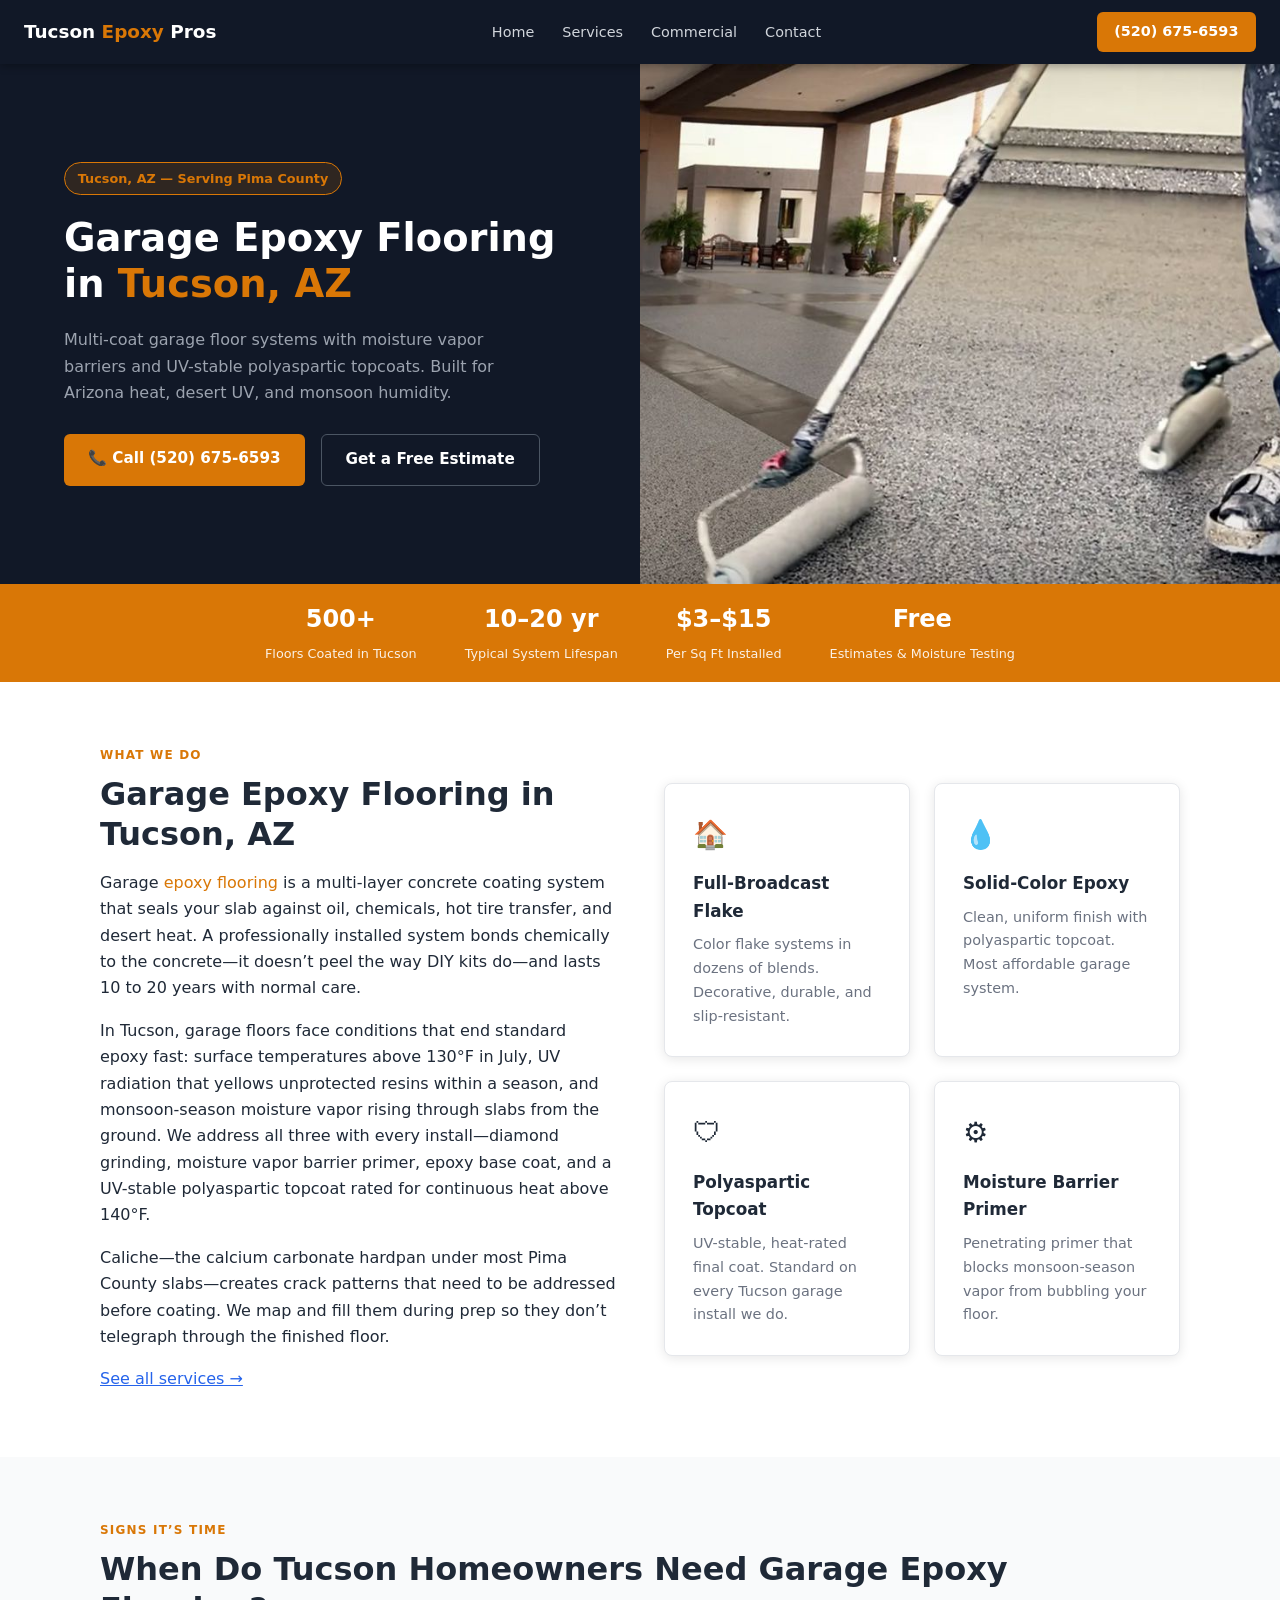
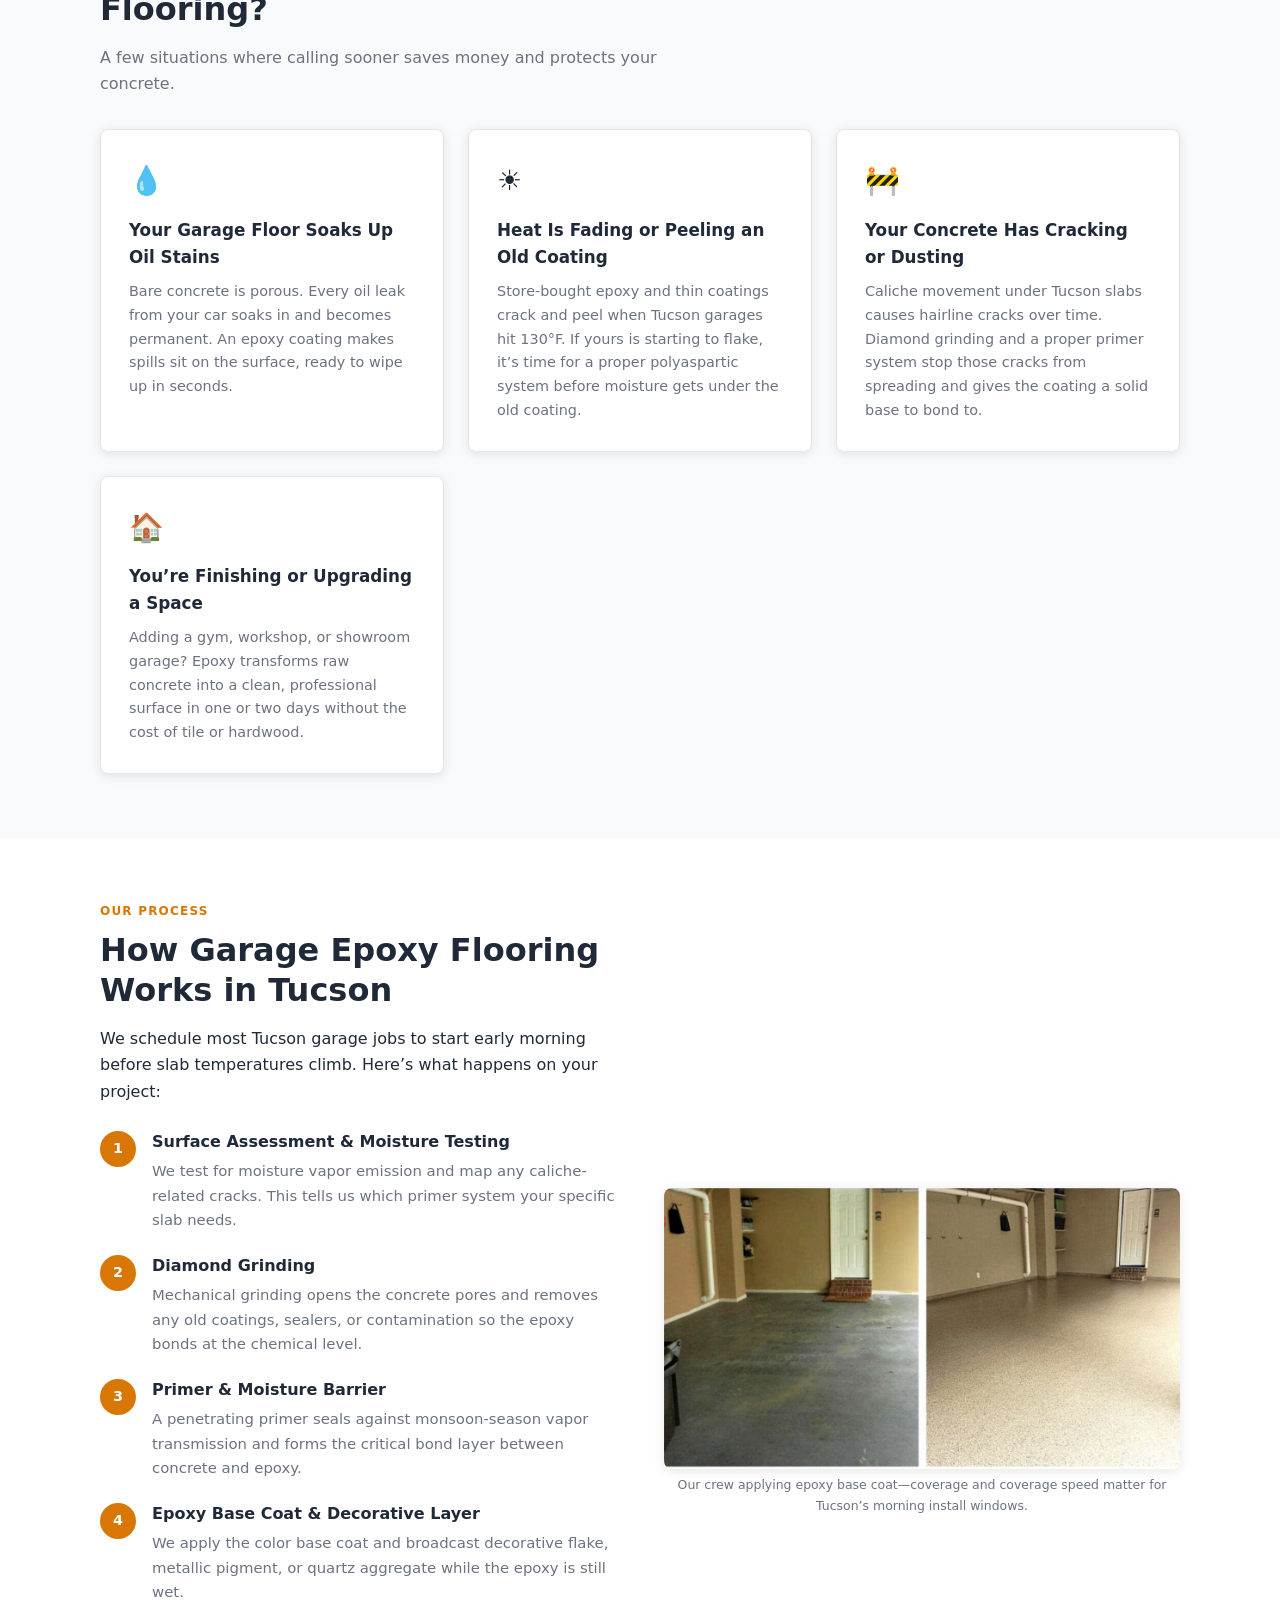
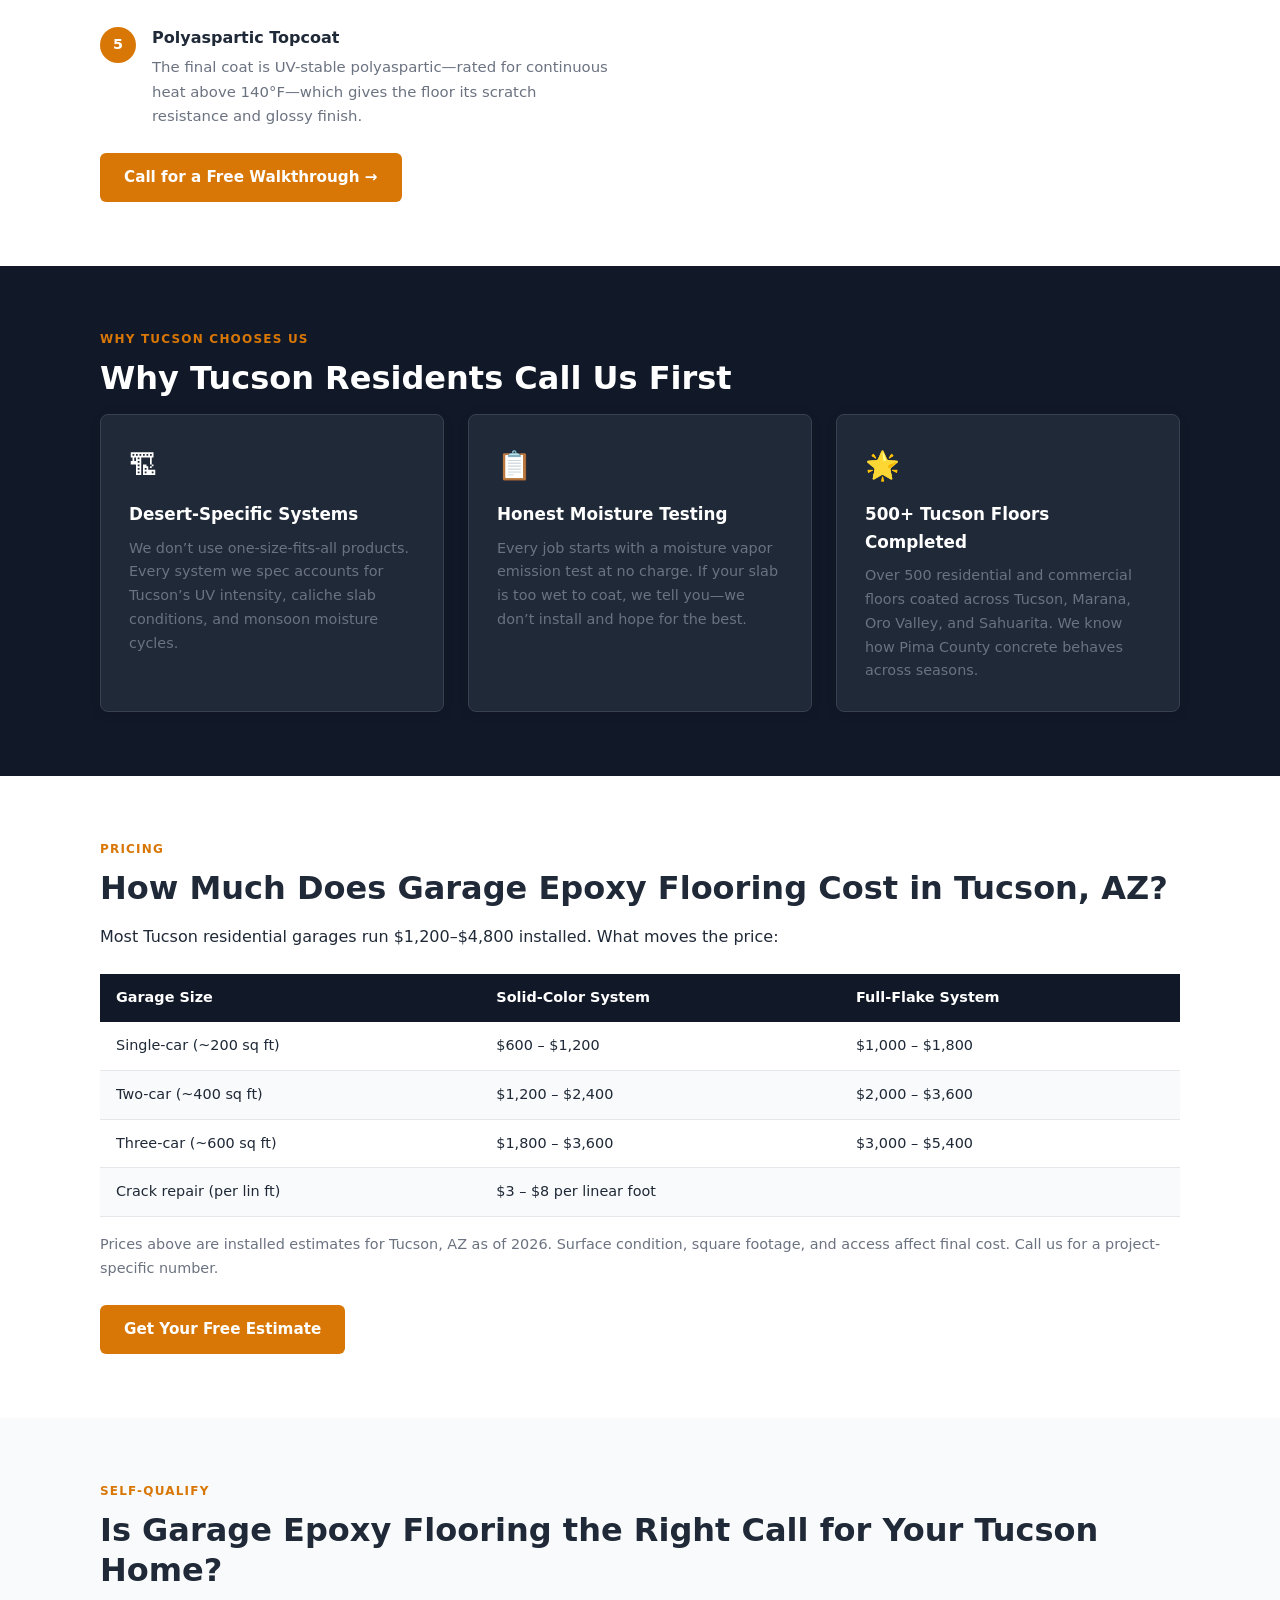
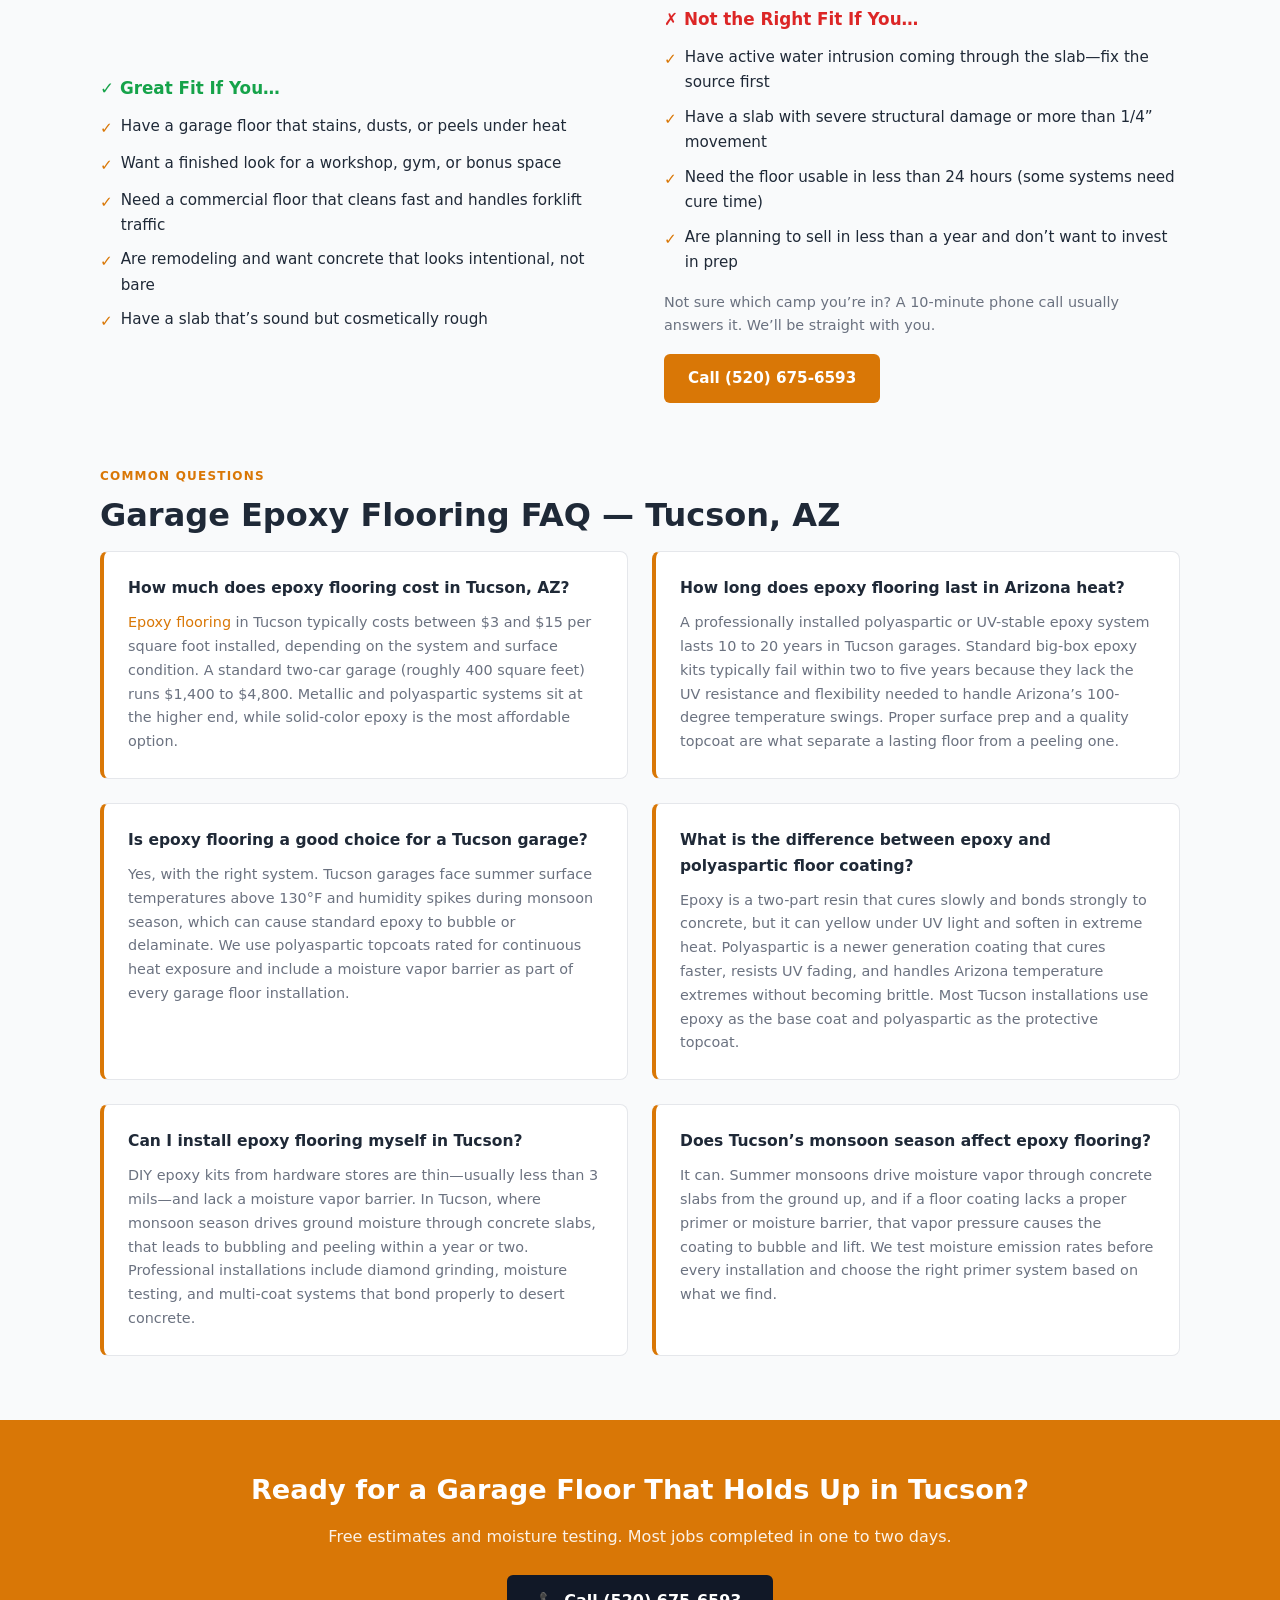
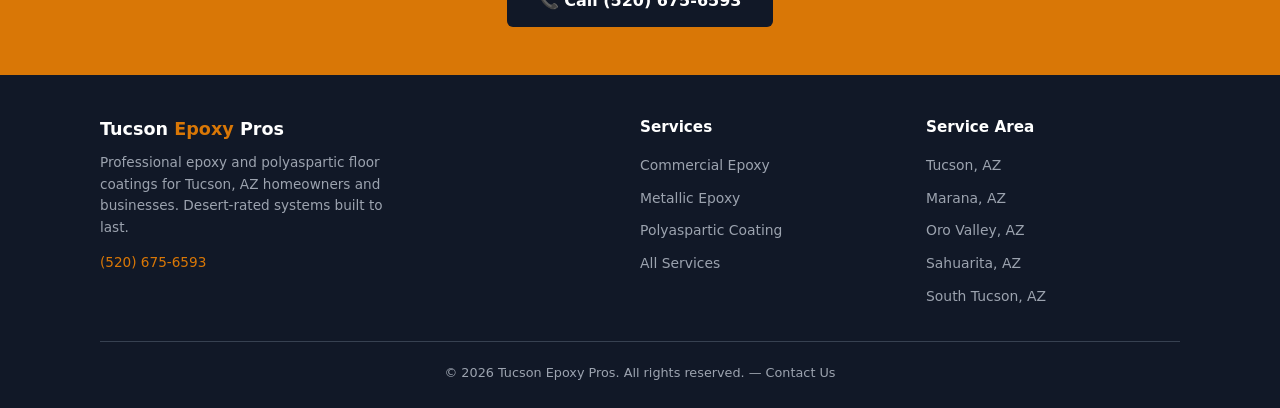
==== index.html @ 0441d9b9 "Link "epoxy flooring" in intro paragraph to madisonepoxyfloors.com" ====
<!DOCTYPE html>
<html lang="en">
<head>
  <meta charset="UTF-8">
  <meta name="viewport" content="width=device-width, initial-scale=1.0">
  <title>Garage Epoxy Flooring Tucson AZ | Tucson Epoxy Pros</title>
  <meta name="description" content="Garage epoxy flooring in Tucson, AZ. Multi-coat systems with polyaspartic topcoats built for Arizona heat &amp; monsoon humidity. Free estimates — (520) 675-6593.">
  <link rel="canonical" href="https://tucsonazepoxyflooring.com/">
  <link rel="stylesheet" href="styles.css">
  <script type="application/ld+json">
  {
    "@context": "https://schema.org",
    "@type": "LocalBusiness",
    "name": "Tucson Epoxy Pros",
    "telephone": "(520) 675-6593",
    "url": "https://tucsonazepoxyflooring.com",
    "address": {
      "@type": "PostalAddress",
      "addressLocality": "Tucson",
      "addressRegion": "AZ",
      "addressCountry": "US"
    },
    "areaServed": "Tucson, AZ",
    "description": "Professional epoxy flooring and concrete coating services in Tucson, AZ",
    "openingHours": "Mo-Fr 08:00-18:00"
  }
  </script>
  <script type="application/ld+json">
  {
    "@context": "https://schema.org",
    "@type": "FAQPage",
    "mainEntity": [
      {
        "@type": "Question",
        "name": "How much does epoxy flooring cost in Tucson, AZ?",
        "acceptedAnswer": {
          "@type": "Answer",
          "text": "Epoxy flooring in Tucson typically costs between $3 and $15 per square foot installed, depending on the system and surface condition. A standard two-car garage (roughly 400 square feet) runs $1,400 to $4,800. Metallic and polyaspartic systems sit at the higher end, while solid-color epoxy is the most affordable option."
        }
      },
      {
        "@type": "Question",
        "name": "How long does epoxy flooring last in Arizona heat?",
        "acceptedAnswer": {
          "@type": "Answer",
          "text": "A professionally installed polyaspartic or UV-stable epoxy system lasts 10 to 20 years in Tucson garages. Standard big-box epoxy kits typically fail within two to five years because they lack the UV resistance and flexibility needed to handle Arizona’s 100-degree temperature swings. Proper surface prep and a quality topcoat are what separate a lasting floor from a peeling one."
        }
      },
      {
        "@type": "Question",
        "name": "Is epoxy flooring a good choice for a Tucson garage?",
        "acceptedAnswer": {
          "@type": "Answer",
          "text": "Yes, with the right system. Tucson garages face summer surface temperatures above 130°F and humidity spikes during monsoon season, which can cause standard epoxy to bubble or delaminate. We use polyaspartic topcoats rated for continuous heat exposure and include a moisture vapor barrier as part of every garage floor installation."
        }
      },
      {
        "@type": "Question",
        "name": "What is the difference between epoxy and polyaspartic floor coating?",
        "acceptedAnswer": {
          "@type": "Answer",
          "text": "Epoxy is a two-part resin that cures slowly and bonds strongly to concrete, but it can yellow under UV light and soften in extreme heat. Polyaspartic is a newer generation coating that cures faster, resists UV fading, and handles Arizona temperature extremes without becoming brittle. Most Tucson installations use epoxy as the base coat and polyaspartic as the protective topcoat."
        }
      },
      {
        "@type": "Question",
        "name": "Can I install epoxy flooring myself in Tucson?",
        "acceptedAnswer": {
          "@type": "Answer",
          "text": "DIY epoxy kits from hardware stores are thin, usually less than 3 mils, and lack a moisture vapor barrier. In Tucson, where monsoon season drives ground moisture through concrete slabs, that leads to bubbling and peeling within a year or two. Professional installations include diamond grinding, moisture testing, and multi-coat systems that bond properly to desert concrete."
        }
      },
      {
        "@type": "Question",
        "name": "Does Tucson’s monsoon season affect epoxy flooring?",
        "acceptedAnswer": {
          "@type": "Answer",
          "text": "It can. Summer monsoons drive moisture vapor through concrete slabs from the ground up, and if a floor coating lacks a proper primer or moisture barrier, that vapor pressure causes the coating to bubble and lift. We test moisture emission rates before every installation and choose the right primer system based on what we find."
        }
      }
    ]
  }
  </script>
</head>
<body>

<!-- ── Navigation ── -->
<nav class="nav">
  <a href="/" class="nav-logo">Tucson <span>Epoxy</span> Pros</a>
  <ul class="nav-links">
    <li><a href="/">Home</a></li>
    <li><a href="/services">Services</a></li>
    <li><a href="/garage-epoxy-flooring-tucson">Commercial</a></li>
    <li><a href="/contact">Contact</a></li>
  </ul>
  <a href="tel:5206756593" class="nav-cta">(520) 675-6593</a>
</nav>

<!-- ── Hero ── -->
<section class="hero">
  <div class="hero-text">
    <span class="hero-badge">Tucson, AZ — Serving Pima County</span>
    <h1>Garage Epoxy Flooring in <span>Tucson, AZ</span></h1>
    <p class="hero-sub">Multi-coat garage floor systems with moisture vapor barriers and UV-stable polyaspartic topcoats. Built for Arizona heat, desert UV, and monsoon humidity.</p>
    <div class="hero-ctas">
      <a href="tel:5206756593" class="btn-primary">📞 Call (520) 675-6593</a>
      <a href="/contact" class="btn-secondary">Get a Free Estimate</a>
    </div>
  </div>
  <div class="hero-img">
    <img src="epoxyflooring10.jpg"
         alt="garage epoxy flooring Tucson AZ" loading="eager">
  </div>
</section>

<!-- ── Stat bar ── -->
<div class="stat-bar">
  <div class="stat-bar-item"><strong>500+</strong><span>Floors Coated in Tucson</span></div>
  <div class="stat-bar-item"><strong>10–20 yr</strong><span>Typical System Lifespan</span></div>
  <div class="stat-bar-item"><strong>$3–$15</strong><span>Per Sq Ft Installed</span></div>
  <div class="stat-bar-item"><strong>Free</strong><span>Estimates &amp; Moisture Testing</span></div>
</div>

<!-- ── What is Epoxy Flooring ── -->
<section class="section section-light">
  <div class="container">
    <div class="two-col">
      <div>
        <p class="section-label">What We Do</p>
        <h2 class="section-title">Garage Epoxy Flooring in Tucson, AZ</h2>
        <p>Garage <a href="http://madisonepoxyfloors.com">epoxy flooring</a> is a multi-layer concrete coating system that seals your slab against oil, chemicals, hot tire transfer, and desert heat. A professionally installed system bonds chemically to the concrete—it doesn’t peel the way DIY kits do—and lasts 10 to 20 years with normal care.</p>
        <p style="margin-top:1rem;">In Tucson, garage floors face conditions that end standard epoxy fast: surface temperatures above 130°F in July, UV radiation that yellows unprotected resins within a season, and monsoon-season moisture vapor rising through slabs from the ground. We address all three with every install—diamond grinding, moisture vapor barrier primer, epoxy base coat, and a UV-stable polyaspartic topcoat rated for continuous heat above 140°F.</p>
        <p style="margin-top:1rem;">Caliche—the calcium carbonate hardpan under most Pima County slabs—creates crack patterns that need to be addressed before coating. We map and fill them during prep so they don’t telegraph through the finished floor.</p>
        <a href="/services" style="color: #2563eb; text-decoration: underline; display:inline-block; margin-top:1rem;">See all services →</a>
      </div>
      <div>
        <div class="card-grid" style="grid-template-columns:1fr 1fr;">
          <div class="card">
            <div class="card-icon">🏠</div>
            <h3>Full-Broadcast Flake</h3>
            <p>Color flake systems in dozens of blends. Decorative, durable, and slip-resistant.</p>
          </div>
          <div class="card">
            <div class="card-icon">💧</div>
            <h3>Solid-Color Epoxy</h3>
            <p>Clean, uniform finish with polyaspartic topcoat. Most affordable garage system.</p>
          </div>
          <div class="card">
            <div class="card-icon">🛡</div>
            <h3>Polyaspartic Topcoat</h3>
            <p>UV-stable, heat-rated final coat. Standard on every Tucson garage install we do.</p>
          </div>
          <div class="card">
            <div class="card-icon">⚙</div>
            <h3>Moisture Barrier Primer</h3>
            <p>Penetrating primer that blocks monsoon-season vapor from bubbling your floor.</p>
          </div>
        </div>
      </div>
    </div>
  </div>
</section>

<!-- ── When Do You Need It ── -->
<section class="section section-gray">
  <div class="container">
    <p class="section-label">Signs It’s Time</p>
    <h2 class="section-title">When Do Tucson Homeowners Need Garage Epoxy Flooring?</h2>
    <p class="section-subtitle">A few situations where calling sooner saves money and protects your concrete.</p>
    <div class="card-grid">
      <div class="card">
        <div class="card-icon">💧</div>
        <h3>Your Garage Floor Soaks Up Oil Stains</h3>
        <p>Bare concrete is porous. Every oil leak from your car soaks in and becomes permanent. An epoxy coating makes spills sit on the surface, ready to wipe up in seconds.</p>
      </div>
      <div class="card">
        <div class="card-icon">☀</div>
        <h3>Heat Is Fading or Peeling an Old Coating</h3>
        <p>Store-bought epoxy and thin coatings crack and peel when Tucson garages hit 130°F. If yours is starting to flake, it’s time for a proper polyaspartic system before moisture gets under the old coating.</p>
      </div>
      <div class="card">
        <div class="card-icon">🚧</div>
        <h3>Your Concrete Has Cracking or Dusting</h3>
        <p>Caliche movement under Tucson slabs causes hairline cracks over time. Diamond grinding and a proper primer system stop those cracks from spreading and gives the coating a solid base to bond to.</p>
      </div>
      <div class="card">
        <div class="card-icon">🏠</div>
        <h3>You’re Finishing or Upgrading a Space</h3>
        <p>Adding a gym, workshop, or showroom garage? Epoxy transforms raw concrete into a clean, professional surface in one or two days without the cost of tile or hardwood.</p>
      </div>
    </div>
  </div>
</section>

<!-- ── How It Works ── -->
<section class="section section-light">
  <div class="container">
    <div class="two-col reverse">
      <div>
        <div class="img-wrap">
          <img src="epoxyflooring1.jpg"
               alt="garage epoxy floor coating process Tucson AZ" loading="lazy">
        </div>
        <p class="img-caption">Our crew applying epoxy base coat—coverage and coverage speed matter for Tucson’s morning install windows.</p>
      </div>
      <div>
        <p class="section-label">Our Process</p>
        <h2 class="section-title">How Garage Epoxy Flooring Works in Tucson</h2>
        <p style="margin-bottom:1.5rem;">We schedule most Tucson garage jobs to start early morning before slab temperatures climb. Here’s what happens on your project:</p>
        <div class="steps">
          <div class="step">
            <div class="step-num">1</div>
            <div class="step-content">
              <h4>Surface Assessment &amp; Moisture Testing</h4>
              <p>We test for moisture vapor emission and map any caliche-related cracks. This tells us which primer system your specific slab needs.</p>
            </div>
          </div>
          <div class="step">
            <div class="step-num">2</div>
            <div class="step-content">
              <h4>Diamond Grinding</h4>
              <p>Mechanical grinding opens the concrete pores and removes any old coatings, sealers, or contamination so the epoxy bonds at the chemical level.</p>
            </div>
          </div>
          <div class="step">
            <div class="step-num">3</div>
            <div class="step-content">
              <h4>Primer &amp; Moisture Barrier</h4>
              <p>A penetrating primer seals against monsoon-season vapor transmission and forms the critical bond layer between concrete and epoxy.</p>
            </div>
          </div>
          <div class="step">
            <div class="step-num">4</div>
            <div class="step-content">
              <h4>Epoxy Base Coat &amp; Decorative Layer</h4>
              <p>We apply the color base coat and broadcast decorative flake, metallic pigment, or quartz aggregate while the epoxy is still wet.</p>
            </div>
          </div>
          <div class="step">
            <div class="step-num">5</div>
            <div class="step-content">
              <h4>Polyaspartic Topcoat</h4>
              <p>The final coat is UV-stable polyaspartic—rated for continuous heat above 140°F—which gives the floor its scratch resistance and glossy finish.</p>
            </div>
          </div>
        </div>
        <a href="tel:5206756593" class="btn-primary" style="margin-top:1.5rem; display:inline-block;">Call for a Free Walkthrough →</a>
      </div>
    </div>
  </div>
</section>

<!-- ── Why Choose Us ── -->
<section class="section section-dark">
  <div class="container">
    <p class="section-label" style="color:#d97706;">Why Tucson Chooses Us</p>
    <h2 class="section-title" style="color:#fff;">Why Tucson Residents Call Us First</h2>
    <div class="card-grid">
      <div class="card">
        <div class="card-icon">🏗</div>
        <h3>Desert-Specific Systems</h3>
        <p>We don’t use one-size-fits-all products. Every system we spec accounts for Tucson’s UV intensity, caliche slab conditions, and monsoon moisture cycles.</p>
      </div>
      <div class="card">
        <div class="card-icon">📋</div>
        <h3>Honest Moisture Testing</h3>
        <p>Every job starts with a moisture vapor emission test at no charge. If your slab is too wet to coat, we tell you—we don’t install and hope for the best.</p>
      </div>
      <div class="card">
        <div class="card-icon">🌟</div>
        <h3>500+ Tucson Floors Completed</h3>
        <p>Over 500 residential and commercial floors coated across Tucson, Marana, Oro Valley, and Sahuarita. We know how Pima County concrete behaves across seasons.</p>
      </div>
    </div>
  </div>
</section>

<!-- ── Cost Section ── -->
<section class="section section-light">
  <div class="container">
    <p class="section-label">Pricing</p>
    <h2 class="section-title">How Much Does Garage Epoxy Flooring Cost in Tucson, AZ?</h2>
    <p style="margin-bottom:1.5rem;">Most Tucson residential garages run $1,200–$4,800 installed. What moves the price:</p>
    <table class="cost-table">
      <thead>
        <tr><th>Garage Size</th><th>Solid-Color System</th><th>Full-Flake System</th></tr>
      </thead>
      <tbody>
        <tr><td>Single-car (~200 sq ft)</td><td>$600 – $1,200</td><td>$1,000 – $1,800</td></tr>
        <tr><td>Two-car (~400 sq ft)</td><td>$1,200 – $2,400</td><td>$2,000 – $3,600</td></tr>
        <tr><td>Three-car (~600 sq ft)</td><td>$1,800 – $3,600</td><td>$3,000 – $5,400</td></tr>
        <tr><td>Crack repair (per lin ft)</td><td colspan="2">$3 – $8 per linear foot</td></tr>
      </tbody>
    </table>
    <p style="margin-top:1rem; color:#6b7280; font-size:0.9rem;">Prices above are installed estimates for Tucson, AZ as of 2026. Surface condition, square footage, and access affect final cost. Call us for a project-specific number.</p>
    <a href="tel:5206756593" class="btn-primary" style="display:inline-block; margin-top:1.5rem;">Get Your Free Estimate</a>
  </div>
</section>

<!-- ── Is It Right For You ── -->
<section class="section section-gray">
  <div class="container">
    <p class="section-label">Self-Qualify</p>
    <h2 class="section-title">Is Garage Epoxy Flooring the Right Call for Your Tucson Home?</h2>
    <div class="two-col">
      <div>
        <h3 style="font-size:1.05rem; margin-bottom:0.75rem; color:#16a34a;">✓ Great Fit If You…</h3>
        <ul class="services-list">
          <li>Have a garage floor that stains, dusts, or peels under heat</li>
          <li>Want a finished look for a workshop, gym, or bonus space</li>
          <li>Need a commercial floor that cleans fast and handles forklift traffic</li>
          <li>Are remodeling and want concrete that looks intentional, not bare</li>
          <li>Have a slab that’s sound but cosmetically rough</li>
        </ul>
      </div>
      <div>
        <h3 style="font-size:1.05rem; margin-bottom:0.75rem; color:#dc2626;">✗ Not the Right Fit If You…</h3>
        <ul class="services-list">
          <li>Have active water intrusion coming through the slab—fix the source first</li>
          <li>Have a slab with severe structural damage or more than 1/4” movement</li>
          <li>Need the floor usable in less than 24 hours (some systems need cure time)</li>
          <li>Are planning to sell in less than a year and don’t want to invest in prep</li>
        </ul>
        <p style="margin-top:1rem; font-size:0.9rem; color:#6b7280;">Not sure which camp you’re in? A 10-minute phone call usually answers it. We’ll be straight with you.</p>
        <a href="tel:5206756593" class="btn-primary" style="display:inline-block; margin-top:1rem;">Call (520) 675-6593</a>
      </div>
    </div>
  </div>
</section>

<!-- ── FAQ ── -->
<section class="section section-gray" style="padding-top:0;">
  <div class="container">
    <p class="section-label">Common Questions</p>
    <h2 class="section-title">Garage Epoxy Flooring FAQ — Tucson, AZ</h2>
    <div class="faq-grid">
      <div class="faq-item">
        <h3>How much does epoxy flooring cost in Tucson, AZ?</h3>
        <p><a href="https://www.carmelepoxyflooring.com/">Epoxy flooring</a> in Tucson typically costs between $3 and $15 per square foot installed, depending on the system and surface condition. A standard two-car garage (roughly 400 square feet) runs $1,400 to $4,800. Metallic and polyaspartic systems sit at the higher end, while solid-color epoxy is the most affordable option.</p>
      </div>
      <div class="faq-item">
        <h3>How long does epoxy flooring last in Arizona heat?</h3>
        <p>A professionally installed polyaspartic or UV-stable epoxy system lasts 10 to 20 years in Tucson garages. Standard big-box epoxy kits typically fail within two to five years because they lack the UV resistance and flexibility needed to handle Arizona’s 100-degree temperature swings. Proper surface prep and a quality topcoat are what separate a lasting floor from a peeling one.</p>
      </div>
      <div class="faq-item">
        <h3>Is epoxy flooring a good choice for a Tucson garage?</h3>
        <p>Yes, with the right system. Tucson garages face summer surface temperatures above 130°F and humidity spikes during monsoon season, which can cause standard epoxy to bubble or delaminate. We use polyaspartic topcoats rated for continuous heat exposure and include a moisture vapor barrier as part of every garage floor installation.</p>
      </div>
      <div class="faq-item">
        <h3>What is the difference between epoxy and polyaspartic floor coating?</h3>
        <p>Epoxy is a two-part resin that cures slowly and bonds strongly to concrete, but it can yellow under UV light and soften in extreme heat. Polyaspartic is a newer generation coating that cures faster, resists UV fading, and handles Arizona temperature extremes without becoming brittle. Most Tucson installations use epoxy as the base coat and polyaspartic as the protective topcoat.</p>
      </div>
      <div class="faq-item">
        <h3>Can I install epoxy flooring myself in Tucson?</h3>
        <p>DIY epoxy kits from hardware stores are thin—usually less than 3 mils—and lack a moisture vapor barrier. In Tucson, where monsoon season drives ground moisture through concrete slabs, that leads to bubbling and peeling within a year or two. Professional installations include diamond grinding, moisture testing, and multi-coat systems that bond properly to desert concrete.</p>
      </div>
      <div class="faq-item">
        <h3>Does Tucson’s monsoon season affect epoxy flooring?</h3>
        <p>It can. Summer monsoons drive moisture vapor through concrete slabs from the ground up, and if a floor coating lacks a proper primer or moisture barrier, that vapor pressure causes the coating to bubble and lift. We test moisture emission rates before every installation and choose the right primer system based on what we find.</p>
      </div>
    </div>
  </div>
</section>

<!-- ── CTA Banner ── -->
<div class="cta-banner">
  <h2>Ready for a Garage Floor That Holds Up in Tucson?</h2>
  <p>Free estimates and moisture testing. Most jobs completed in one to two days.</p>
  <a href="tel:5206756593" class="btn-dark">📞 Call (520) 675-6593</a>
</div>

<!-- ── Footer ── -->
<footer class="footer">
  <div class="footer-inner">
    <div>
      <div class="footer-logo">Tucson <span>Epoxy</span> Pros</div>
      <p class="footer-desc">Professional epoxy and polyaspartic floor coatings for Tucson, AZ homeowners and businesses. Desert-rated systems built to last.</p>
      <p style="margin-top:0.75rem; font-size:0.85rem;"><a href="tel:5206756593" style="color:#d97706;">(520) 675-6593</a></p>
    </div>
    <div>
      <h4>Services</h4>
      <ul>
        <li><a href="/garage-epoxy-flooring-tucson">Commercial Epoxy</a></li>
        <li><a href="/metallic-epoxy-flooring-tucson">Metallic Epoxy</a></li>
        <li><a href="/polyaspartic-concrete-coating-tucson">Polyaspartic Coating</a></li>
        <li><a href="/services">All Services</a></li>
      </ul>
    </div>
    <div>
      <h4>Service Area</h4>
      <ul>
        <li><a href="/">Tucson, AZ</a></li>
        <li><a href="/">Marana, AZ</a></li>
        <li><a href="/">Oro Valley, AZ</a></li>
        <li><a href="/">Sahuarita, AZ</a></li>
        <li><a href="/">South Tucson, AZ</a></li>
      </ul>
    </div>
  </div>
  <div class="footer-bottom">
    <p>© 2026 Tucson Epoxy Pros. All rights reserved. — <a href="/contact" style="color:#9ca3af;">Contact Us</a></p>
  </div>
</footer>

</body>
</html>
---- styles.css ----
/* =============================================
   Tucson Epoxy Pros — styles.css
   ============================================= */

*, *::before, *::after { box-sizing: border-box; margin: 0; padding: 0; }

:root {
  --dark:    #111827;
  --amber:   #d97706;
  --amber-h: #b45309;
  --text:    #1f2937;
  --muted:   #6b7280;
  --light:   #f9fafb;
  --border:  #e5e7eb;
  --white:   #ffffff;
  --radius:  6px;
  --shadow:  0 2px 12px rgba(0,0,0,0.10);
}

html { scroll-behavior: smooth; }
body { font-family: 'Segoe UI', system-ui, -apple-system, sans-serif; color: var(--text); line-height: 1.65; font-size: 16px; }
img  { max-width: 100%; height: auto; display: block; }
a    { color: var(--amber); text-decoration: none; }
a:hover { text-decoration: underline; }

/* ── Nav ── */
.nav {
  position: sticky; top: 0; z-index: 100;
  background: var(--dark); padding: 0 1.5rem;
  display: flex; align-items: center; justify-content: space-between;
  height: 64px; box-shadow: 0 2px 8px rgba(0,0,0,0.3);
}
.nav-logo { color: var(--white); font-size: 1.15rem; font-weight: 700; white-space: nowrap; }
.nav-logo span { color: var(--amber); }
.nav-links { display: flex; gap: 1.75rem; list-style: none; }
.nav-links a { color: #d1d5db; font-size: 0.9rem; font-weight: 500; transition: color 0.2s; }
.nav-links a:hover { color: var(--white); text-decoration: none; }
.nav-cta {
  background: var(--amber); color: var(--white) !important;
  padding: 0.5rem 1.1rem; border-radius: var(--radius);
  font-weight: 600; font-size: 0.9rem; white-space: nowrap;
  transition: background 0.2s;
}
.nav-cta:hover { background: var(--amber-h) !important; text-decoration: none !important; }

/* ── Hero ── */
.hero {
  background: var(--dark);
  display: grid; grid-template-columns: 1fr 1fr;
  min-height: 520px;
}
.hero-text {
  padding: 4rem 3rem 4rem 4rem;
  display: flex; flex-direction: column; justify-content: center; gap: 1.25rem;
}
.hero-badge {
  display: inline-block; background: rgba(217,119,6,0.15);
  color: var(--amber); border: 1px solid var(--amber);
  padding: 0.3rem 0.8rem; border-radius: 50px; font-size: 0.8rem; font-weight: 600;
  width: fit-content;
}
.hero h1 { color: var(--white); font-size: clamp(1.7rem, 3vw, 2.4rem); line-height: 1.2; font-weight: 800; }
.hero h1 span { color: var(--amber); }
.hero-sub { color: #9ca3af; font-size: 1rem; max-width: 460px; }
.hero-ctas { display: flex; gap: 1rem; flex-wrap: wrap; margin-top: 0.5rem; }
.btn-primary {
  background: var(--amber); color: var(--white);
  padding: 0.75rem 1.5rem; border-radius: var(--radius);
  font-weight: 700; font-size: 0.95rem; display: inline-block;
  transition: background 0.2s;
}
.btn-primary:hover { background: var(--amber-h); text-decoration: none; }
.btn-secondary {
  background: transparent; color: var(--white);
  padding: 0.75rem 1.5rem; border-radius: var(--radius);
  font-weight: 600; font-size: 0.95rem; display: inline-block;
  border: 1.5px solid #4b5563; transition: border-color 0.2s;
}
.btn-secondary:hover { border-color: var(--white); text-decoration: none; }
.hero-img { overflow: hidden; }
.hero-img img { width: 100%; height: 100%; object-fit: cover; }

/* ── Stat bar ── */
.stat-bar {
  background: var(--amber); padding: 1rem 2rem;
  display: flex; justify-content: center; gap: 3rem; flex-wrap: wrap;
}
.stat-bar-item { text-align: center; color: var(--white); }
.stat-bar-item strong { display: block; font-size: 1.5rem; font-weight: 800; }
.stat-bar-item span { font-size: 0.8rem; opacity: 0.9; }

/* ── Section shells ── */
.section { padding: 4rem 2rem; }
.section-light { background: var(--white); }
.section-gray  { background: var(--light); }
.section-dark  { background: var(--dark); color: var(--white); }
.container { max-width: 1080px; margin: 0 auto; }
.section-label { font-size: 0.75rem; font-weight: 700; letter-spacing: 0.1em; color: var(--amber); text-transform: uppercase; margin-bottom: 0.5rem; }
.section-title { font-size: clamp(1.4rem, 2.5vw, 2rem); font-weight: 800; line-height: 1.25; margin-bottom: 1rem; }
.section-subtitle { color: var(--muted); max-width: 600px; margin-bottom: 2rem; }
.section-dark .section-subtitle { color: #9ca3af; }

/* ── Two-col ── */
.two-col { display: grid; grid-template-columns: 1fr 1fr; gap: 3rem; align-items: center; }
.two-col.reverse { direction: rtl; }
.two-col.reverse > * { direction: ltr; }

/* ── Cards ── */
.card-grid { display: grid; grid-template-columns: repeat(auto-fit, minmax(280px, 1fr)); gap: 1.5rem; }
.card {
  background: var(--white); border: 1px solid var(--border);
  border-radius: 8px; padding: 1.75rem; box-shadow: var(--shadow);
}
.card-icon { font-size: 1.75rem; margin-bottom: 0.75rem; }
.card h3 { font-size: 1.05rem; font-weight: 700; margin-bottom: 0.5rem; }
.card p  { color: var(--muted); font-size: 0.9rem; }
.section-dark .card { background: #1f2937; border-color: #374151; }
.section-dark .card h3 { color: var(--white); }

/* ── Process steps ── */
.steps { display: flex; flex-direction: column; gap: 1.25rem; }
.step { display: flex; gap: 1rem; align-items: flex-start; }
.step-num {
  background: var(--amber); color: var(--white);
  width: 36px; height: 36px; border-radius: 50%;
  display: flex; align-items: center; justify-content: center;
  font-weight: 800; font-size: 0.9rem; flex-shrink: 0; margin-top: 2px;
}
.step-content h4 { font-weight: 700; margin-bottom: 0.25rem; }
.step-content p  { color: var(--muted); font-size: 0.93rem; }

/* ── FAQ ── */
.faq-grid { display: grid; grid-template-columns: repeat(auto-fit, minmax(440px, 1fr)); gap: 1.5rem; }
.faq-item {
  background: var(--white); border: 1px solid var(--border);
  border-radius: 8px; padding: 1.5rem; border-left: 4px solid var(--amber);
}
.faq-item h3 { font-size: 0.97rem; font-weight: 700; margin-bottom: 0.6rem; color: var(--text); }
.faq-item p  { font-size: 0.9rem; color: var(--muted); }
.section-gray .faq-item { background: var(--white); }

/* ── Cost table ── */
.cost-table { width: 100%; border-collapse: collapse; margin-top: 1rem; }
.cost-table th { background: var(--dark); color: var(--white); padding: 0.75rem 1rem; text-align: left; font-size: 0.9rem; }
.cost-table td { padding: 0.75rem 1rem; border-bottom: 1px solid var(--border); font-size: 0.9rem; }
.cost-table tr:nth-child(even) td { background: var(--light); }

/* ── Contact form ── */
.form-grid { display: grid; grid-template-columns: 1fr 1fr; gap: 1rem; }
.form-group { display: flex; flex-direction: column; gap: 0.35rem; }
.form-group.full { grid-column: 1 / -1; }
.form-group label { font-size: 0.85rem; font-weight: 600; color: var(--text); }
.form-group input,
.form-group select,
.form-group textarea {
  padding: 0.65rem 0.9rem; border: 1.5px solid var(--border);
  border-radius: var(--radius); font-size: 0.95rem; color: var(--text);
  transition: border-color 0.2s; background: var(--white); width: 100%;
}
.form-group input:focus,
.form-group textarea:focus,
.form-group select:focus { border-color: var(--amber); outline: none; }
.form-group textarea { resize: vertical; min-height: 110px; }
.btn-submit {
  background: var(--amber); color: var(--white);
  padding: 0.85rem 2rem; border: none; border-radius: var(--radius);
  font-size: 1rem; font-weight: 700; cursor: pointer; transition: background 0.2s;
}
.btn-submit:hover { background: var(--amber-h); }

/* ── Services list ── */
.services-list { list-style: none; display: flex; flex-direction: column; gap: 0.6rem; }
.services-list li { display: flex; gap: 0.5rem; align-items: flex-start; font-size: 0.95rem; }
.services-list li::before { content: "✓"; color: var(--amber); font-weight: 700; flex-shrink: 0; margin-top: 2px; }

/* ── CTA banner ── */
.cta-banner {
  background: var(--amber); padding: 3rem 2rem;
  text-align: center;
}
.cta-banner h2 { color: var(--white); font-size: 1.7rem; margin-bottom: 0.75rem; }
.cta-banner p  { color: rgba(255,255,255,0.9); margin-bottom: 1.5rem; }
.btn-dark { background: var(--dark); color: var(--white); padding: 0.8rem 2rem; border-radius: var(--radius); font-weight: 700; display: inline-block; }
.btn-dark:hover { background: #1f2937; text-decoration: none; }

/* ── Image with caption ── */
.img-wrap { border-radius: 8px; overflow: hidden; box-shadow: var(--shadow); }
.img-caption { font-size: 0.78rem; color: var(--muted); margin-top: 0.4rem; text-align: center; }

/* ── Footer ── */
.footer {
  background: var(--dark); color: #9ca3af;
  padding: 2.5rem 2rem 1.5rem;
}
.footer-inner { max-width: 1080px; margin: 0 auto; display: grid; grid-template-columns: 2fr 1fr 1fr; gap: 2rem; }
.footer h4 { color: var(--white); font-size: 0.95rem; font-weight: 700; margin-bottom: 0.75rem; }
.footer ul { list-style: none; display: flex; flex-direction: column; gap: 0.4rem; }
.footer ul li a { color: #9ca3af; font-size: 0.87rem; }
.footer ul li a:hover { color: var(--white); }
.footer-bottom { border-top: 1px solid #374151; margin-top: 2rem; padding-top: 1.25rem; text-align: center; font-size: 0.8rem; max-width: 1080px; margin-left: auto; margin-right: auto; }
.footer-logo { color: var(--white); font-size: 1.1rem; font-weight: 700; margin-bottom: 0.5rem; }
.footer-logo span { color: var(--amber); }
.footer-desc { font-size: 0.85rem; line-height: 1.6; max-width: 300px; }

/* ── Responsive ── */
@media (max-width: 768px) {
  .hero { grid-template-columns: 1fr; }
  .hero-img { height: 260px; }
  .hero-text { padding: 2.5rem 1.5rem; }
  .hero-text h1 { font-size: 1.6rem; }
  .two-col { grid-template-columns: 1fr; }
  .two-col.reverse { direction: ltr; }
  .faq-grid { grid-template-columns: 1fr; }
  .form-grid { grid-template-columns: 1fr; }
  .form-group.full { grid-column: auto; }
  .footer-inner { grid-template-columns: 1fr; gap: 1.5rem; }
  .stat-bar { gap: 1.5rem; }
  .nav-links { display: none; }
  .nav { padding: 0 1rem; }
}
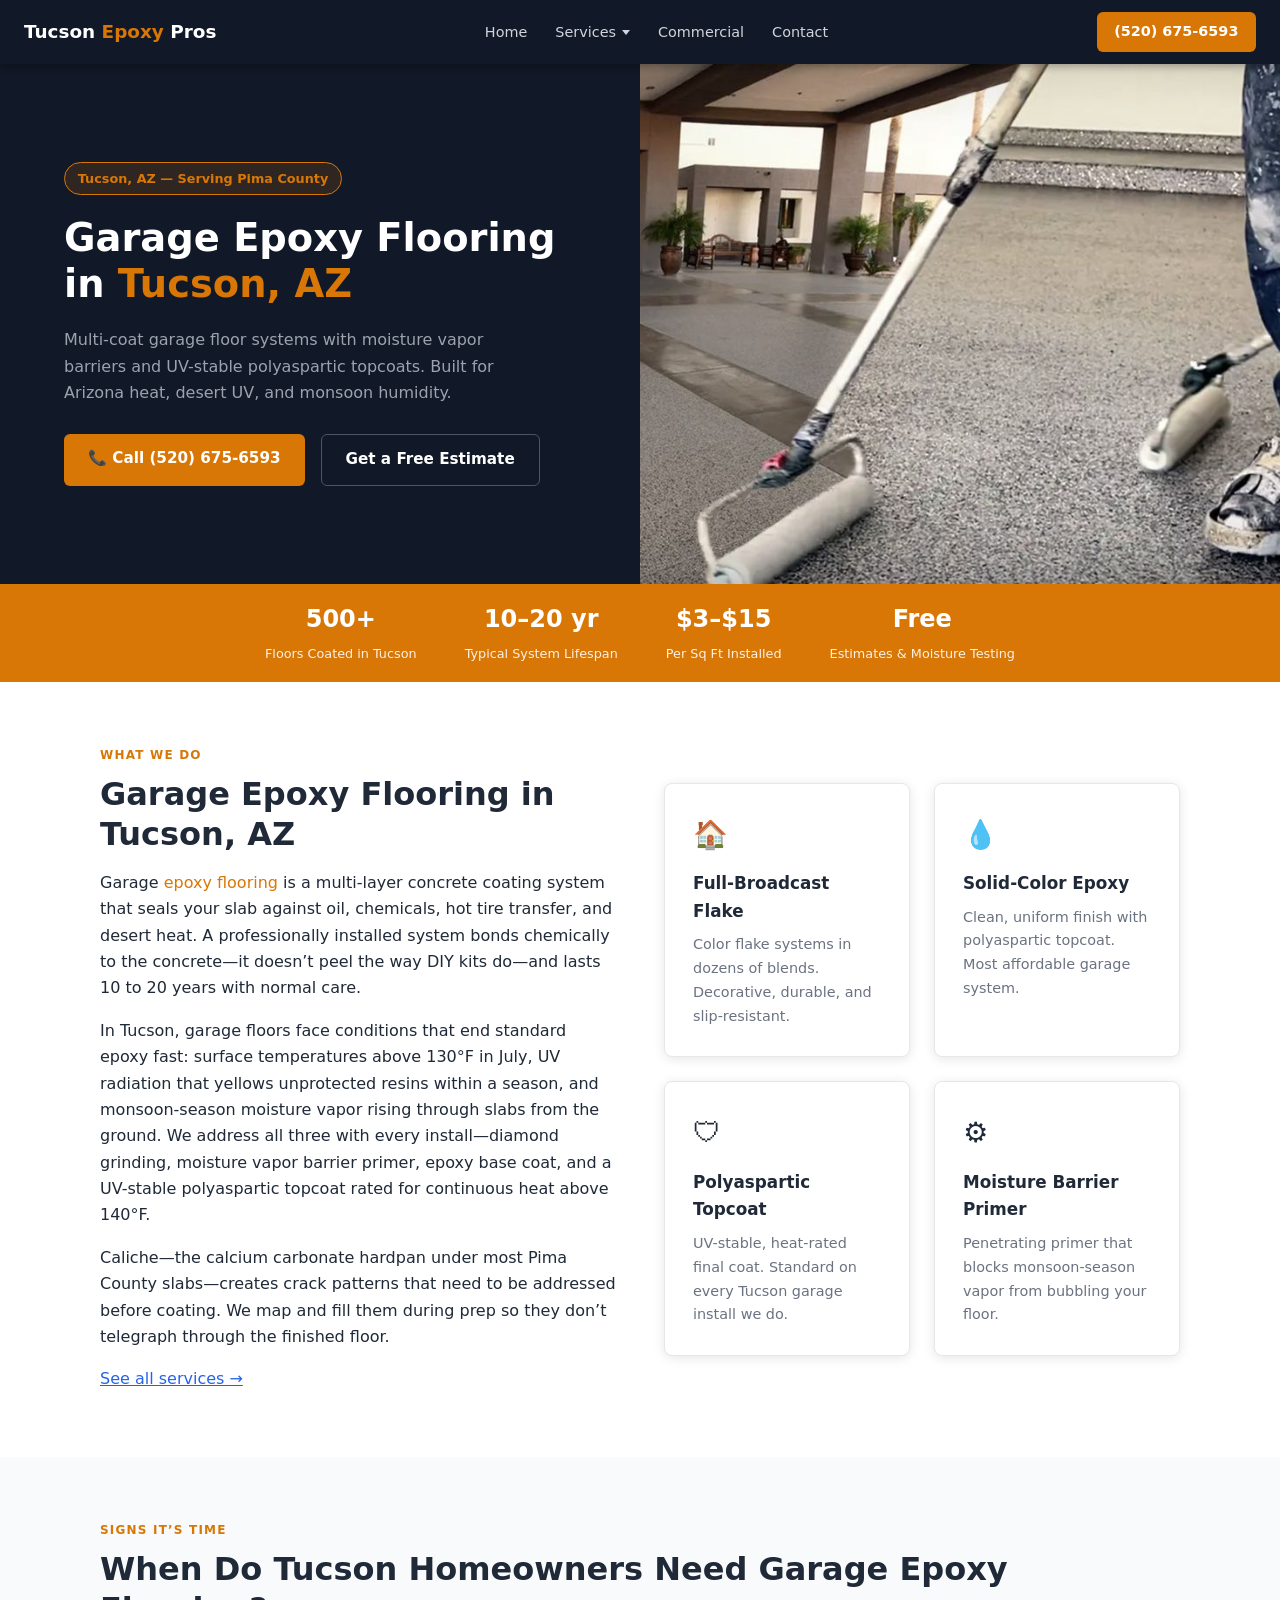
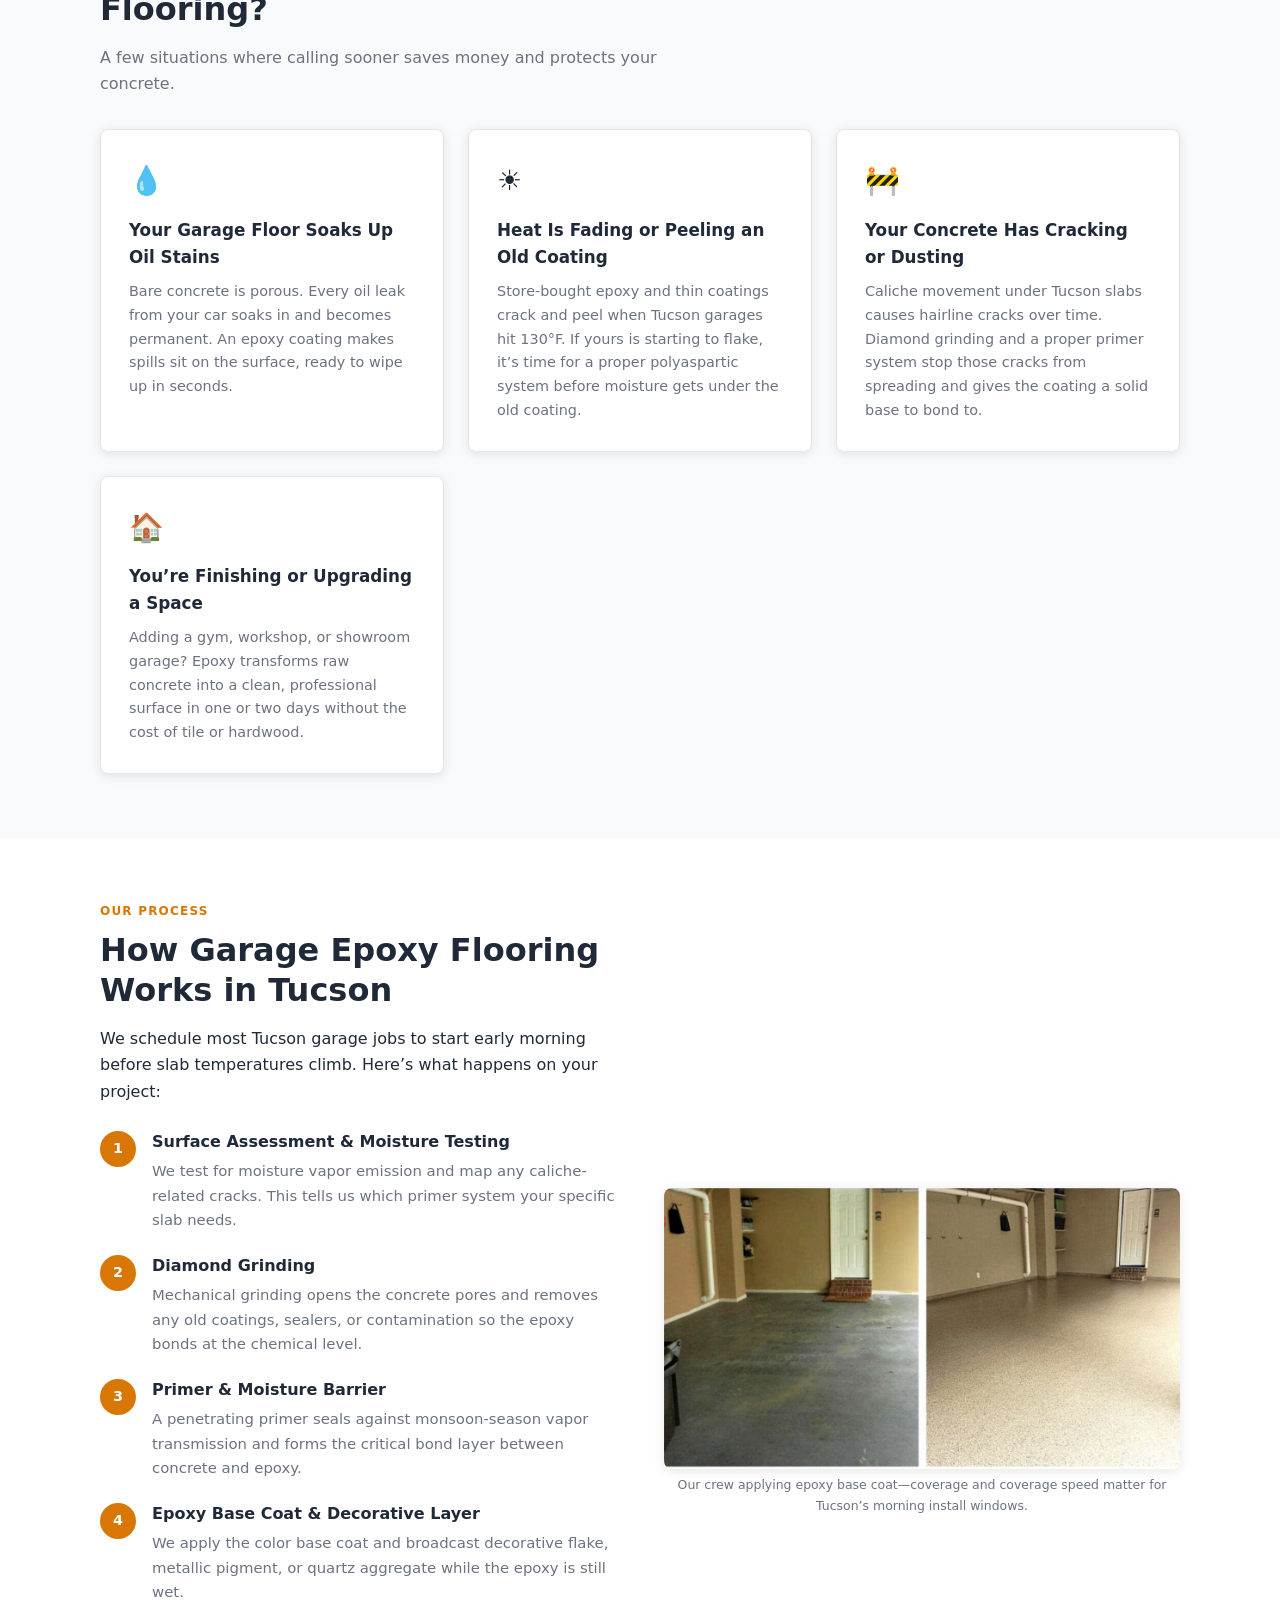
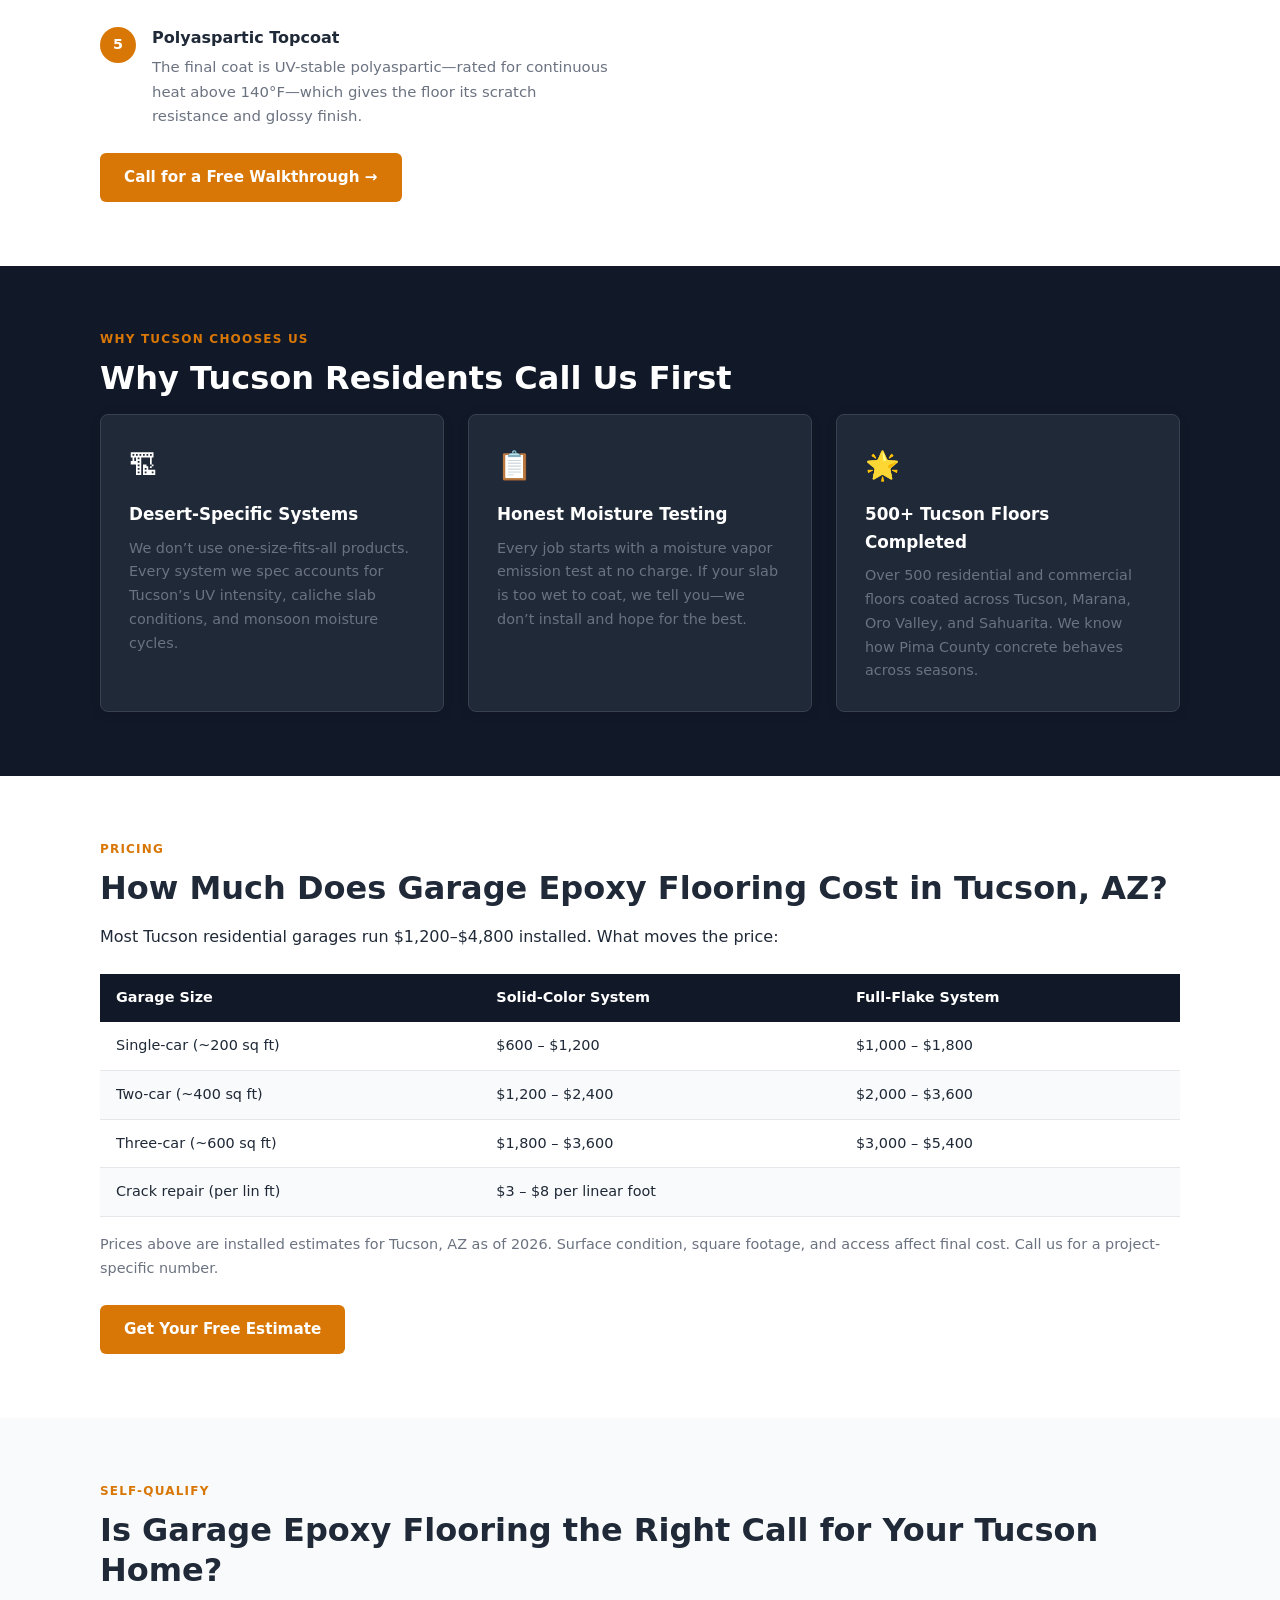
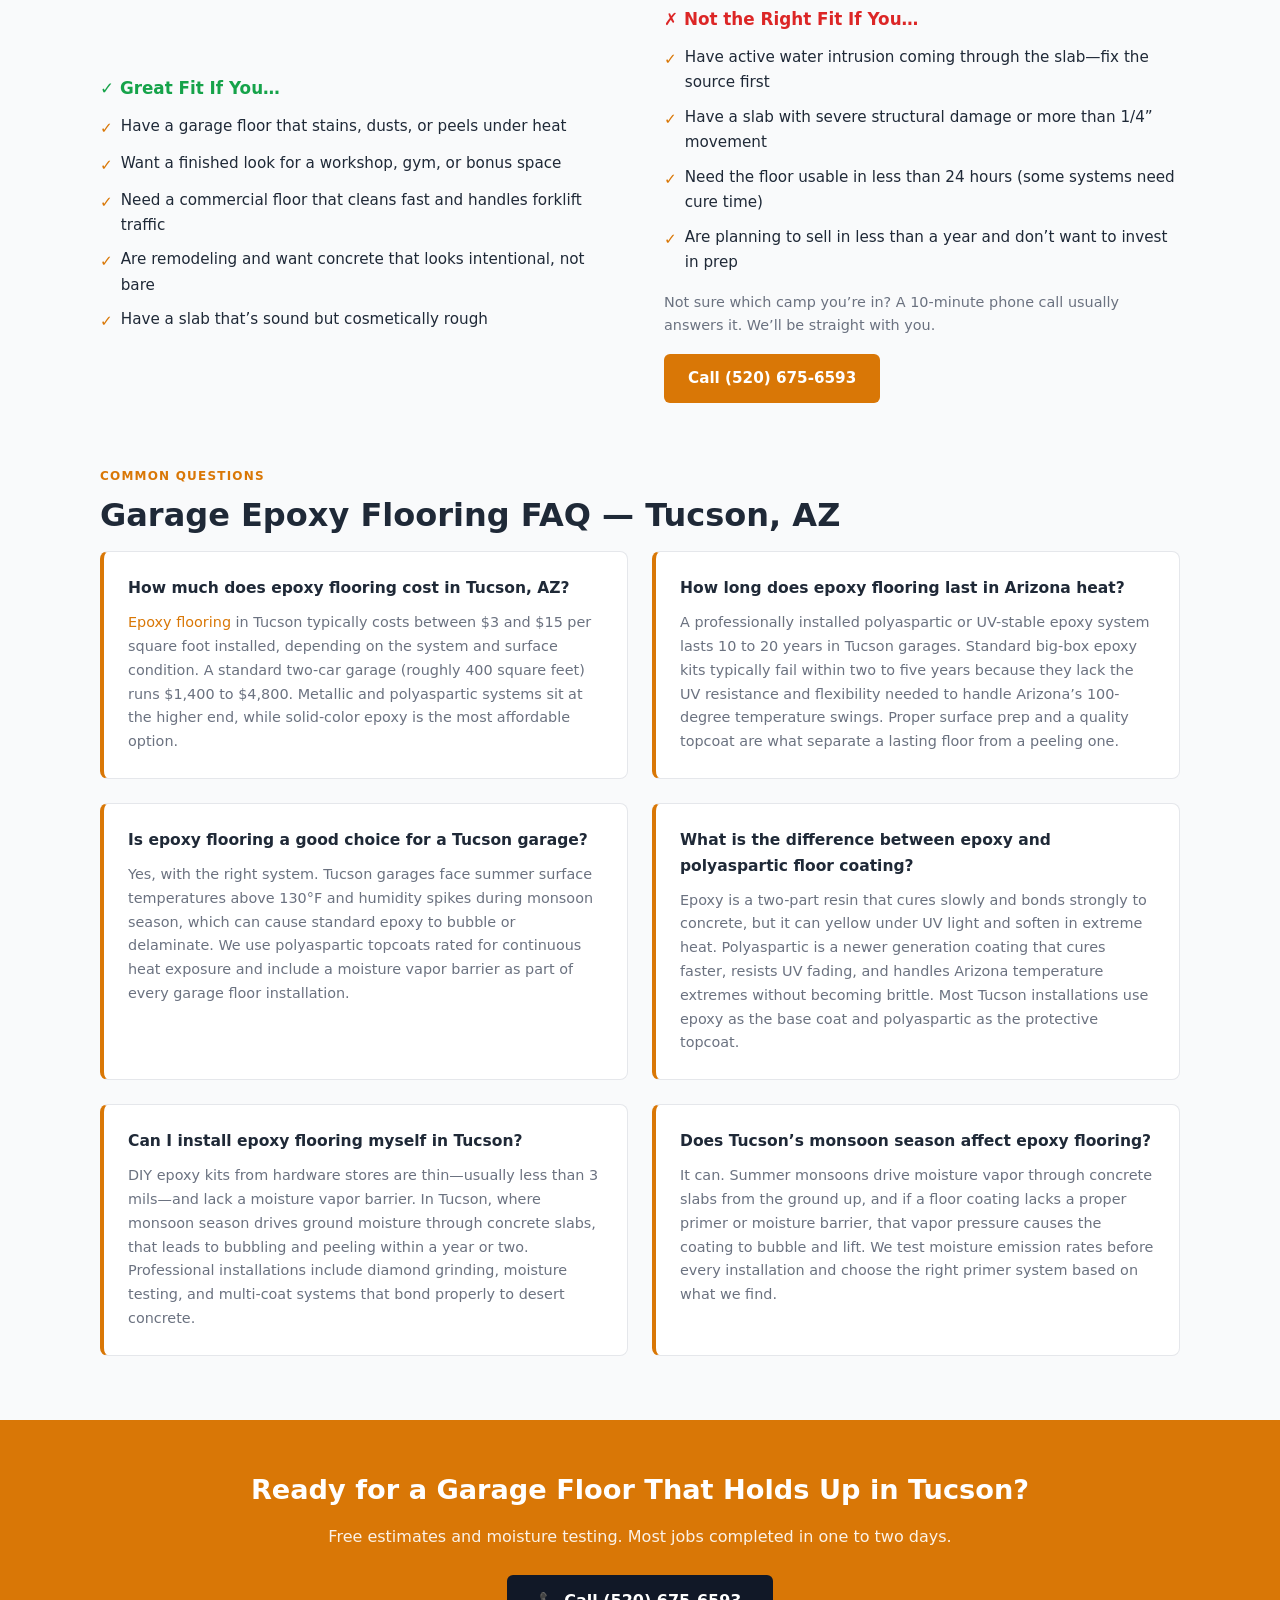
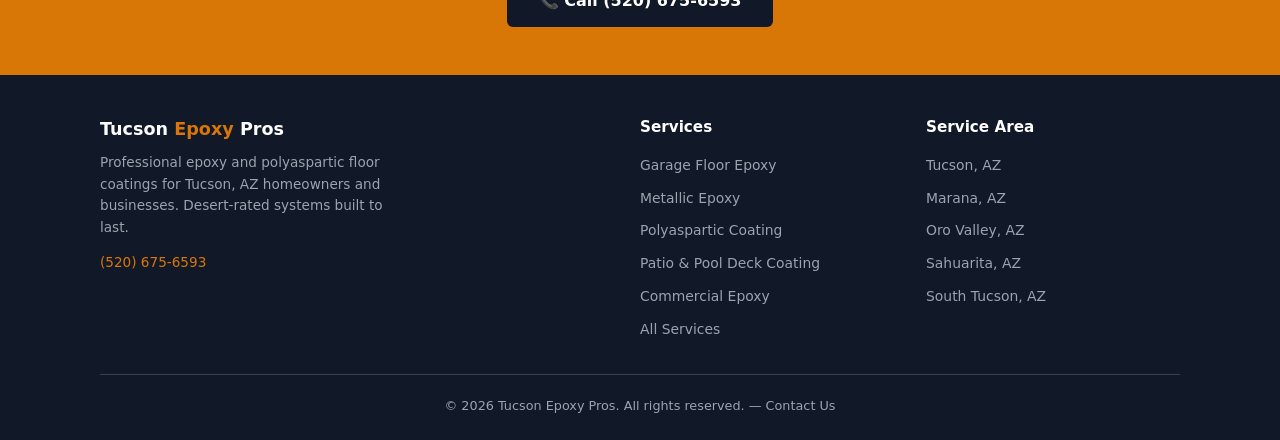
==== commit 5f4ad932: "Fix URL/content mismatch: move commercial page to its own slug, add real garage page and pool deck p" ====
--- a/index.html
+++ b/index.html
@@ -5,7 +5,7 @@
   <meta name="viewport" content="width=device-width, initial-scale=1.0">
   <title>Garage Epoxy Flooring Tucson AZ | Tucson Epoxy Pros</title>
   <meta name="description" content="Garage epoxy flooring in Tucson, AZ. Multi-coat systems with polyaspartic topcoats built for Arizona heat &amp; monsoon humidity. Free estimates — (520) 675-6593.">
-  <link rel="canonical" href="https://tucsonazepoxyflooring.com/">
+  <link rel="canonical" href="https://www.tucsonazepoxyflooring.com/">
   <link rel="stylesheet" href="styles.css">
   <script type="application/ld+json">
   {
@@ -89,8 +89,19 @@
   <a href="/" class="nav-logo">Tucson <span>Epoxy</span> Pros</a>
   <ul class="nav-links">
     <li><a href="/">Home</a></li>
-    <li><a href="/services">Services</a></li>
-    <li><a href="/garage-epoxy-flooring-tucson">Commercial</a></li>
+    <li class="has-dropdown">
+      <a href="/services">Services</a>
+      <div class="dropdown-menu">
+        <ul class="dropdown-menu-list">
+          <li><a href="/garage-epoxy-flooring-tucson">Garage Floor Epoxy</a></li>
+          <li><a href="/metallic-epoxy-flooring-tucson">Metallic Epoxy</a></li>
+          <li><a href="/polyaspartic-concrete-coating-tucson">Polyaspartic Coating</a></li>
+          <li><a href="/patio-pool-deck-coating-tucson">Patio &amp; Pool Deck Coating</a></li>
+          <li><a href="/commercial-epoxy-flooring-tucson">Commercial Epoxy</a></li>
+        </ul>
+      </div>
+    </li>
+    <li><a href="/commercial-epoxy-flooring-tucson">Commercial</a></li>
     <li><a href="/contact">Contact</a></li>
   </ul>
   <a href="tel:5206756593" class="nav-cta">(520) 675-6593</a>
@@ -380,9 +391,11 @@
     <div>
       <h4>Services</h4>
       <ul>
-        <li><a href="/garage-epoxy-flooring-tucson">Commercial Epoxy</a></li>
+        <li><a href="/garage-epoxy-flooring-tucson">Garage Floor Epoxy</a></li>
         <li><a href="/metallic-epoxy-flooring-tucson">Metallic Epoxy</a></li>
         <li><a href="/polyaspartic-concrete-coating-tucson">Polyaspartic Coating</a></li>
+        <li><a href="/patio-pool-deck-coating-tucson">Patio &amp; Pool Deck Coating</a></li>
+        <li><a href="/commercial-epoxy-flooring-tucson">Commercial Epoxy</a></li>
         <li><a href="/services">All Services</a></li>
       </ul>
     </div>
--- a/styles.css
+++ b/styles.css
@@ -218,3 +218,17 @@
   .nav-links { display: none; }
   .nav { padding: 0 1rem; }
 }
+
+
+/* ---------- SERVICES NAV DROPDOWN ---------- */
+.nav-links li.has-dropdown { position: relative; }
+.has-dropdown > a { display:inline-flex; align-items:center; gap:6px; }
+.has-dropdown > a::after { content:""; width:0; height:0; border-left:4px solid transparent; border-right:4px solid transparent; border-top:5px solid currentColor; }
+.dropdown-menu { display:none; position:absolute; top:100%; left:-18px; padding-top:16px; min-width:255px; z-index:300; }
+.has-dropdown:hover .dropdown-menu, .has-dropdown:focus-within .dropdown-menu { display:block; }
+.dropdown-menu-list { display:block; list-style:none; margin:0; padding:6px 0; background:#111827; border:1px solid rgba(255,255,255,.12); border-top:3px solid #d97706; box-shadow:0 8px 24px rgba(0,0,0,.3); }
+.dropdown-menu-list li { display:block; }
+.dropdown-menu-list li + li { border-top:1px solid rgba(255,255,255,.08); }
+.dropdown-menu-list a { display:block; padding:11px 18px; color:#e5e7eb; font-size:.9rem; font-weight:500; white-space:nowrap; text-decoration:none; }
+.dropdown-menu-list a:hover { background:#1f2937; color:#fff; }
+@media (max-width: 860px) { .dropdown-menu { display:none !important; } .has-dropdown > a::after { display:none; } }
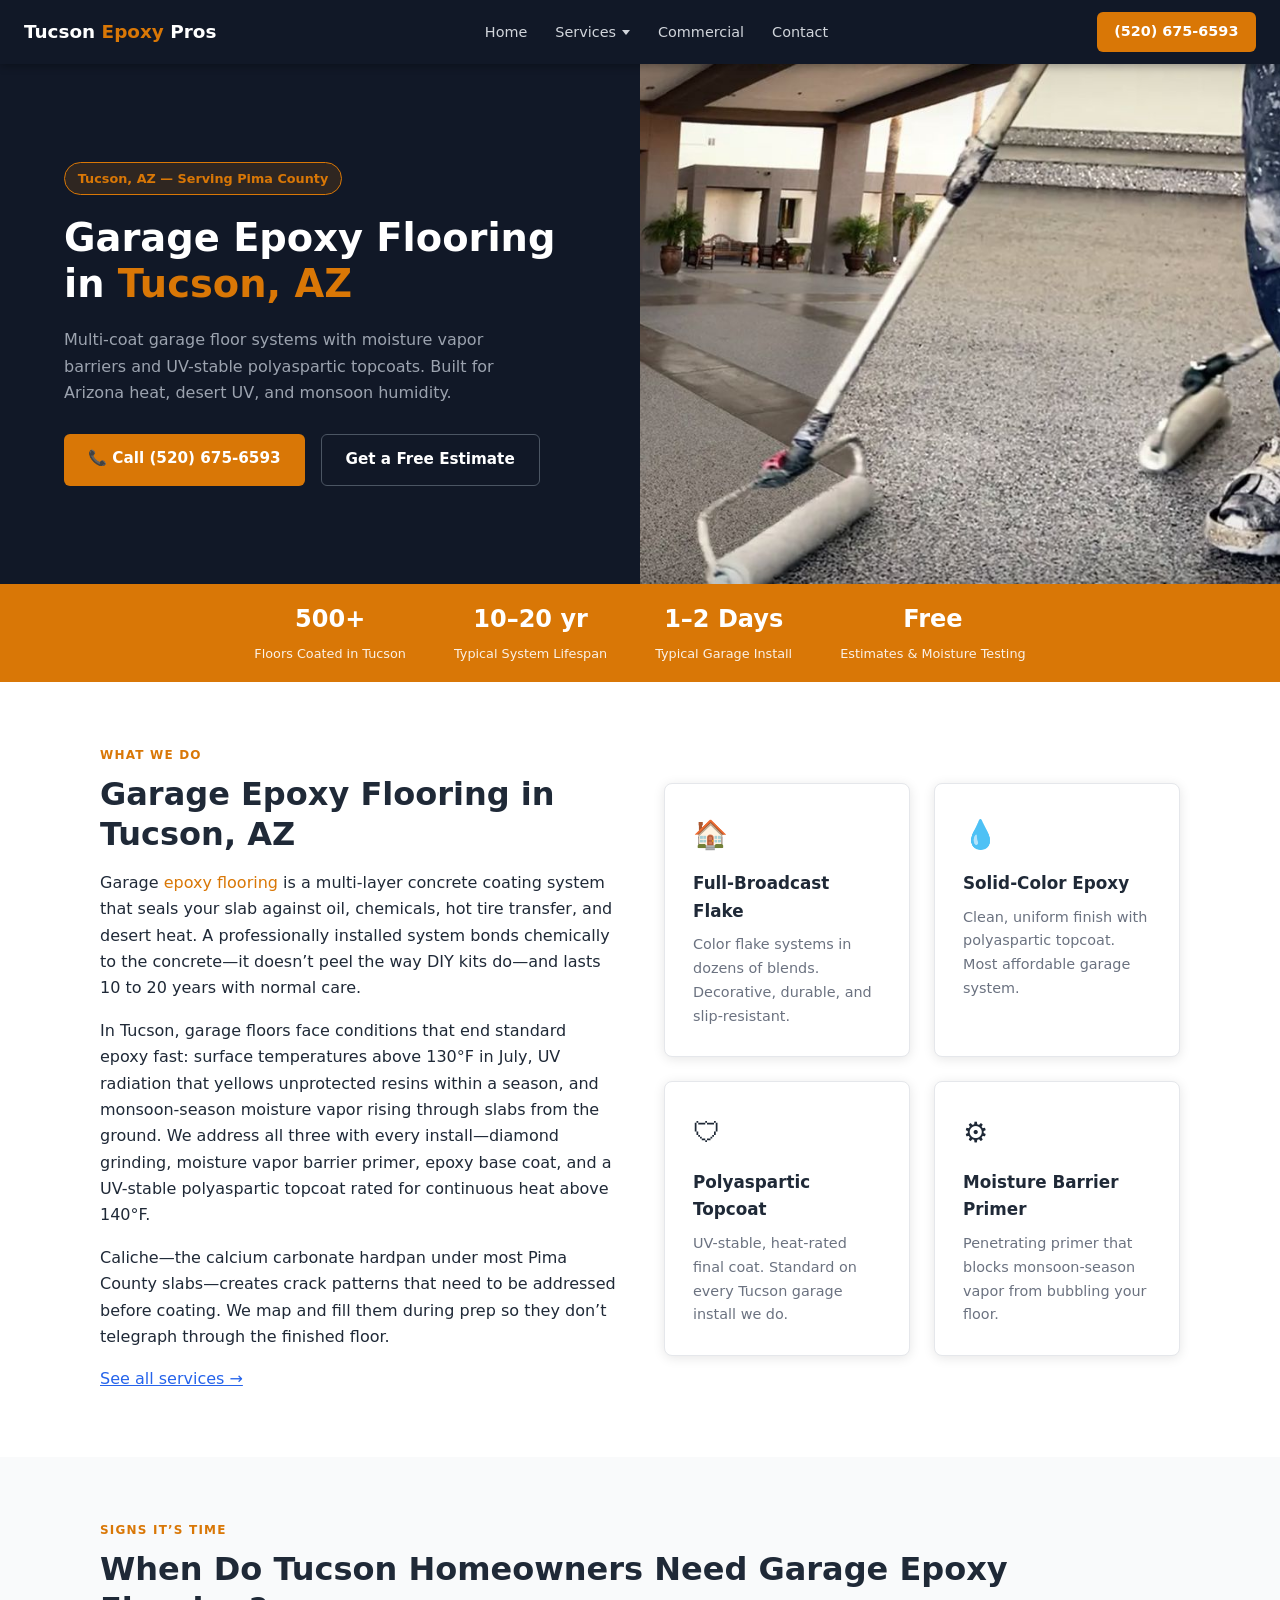
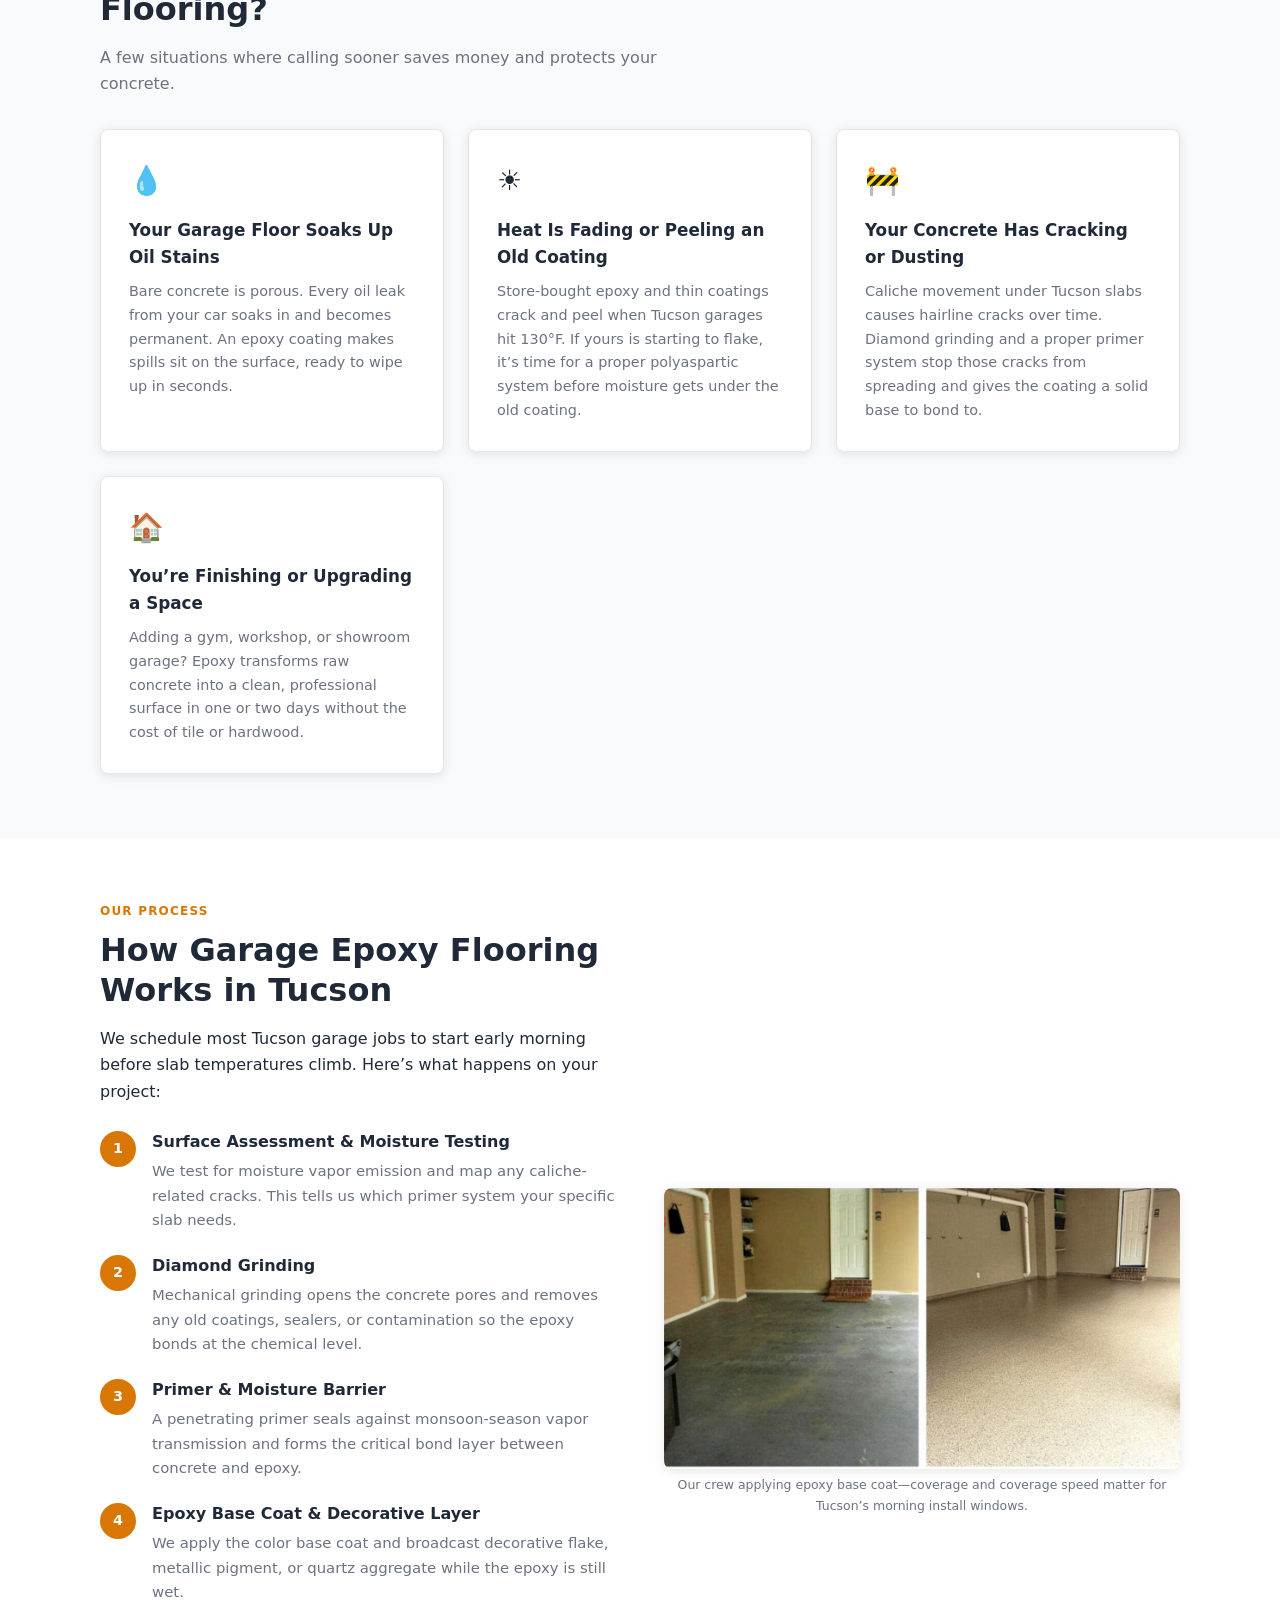
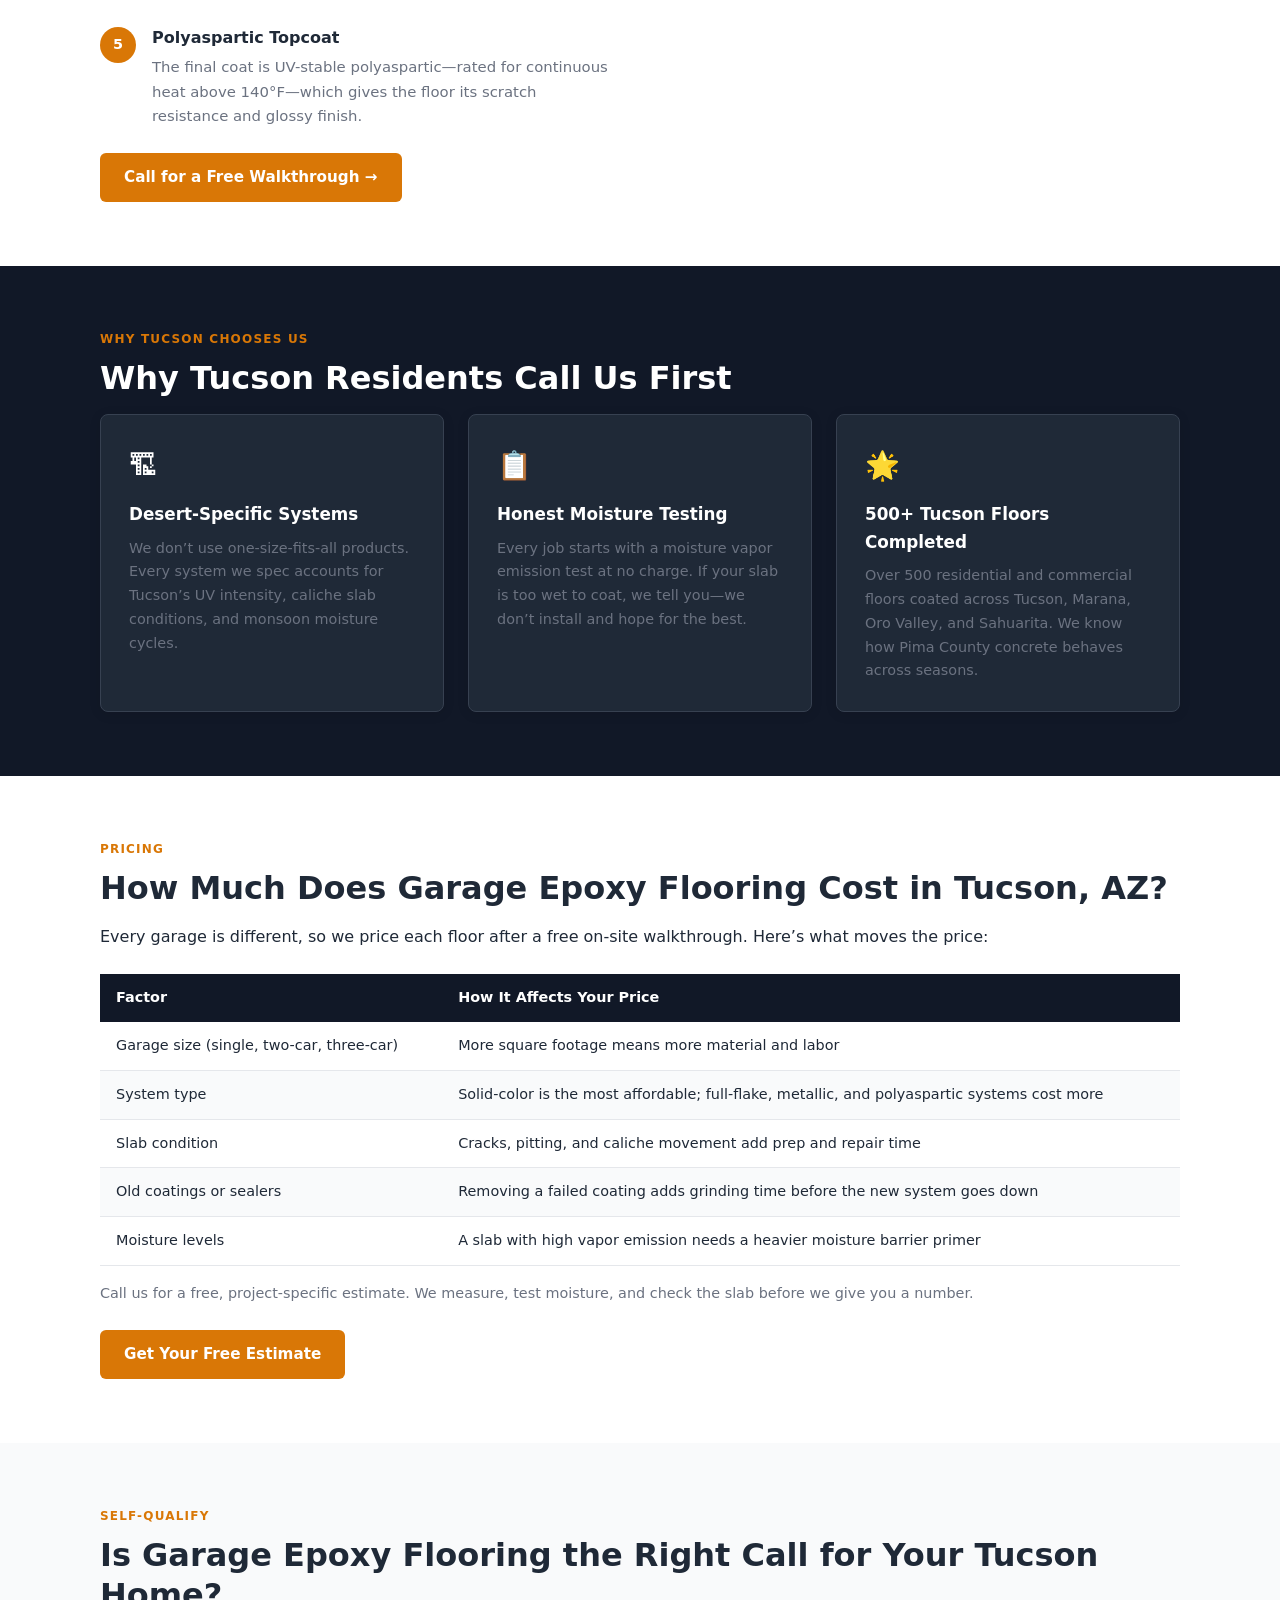
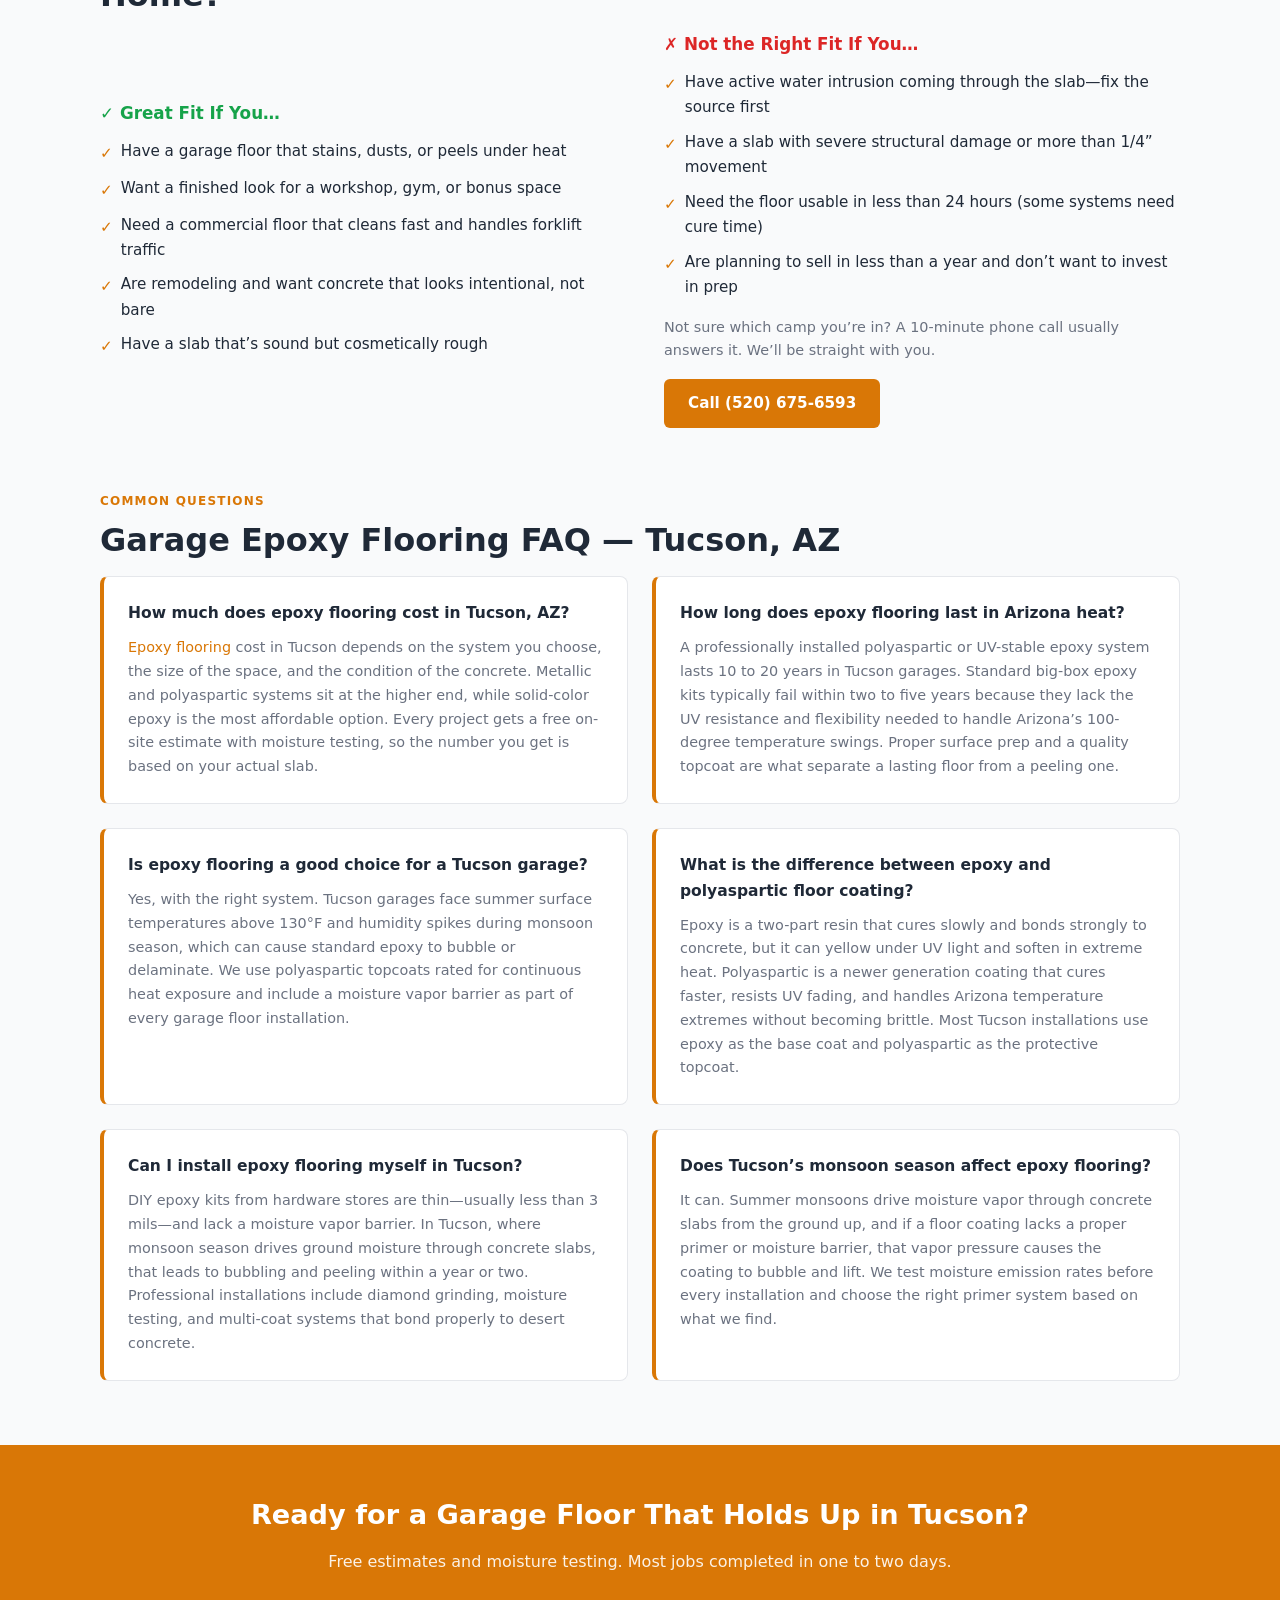
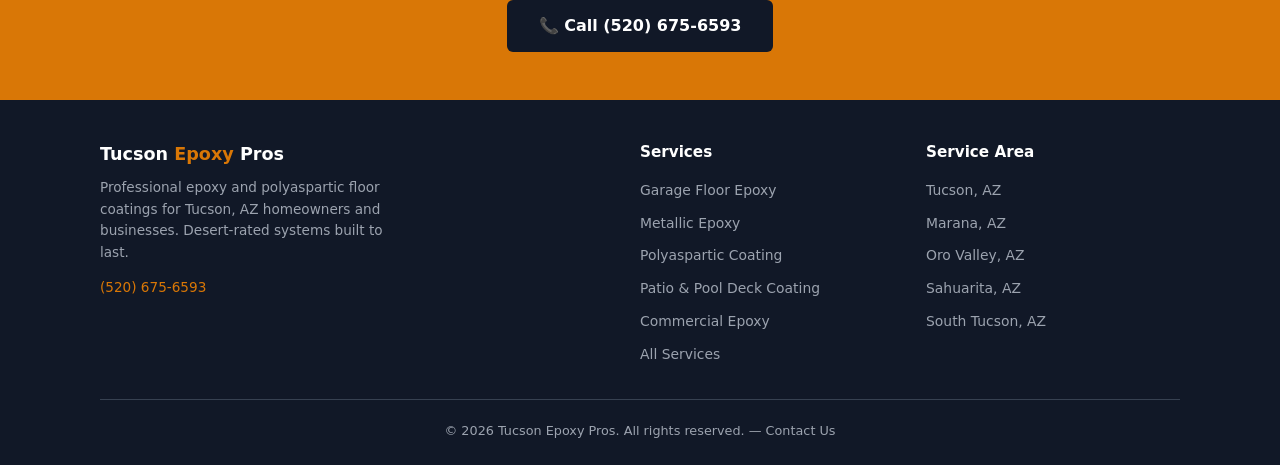
==== commit 1284217f: "Revise epoxy flooring cost details in index.html Updated epoxy flooring cost information and related" ====
--- a/index.html
+++ b/index.html
@@ -35,7 +35,7 @@
         "name": "How much does epoxy flooring cost in Tucson, AZ?",
         "acceptedAnswer": {
           "@type": "Answer",
-          "text": "Epoxy flooring in Tucson typically costs between $3 and $15 per square foot installed, depending on the system and surface condition. A standard two-car garage (roughly 400 square feet) runs $1,400 to $4,800. Metallic and polyaspartic systems sit at the higher end, while solid-color epoxy is the most affordable option."
+          "text": "Epoxy flooring cost in Tucson depends on the system you choose, the size of the space, and the condition of the concrete. Metallic and polyaspartic systems sit at the higher end, while solid-color epoxy is the most affordable option. Every project gets a free on-site estimate with moisture testing, so the number you get is based on your actual slab."
         }
       },
       {
@@ -128,7 +128,7 @@
 <div class="stat-bar">
   <div class="stat-bar-item"><strong>500+</strong><span>Floors Coated in Tucson</span></div>
   <div class="stat-bar-item"><strong>10–20 yr</strong><span>Typical System Lifespan</span></div>
-  <div class="stat-bar-item"><strong>$3–$15</strong><span>Per Sq Ft Installed</span></div>
+  <div class="stat-bar-item"><strong>1–2 Days</strong><span>Typical Garage Install</span></div>
   <div class="stat-bar-item"><strong>Free</strong><span>Estimates &amp; Moisture Testing</span></div>
 </div>
 
@@ -291,19 +291,20 @@
   <div class="container">
     <p class="section-label">Pricing</p>
     <h2 class="section-title">How Much Does Garage Epoxy Flooring Cost in Tucson, AZ?</h2>
-    <p style="margin-bottom:1.5rem;">Most Tucson residential garages run $1,200–$4,800 installed. What moves the price:</p>
+    <p style="margin-bottom:1.5rem;">Every garage is different, so we price each floor after a free on-site walkthrough. Here&rsquo;s what moves the price:</p>
     <table class="cost-table">
       <thead>
-        <tr><th>Garage Size</th><th>Solid-Color System</th><th>Full-Flake System</th></tr>
+        <tr><th>Factor</th><th>How It Affects Your Price</th></tr>
       </thead>
       <tbody>
-        <tr><td>Single-car (~200 sq ft)</td><td>$600 – $1,200</td><td>$1,000 – $1,800</td></tr>
-        <tr><td>Two-car (~400 sq ft)</td><td>$1,200 – $2,400</td><td>$2,000 – $3,600</td></tr>
-        <tr><td>Three-car (~600 sq ft)</td><td>$1,800 – $3,600</td><td>$3,000 – $5,400</td></tr>
-        <tr><td>Crack repair (per lin ft)</td><td colspan="2">$3 – $8 per linear foot</td></tr>
+        <tr><td>Garage size (single, two-car, three-car)</td><td>More square footage means more material and labor</td></tr>
+        <tr><td>System type</td><td>Solid-color is the most affordable; full-flake, metallic, and polyaspartic systems cost more</td></tr>
+        <tr><td>Slab condition</td><td>Cracks, pitting, and caliche movement add prep and repair time</td></tr>
+        <tr><td>Old coatings or sealers</td><td>Removing a failed coating adds grinding time before the new system goes down</td></tr>
+        <tr><td>Moisture levels</td><td>A slab with high vapor emission needs a heavier moisture barrier primer</td></tr>
       </tbody>
     </table>
-    <p style="margin-top:1rem; color:#6b7280; font-size:0.9rem;">Prices above are installed estimates for Tucson, AZ as of 2026. Surface condition, square footage, and access affect final cost. Call us for a project-specific number.</p>
+    <p style="margin-top:1rem; color:#6b7280; font-size:0.9rem;">Call us for a free, project-specific estimate. We measure, test moisture, and check the slab before we give you a number.</p>
     <a href="tel:5206756593" class="btn-primary" style="display:inline-block; margin-top:1.5rem;">Get Your Free Estimate</a>
   </div>
 </section>
@@ -347,7 +348,7 @@
     <div class="faq-grid">
       <div class="faq-item">
         <h3>How much does epoxy flooring cost in Tucson, AZ?</h3>
-        <p><a href="https://www.carmelepoxyflooring.com/">Epoxy flooring</a> in Tucson typically costs between $3 and $15 per square foot installed, depending on the system and surface condition. A standard two-car garage (roughly 400 square feet) runs $1,400 to $4,800. Metallic and polyaspartic systems sit at the higher end, while solid-color epoxy is the most affordable option.</p>
+        <p><a href="https://www.carmelepoxyflooring.com/">Epoxy flooring</a> cost in Tucson depends on the system you choose, the size of the space, and the condition of the concrete. Metallic and polyaspartic systems sit at the higher end, while solid-color epoxy is the most affordable option. Every project gets a free on-site estimate with moisture testing, so the number you get is based on your actual slab.</p>
       </div>
       <div class="faq-item">
         <h3>How long does epoxy flooring last in Arizona heat?</h3>
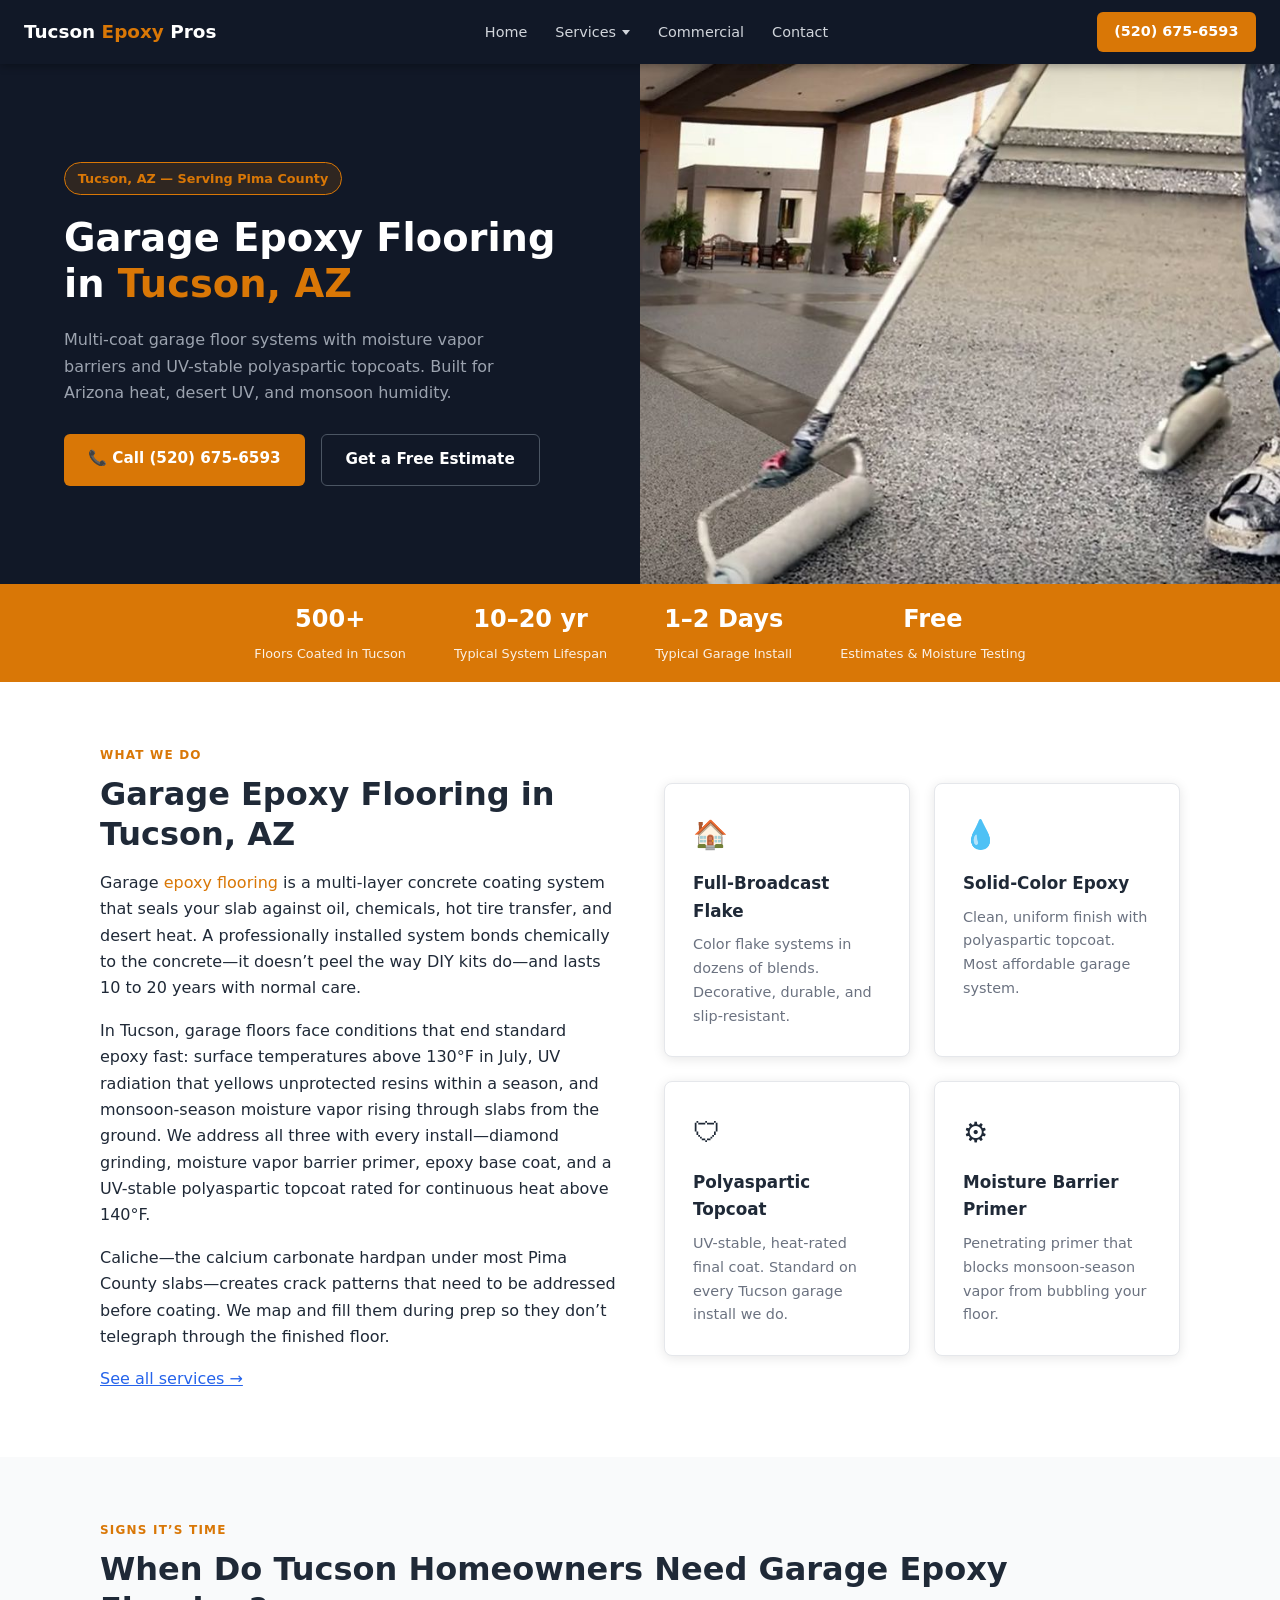
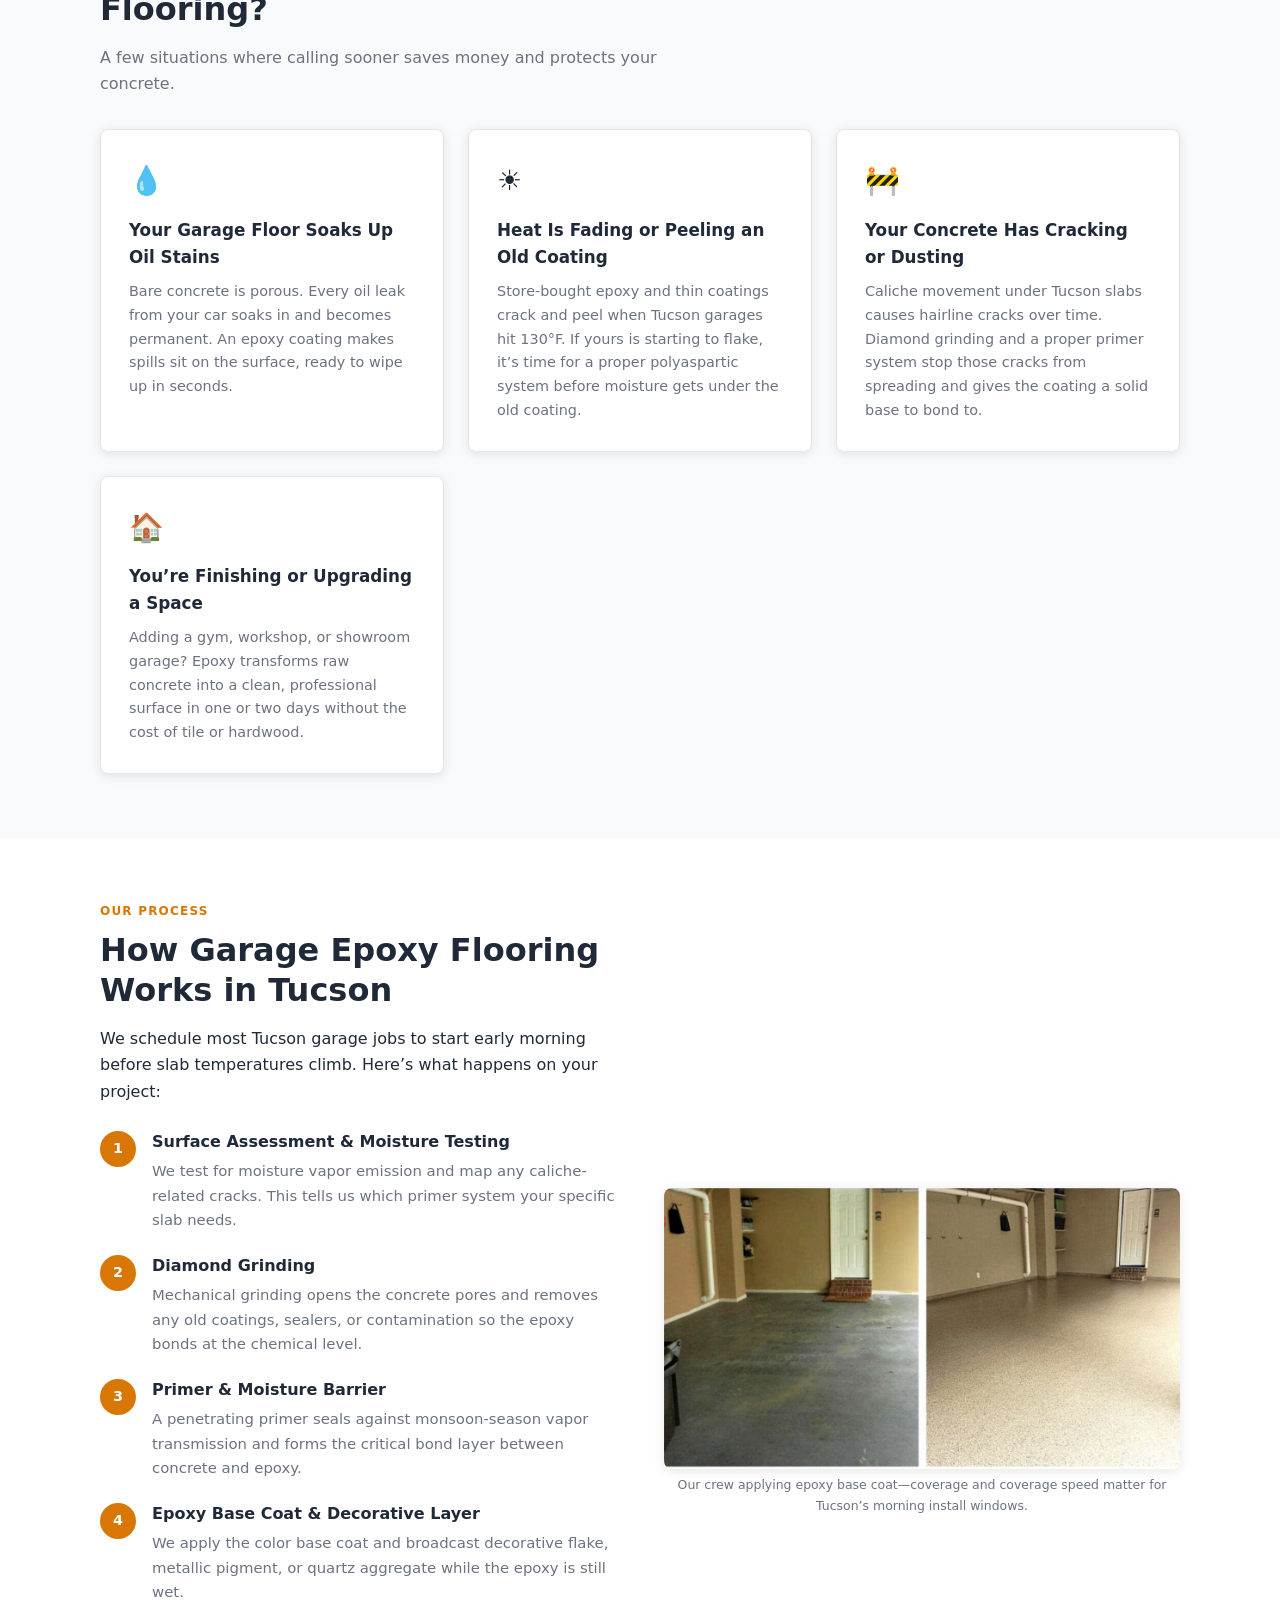
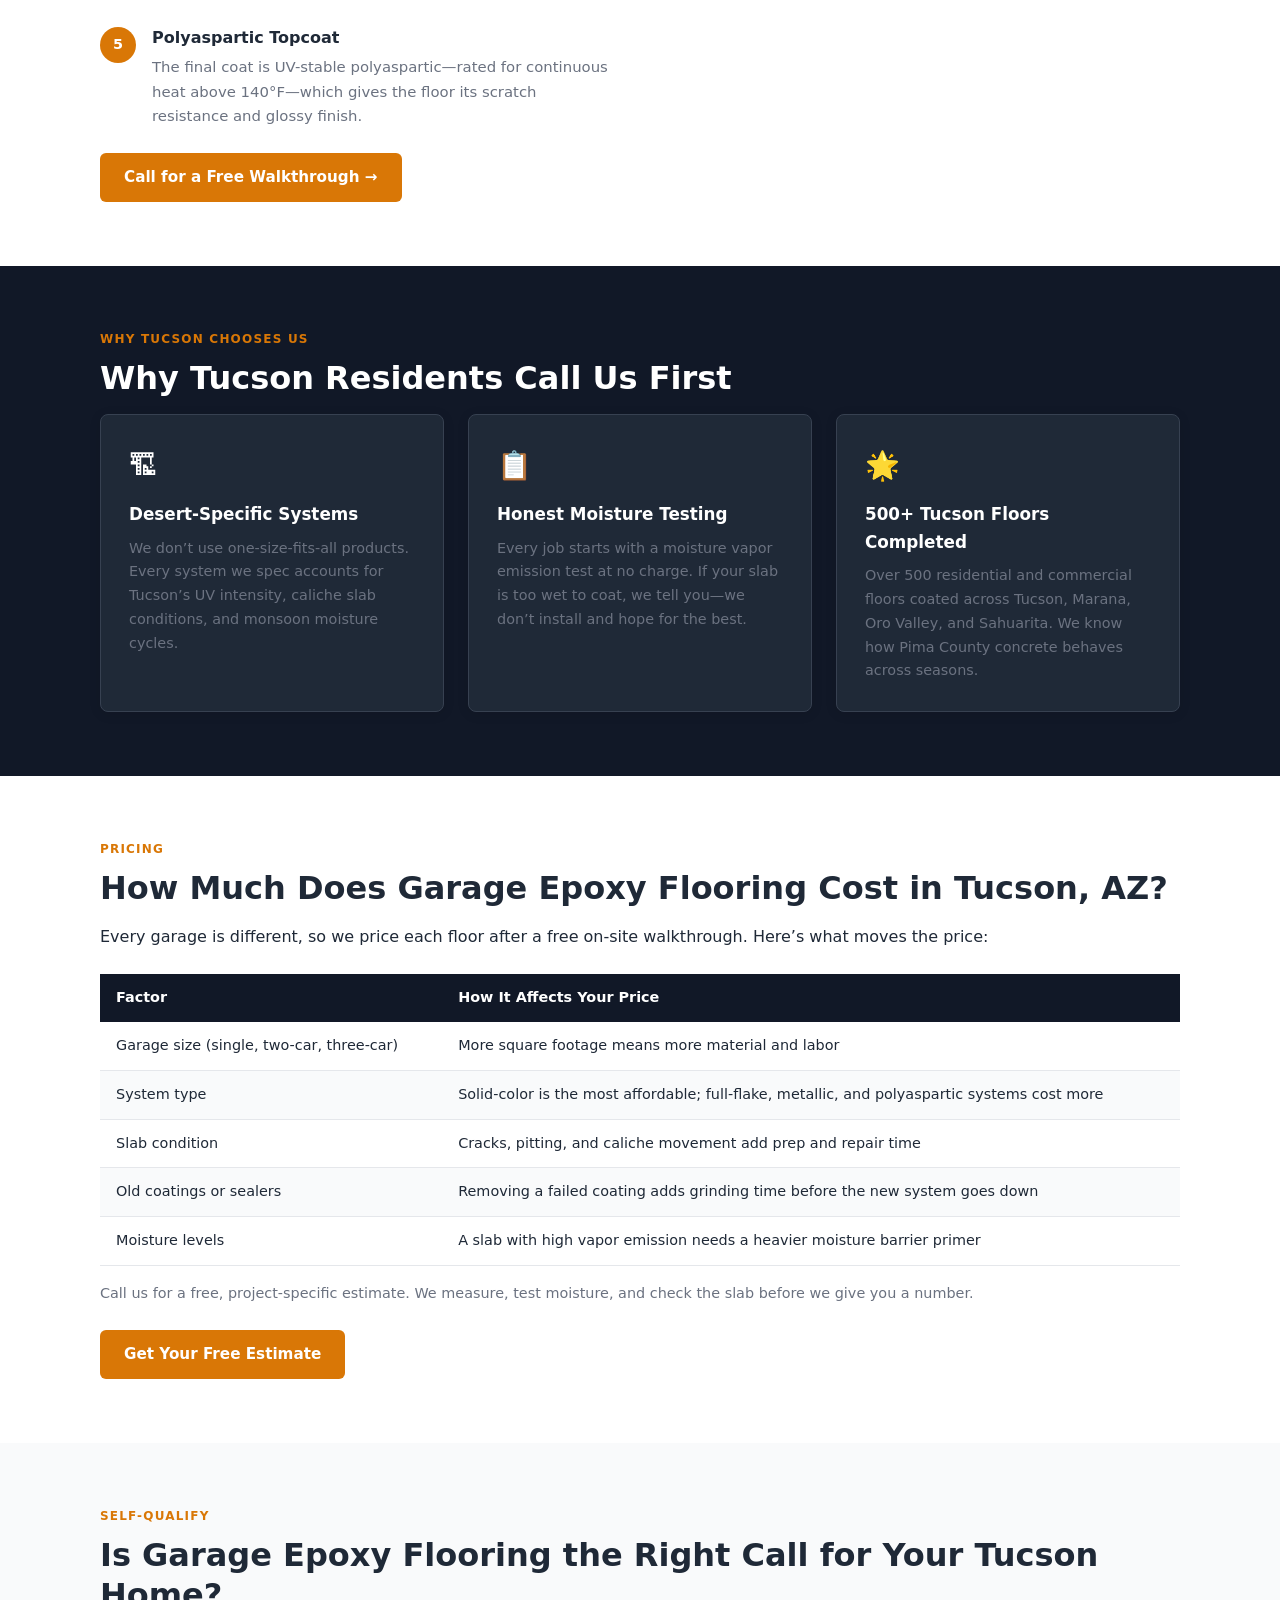
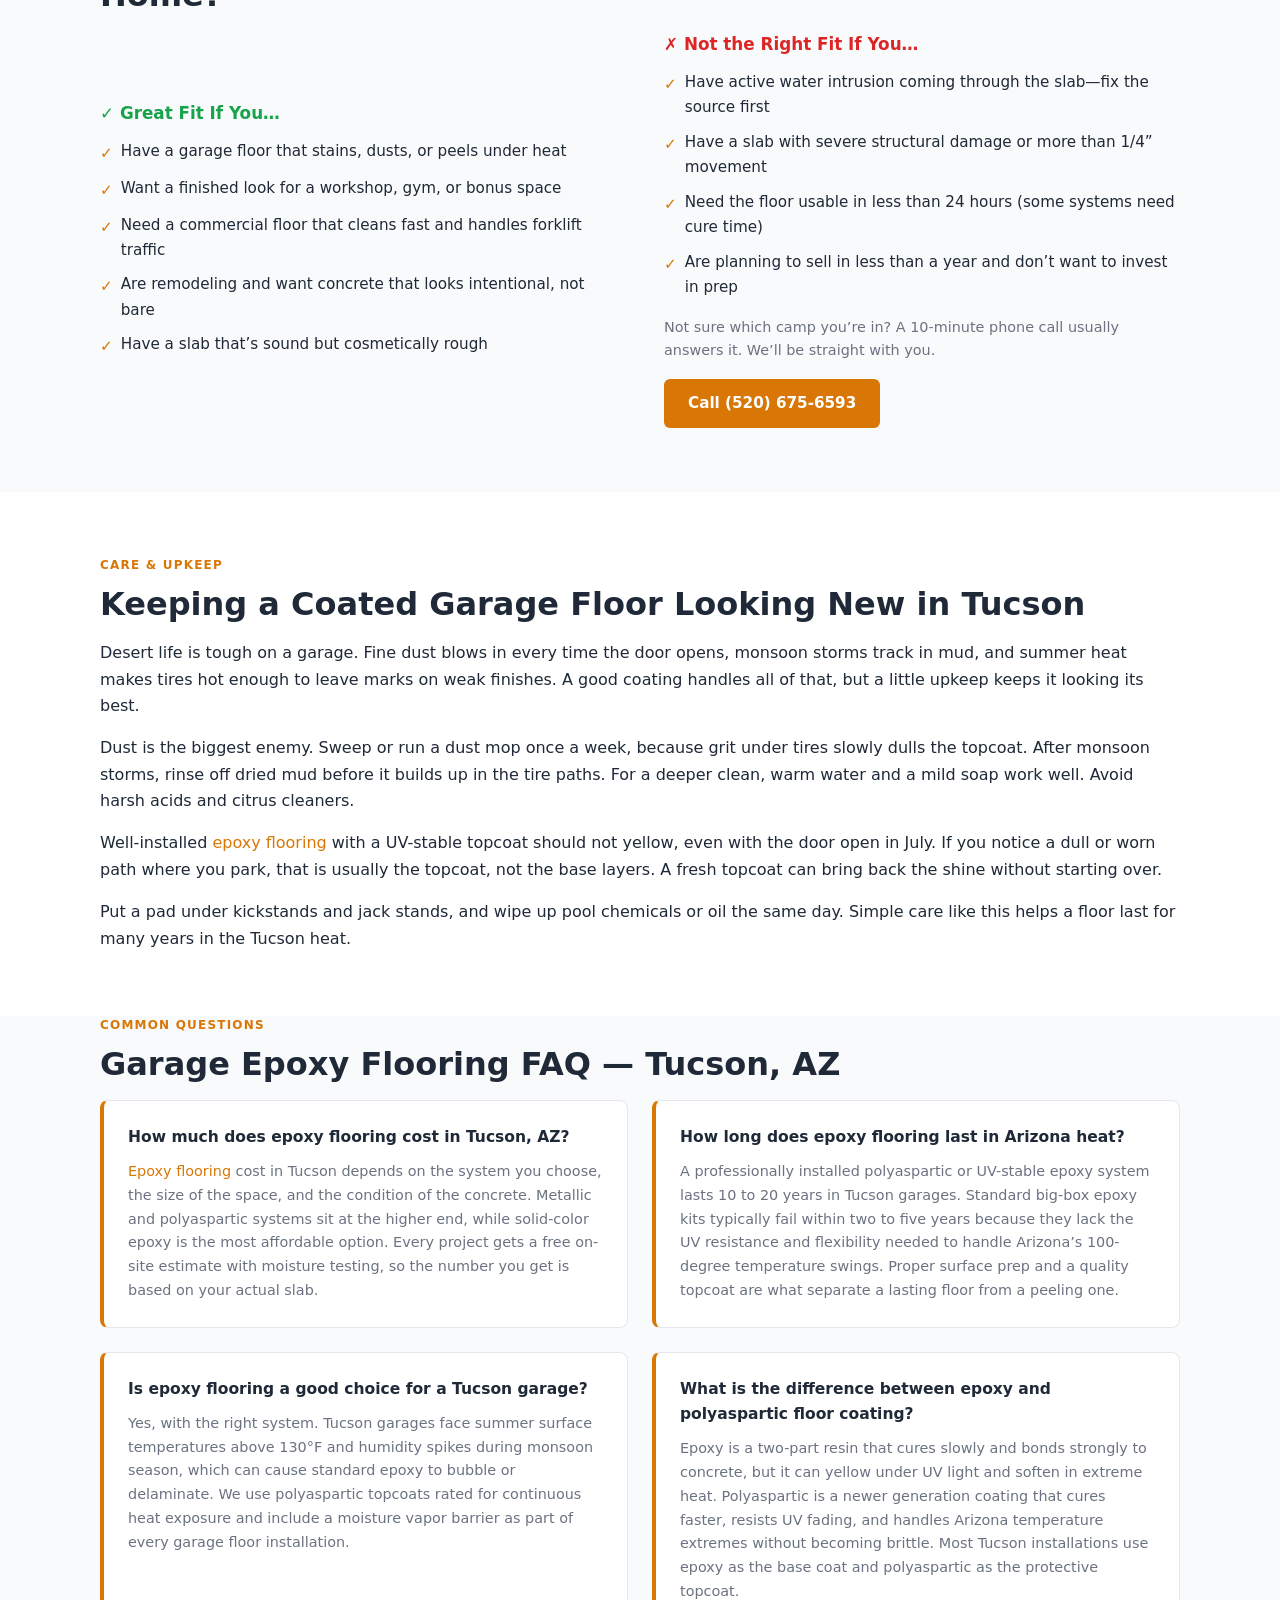
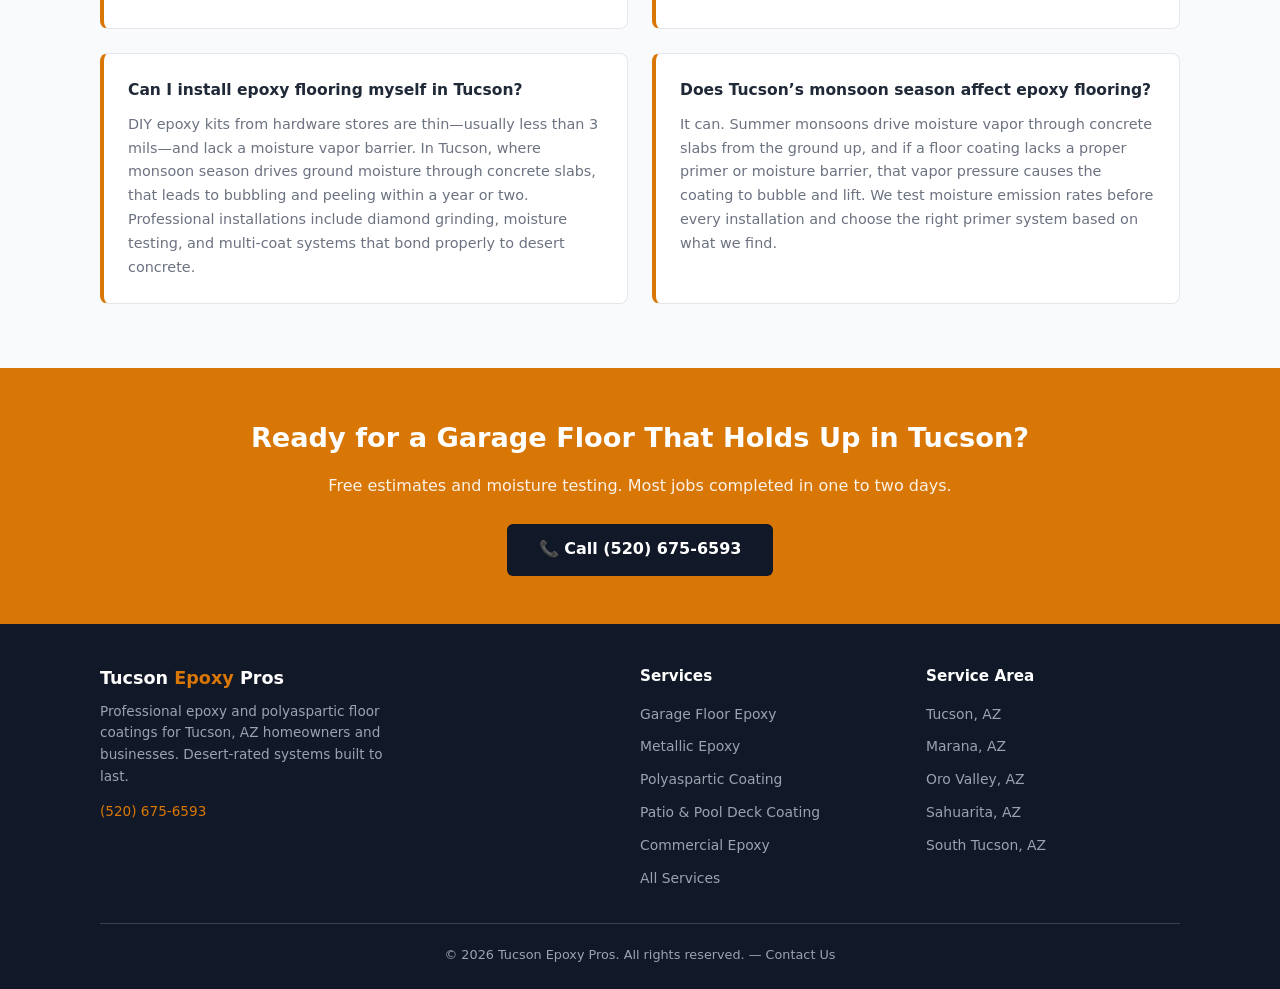
==== commit 01cf3c02: "Add backlink to elkgroveepoxyflooring.com (circle #254a)" ====
--- a/index.html
+++ b/index.html
@@ -340,6 +340,17 @@
   </div>
 </section>
 
+<section class="section section-light">
+  <div class="container">
+    <p class="section-label">Care &amp; Upkeep</p>
+    <h2 class="section-title">Keeping a Coated Garage Floor Looking New in Tucson</h2>
+    <p>Desert life is tough on a garage. Fine dust blows in every time the door opens, monsoon storms track in mud, and summer heat makes tires hot enough to leave marks on weak finishes. A good coating handles all of that, but a little upkeep keeps it looking its best.</p>
+    <p style="margin-top:1rem;">Dust is the biggest enemy. Sweep or run a dust mop once a week, because grit under tires slowly dulls the topcoat. After monsoon storms, rinse off dried mud before it builds up in the tire paths. For a deeper clean, warm water and a mild soap work well. Avoid harsh acids and citrus cleaners.</p>
+    <p style="margin-top:1rem;">Well-installed <a href="https://www.elkgroveepoxyflooring.com/">epoxy flooring</a> with a UV-stable topcoat should not yellow, even with the door open in July. If you notice a dull or worn path where you park, that is usually the topcoat, not the base layers. A fresh topcoat can bring back the shine without starting over.</p>
+    <p style="margin-top:1rem;">Put a pad under kickstands and jack stands, and wipe up pool chemicals or oil the same day. Simple care like this helps a floor last for many years in the Tucson heat.</p>
+  </div>
+</section>
+
 <!-- ── FAQ ── -->
 <section class="section section-gray" style="padding-top:0;">
   <div class="container">
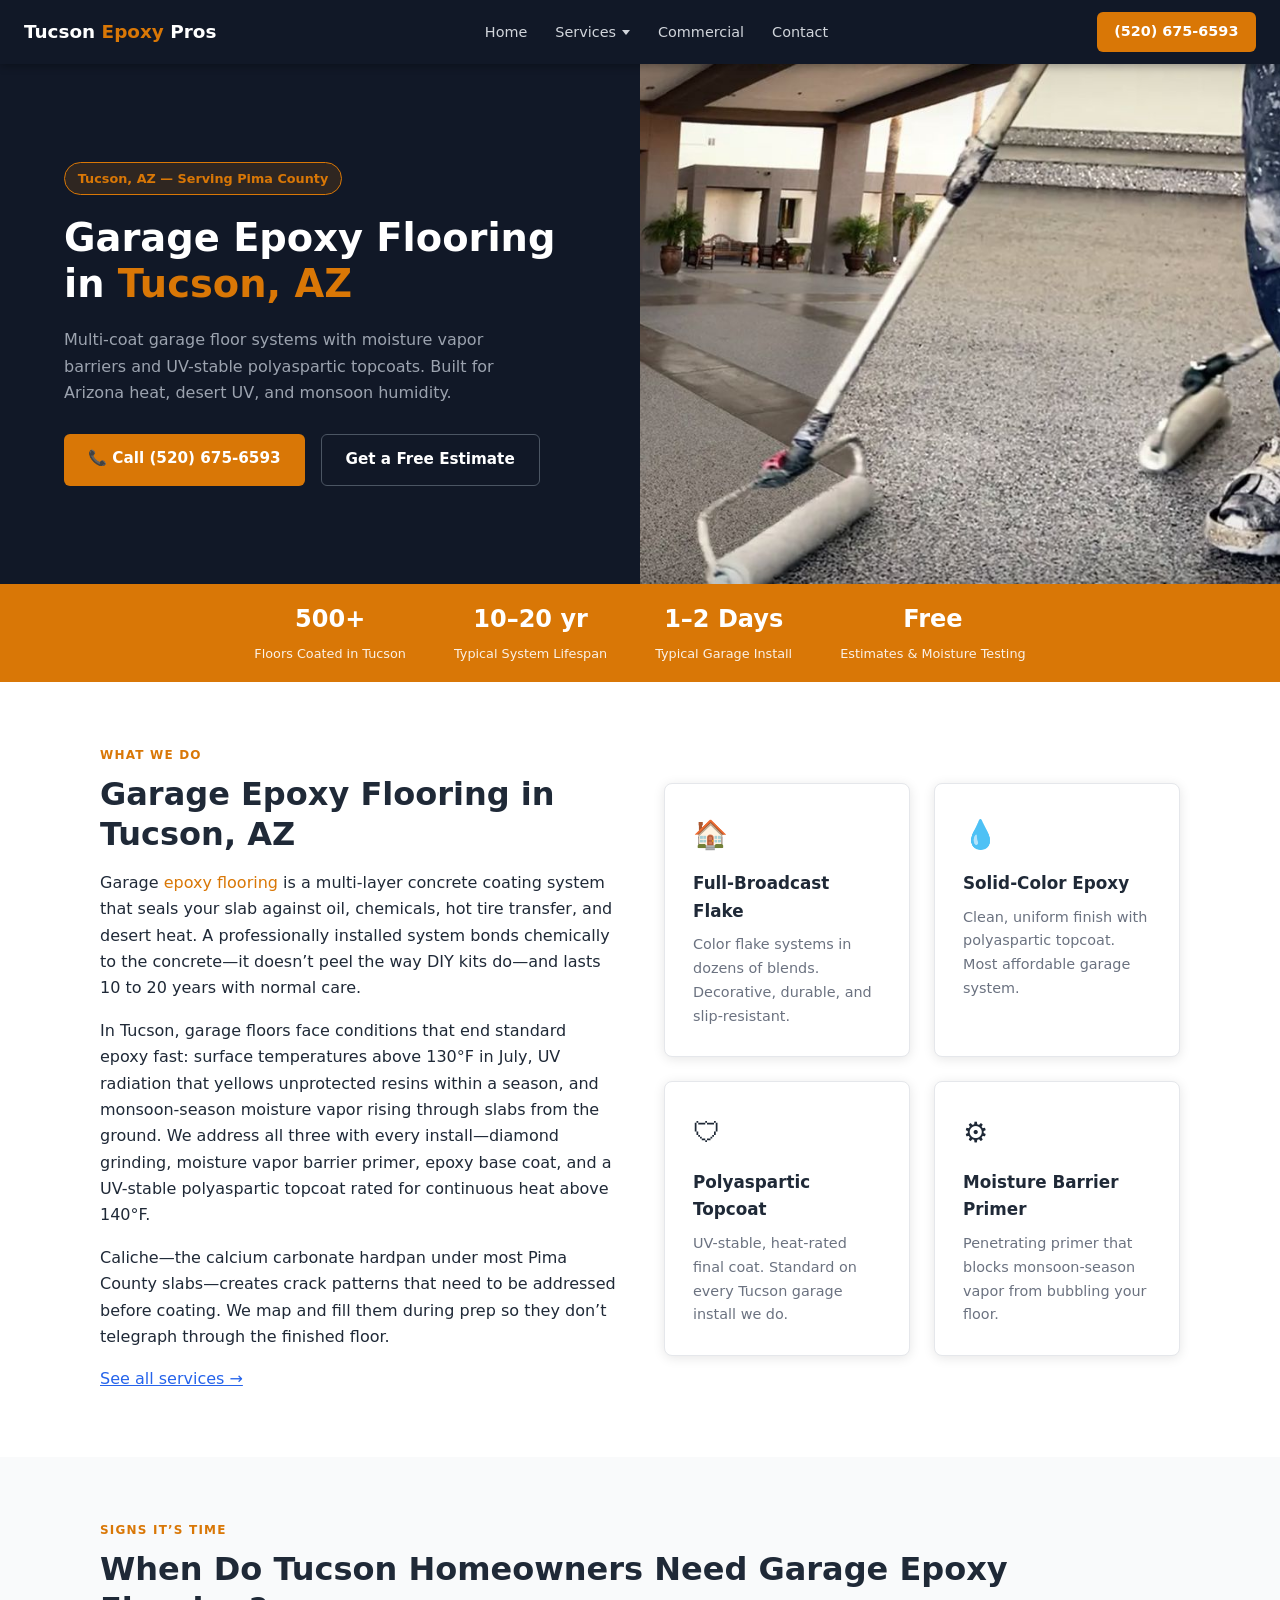
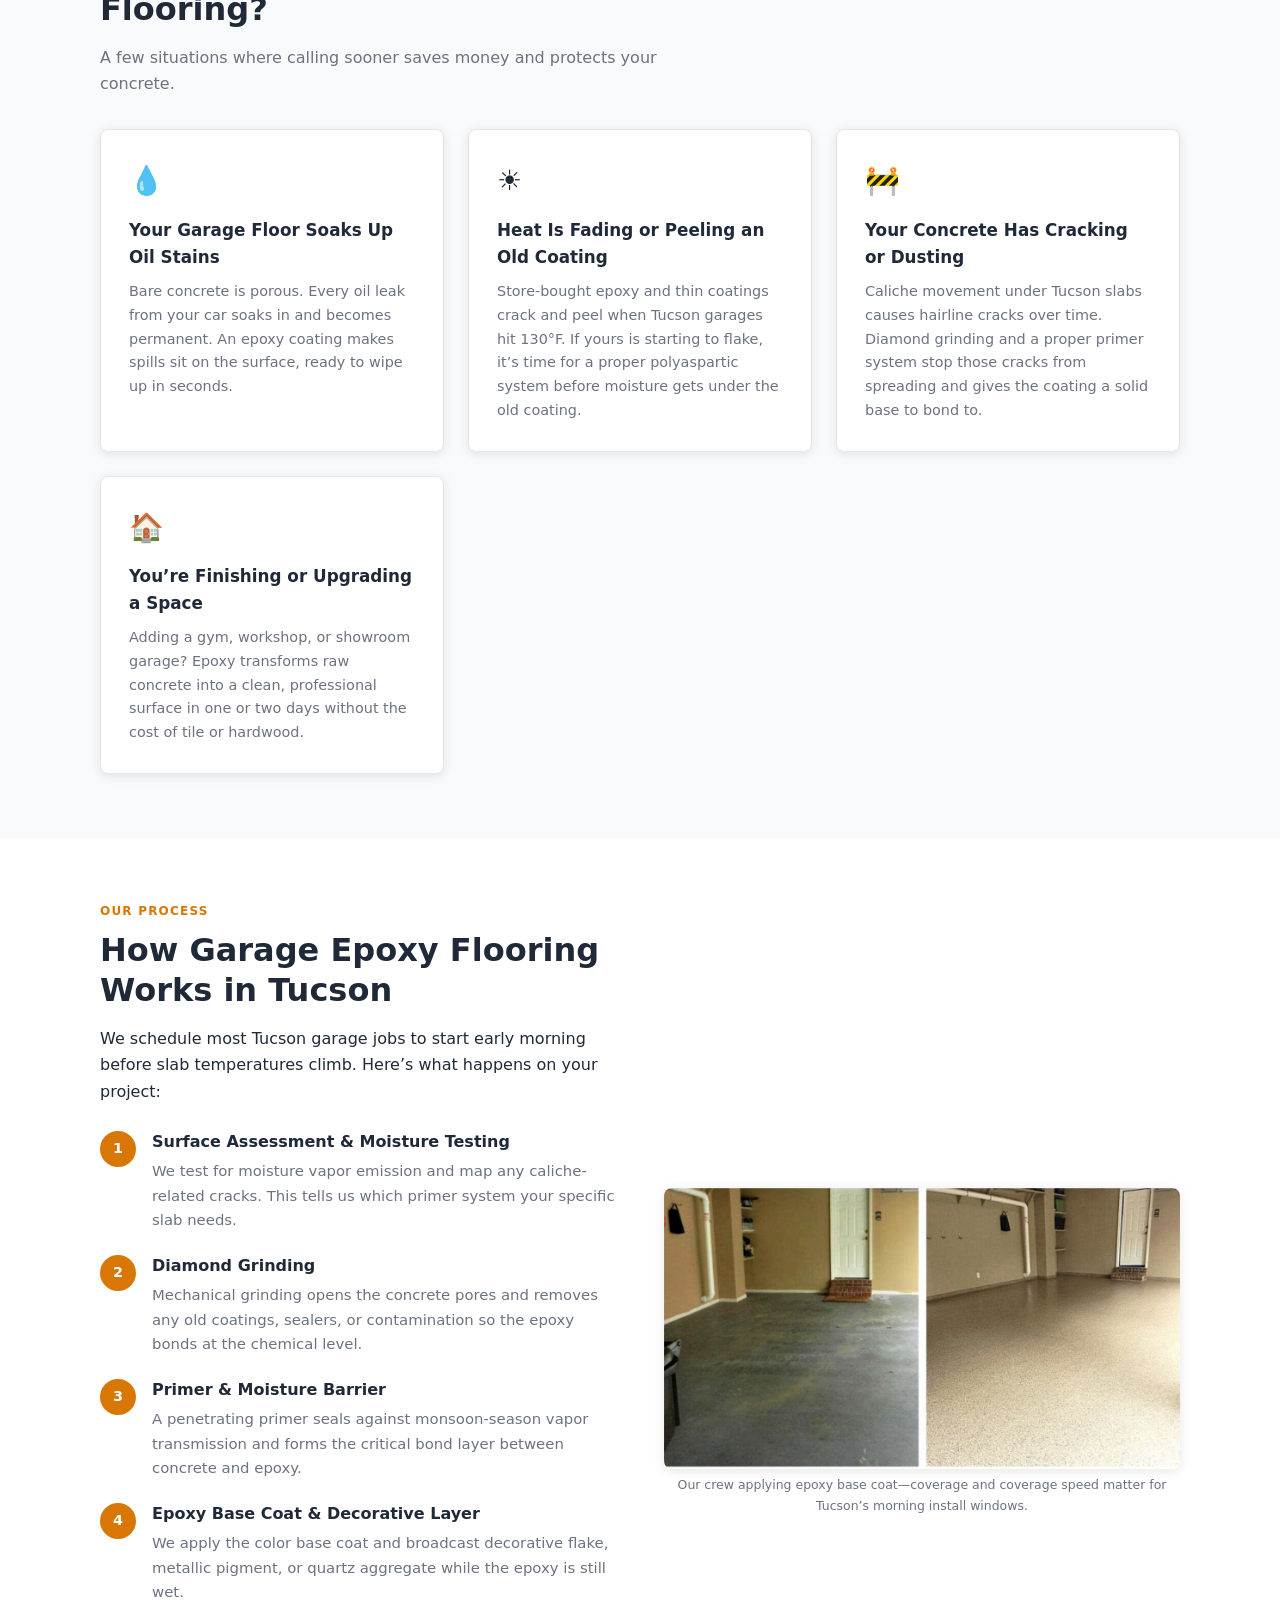
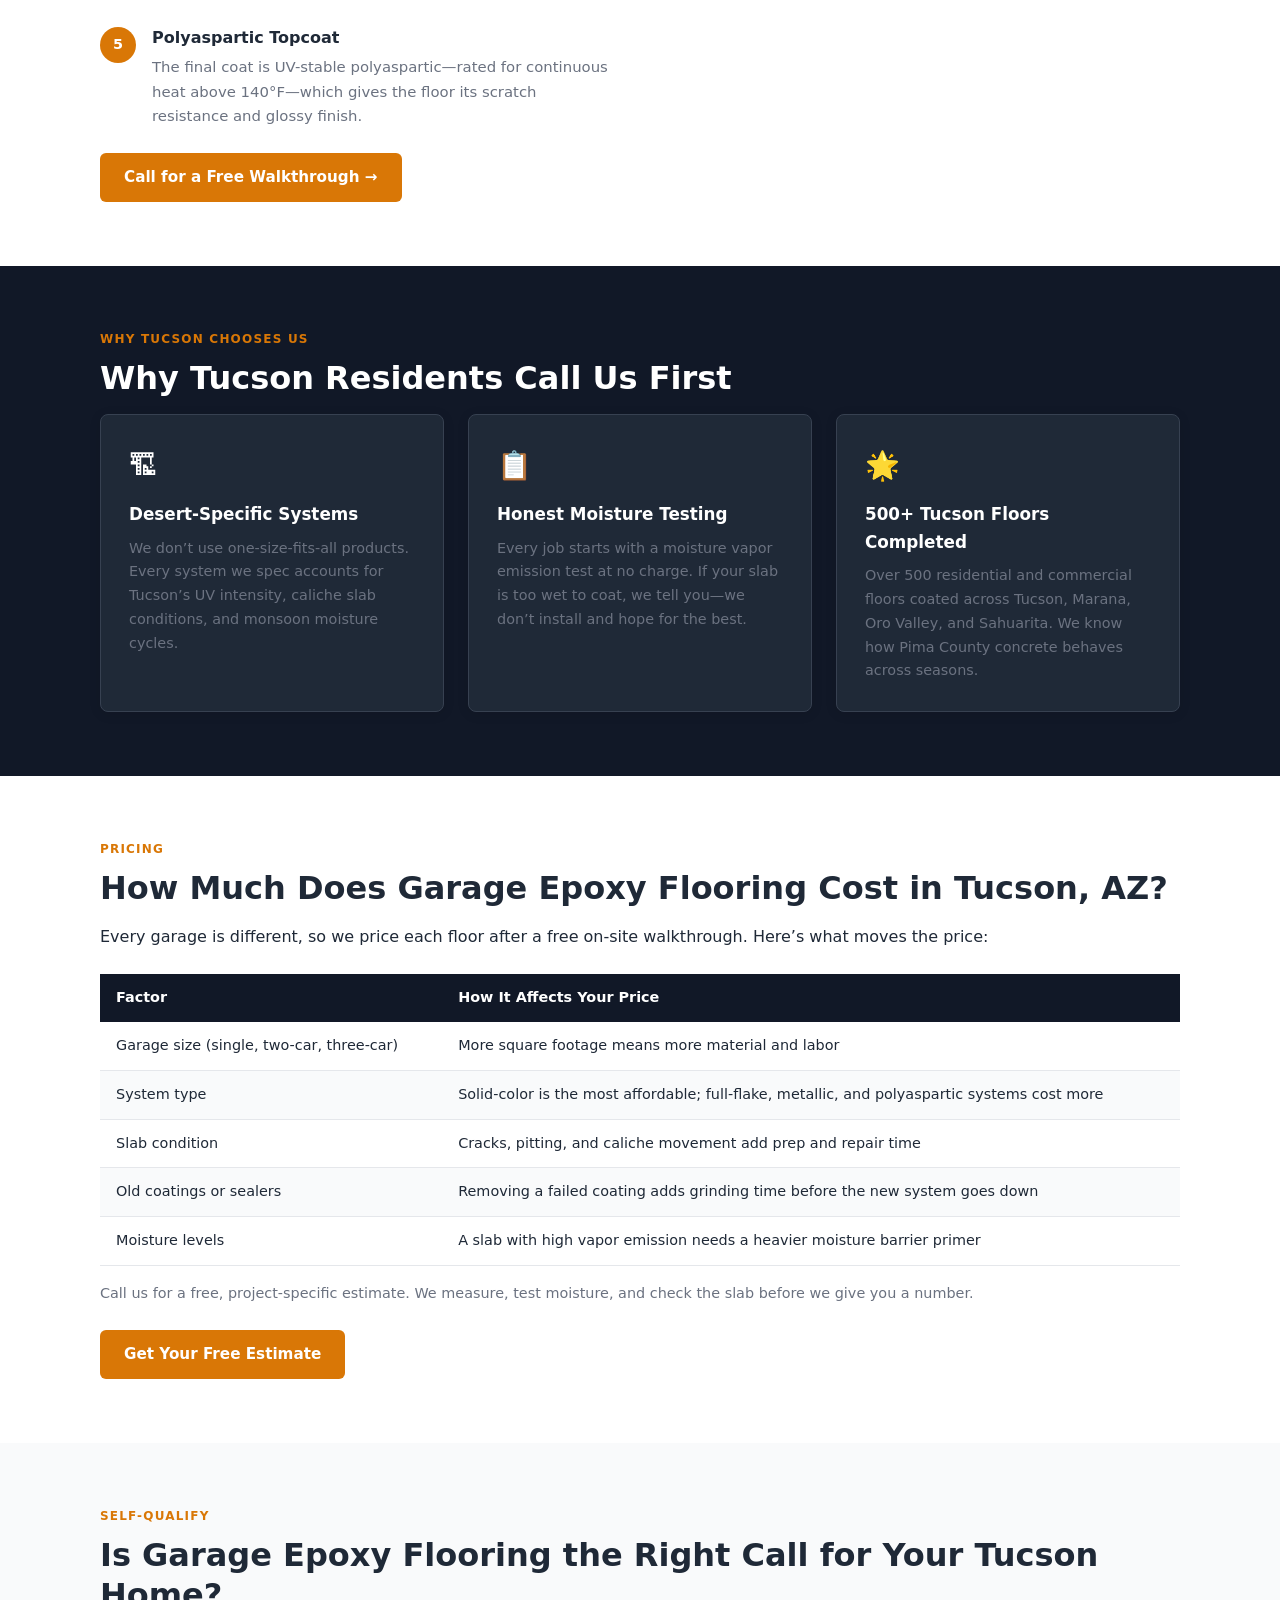
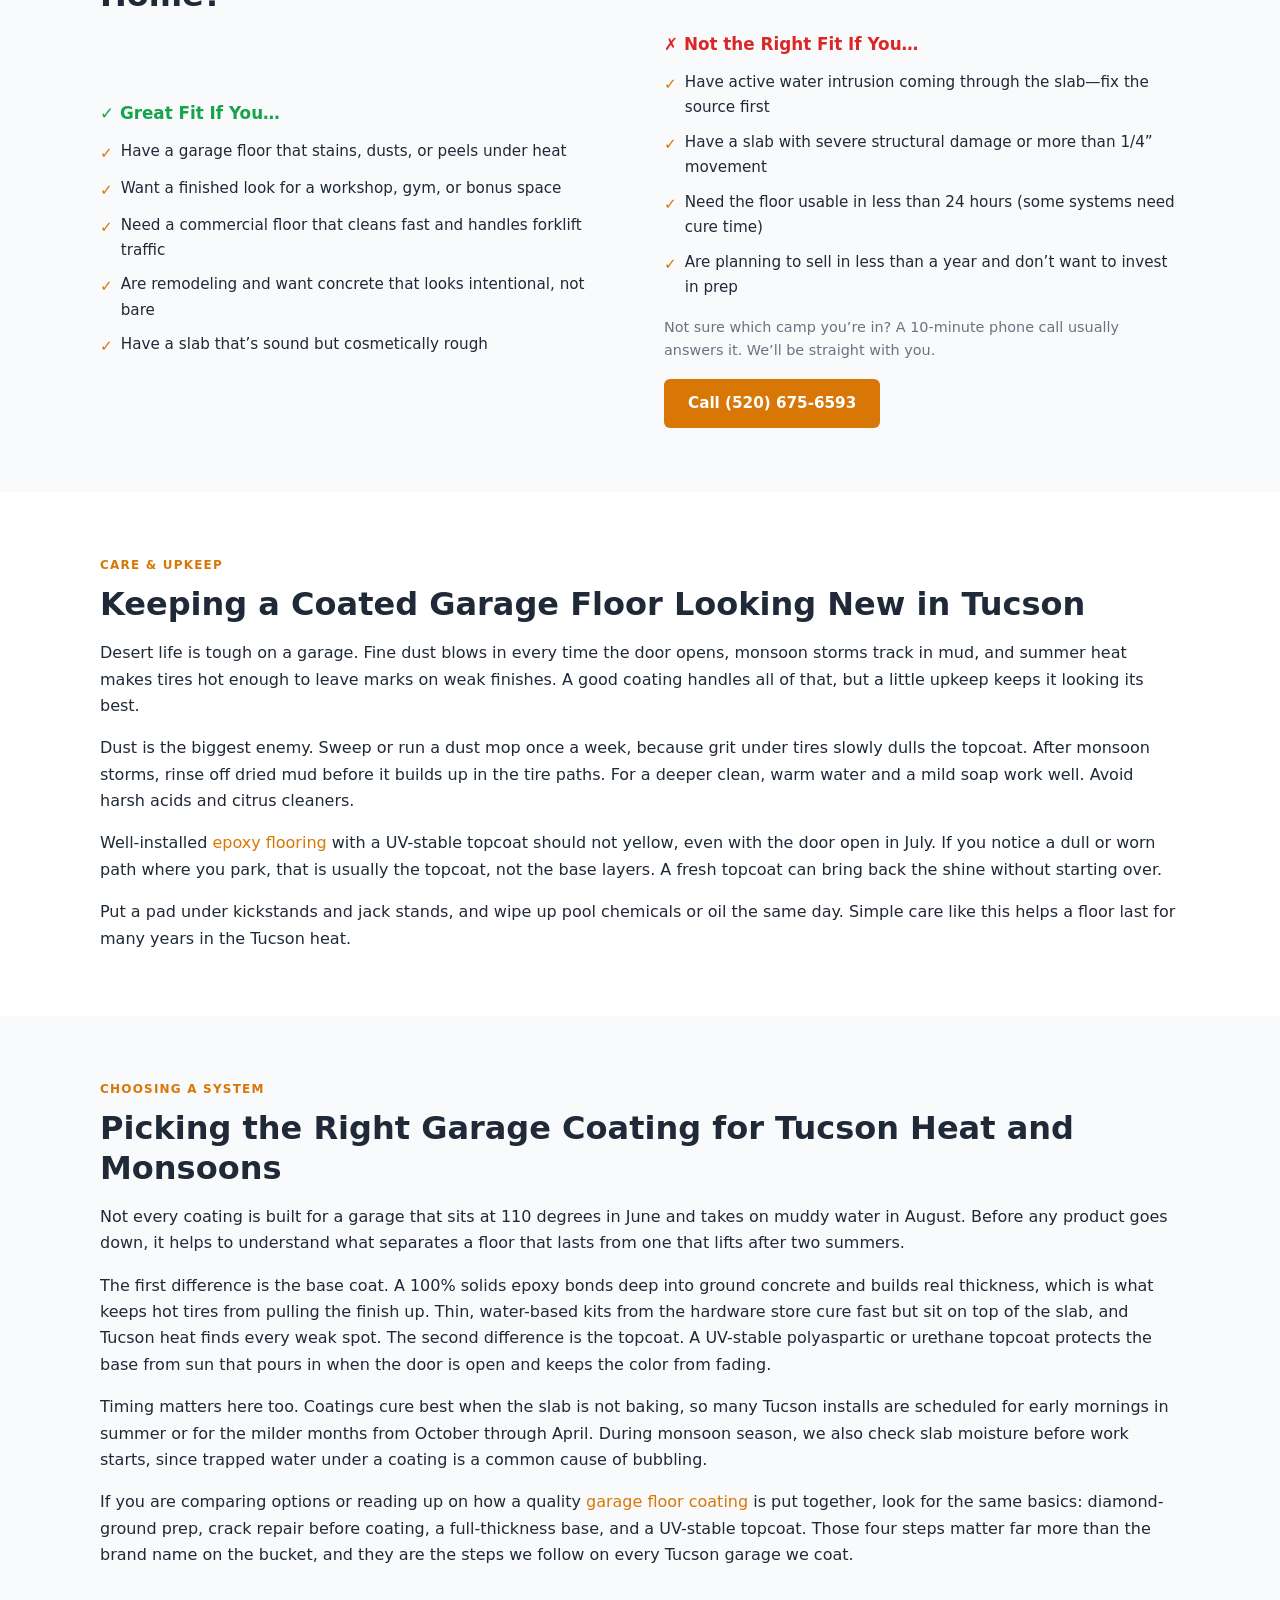
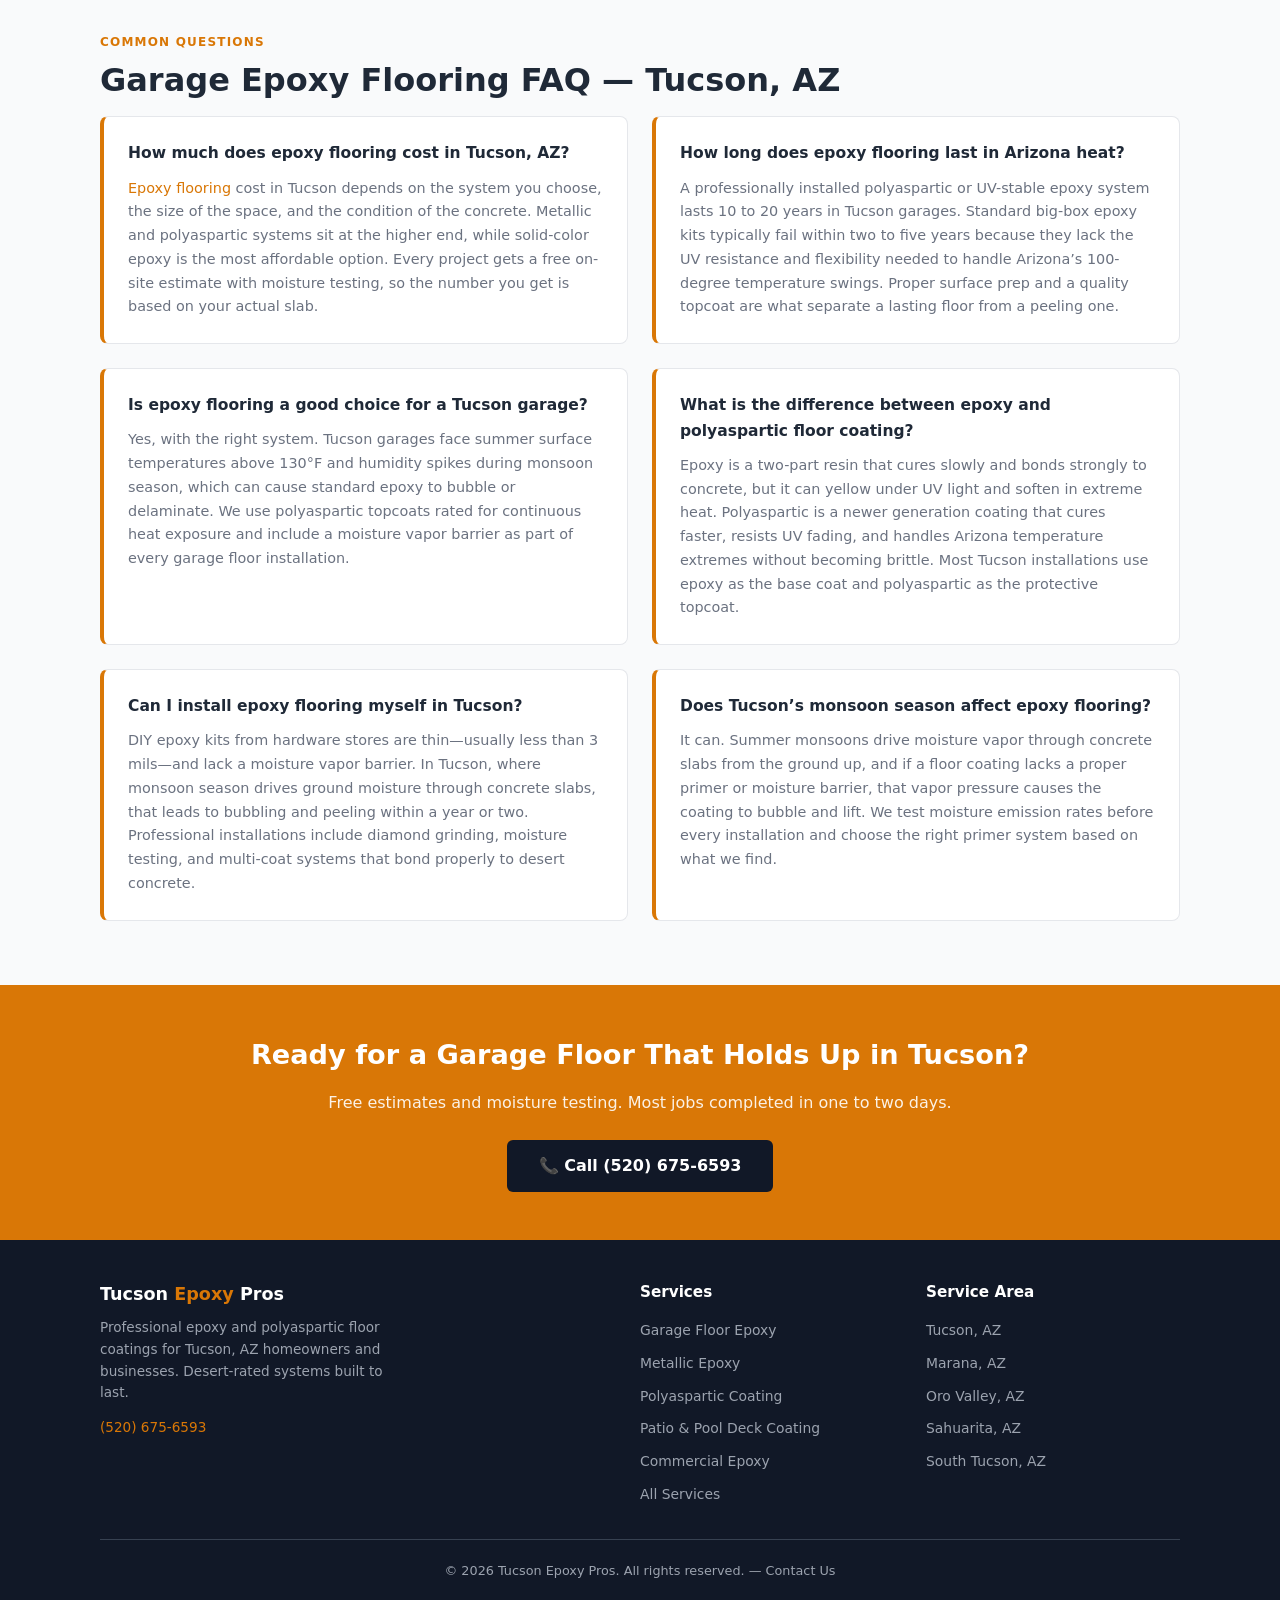
==== commit af0fbba1: "Add backlink to killeenepoxypros.com (circle #297)" ====
--- a/index.html
+++ b/index.html
@@ -351,6 +351,17 @@
   </div>
 </section>
 
+<section class="section section-gray">
+  <div class="container">
+    <p class="section-label">Choosing a System</p>
+    <h2 class="section-title">Picking the Right Garage Coating for Tucson Heat and Monsoons</h2>
+    <p>Not every coating is built for a garage that sits at 110 degrees in June and takes on muddy water in August. Before any product goes down, it helps to understand what separates a floor that lasts from one that lifts after two summers.</p>
+    <p style="margin-top:1rem;">The first difference is the base coat. A 100% solids epoxy bonds deep into ground concrete and builds real thickness, which is what keeps hot tires from pulling the finish up. Thin, water-based kits from the hardware store cure fast but sit on top of the slab, and Tucson heat finds every weak spot. The second difference is the topcoat. A UV-stable polyaspartic or urethane topcoat protects the base from sun that pours in when the door is open and keeps the color from fading.</p>
+    <p style="margin-top:1rem;">Timing matters here too. Coatings cure best when the slab is not baking, so many Tucson installs are scheduled for early mornings in summer or for the milder months from October through April. During monsoon season, we also check slab moisture before work starts, since trapped water under a coating is a common cause of bubbling.</p>
+    <p style="margin-top:1rem;">If you are comparing options or reading up on how a quality <a href="https://killeenepoxypros.com/garage-floor-coating">garage floor coating</a> is put together, look for the same basics: diamond-ground prep, crack repair before coating, a full-thickness base, and a UV-stable topcoat. Those four steps matter far more than the brand name on the bucket, and they are the steps we follow on every Tucson garage we coat.</p>
+  </div>
+</section>
+
 <!-- ── FAQ ── -->
 <section class="section section-gray" style="padding-top:0;">
   <div class="container">
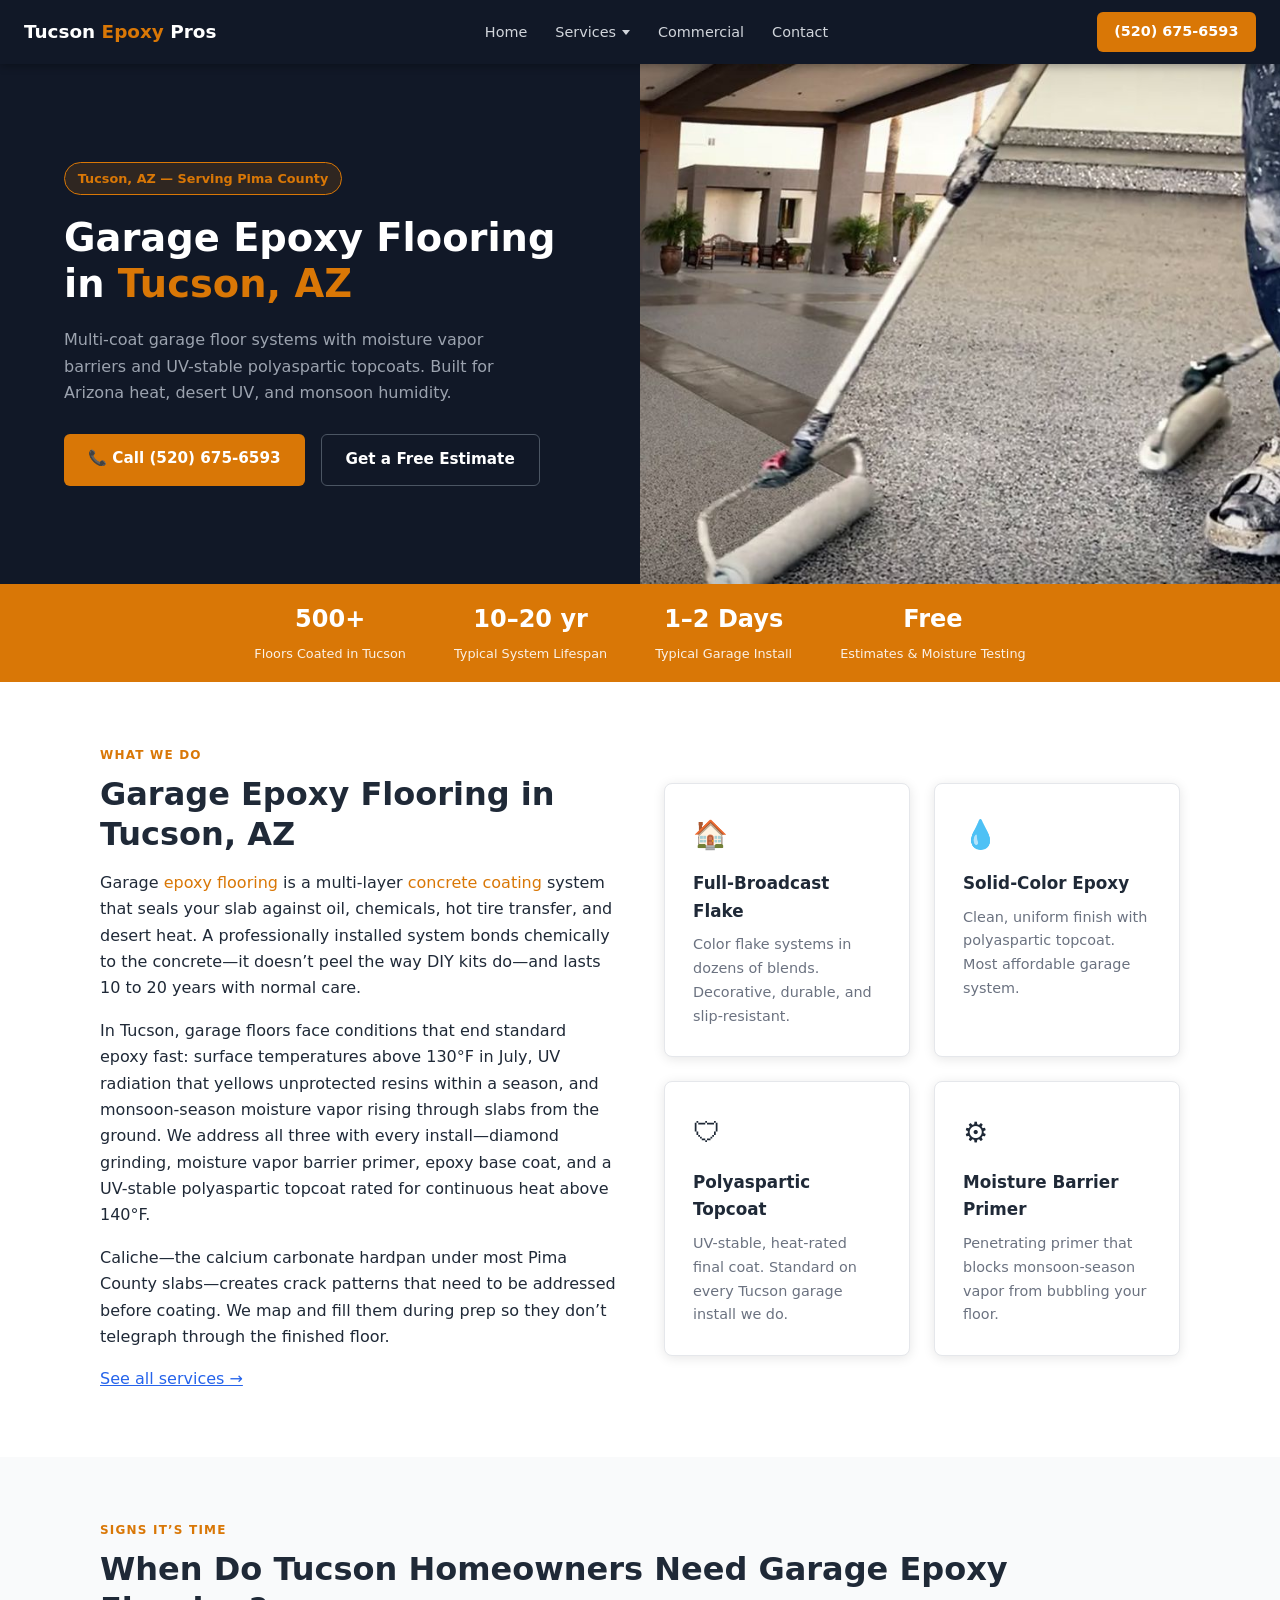
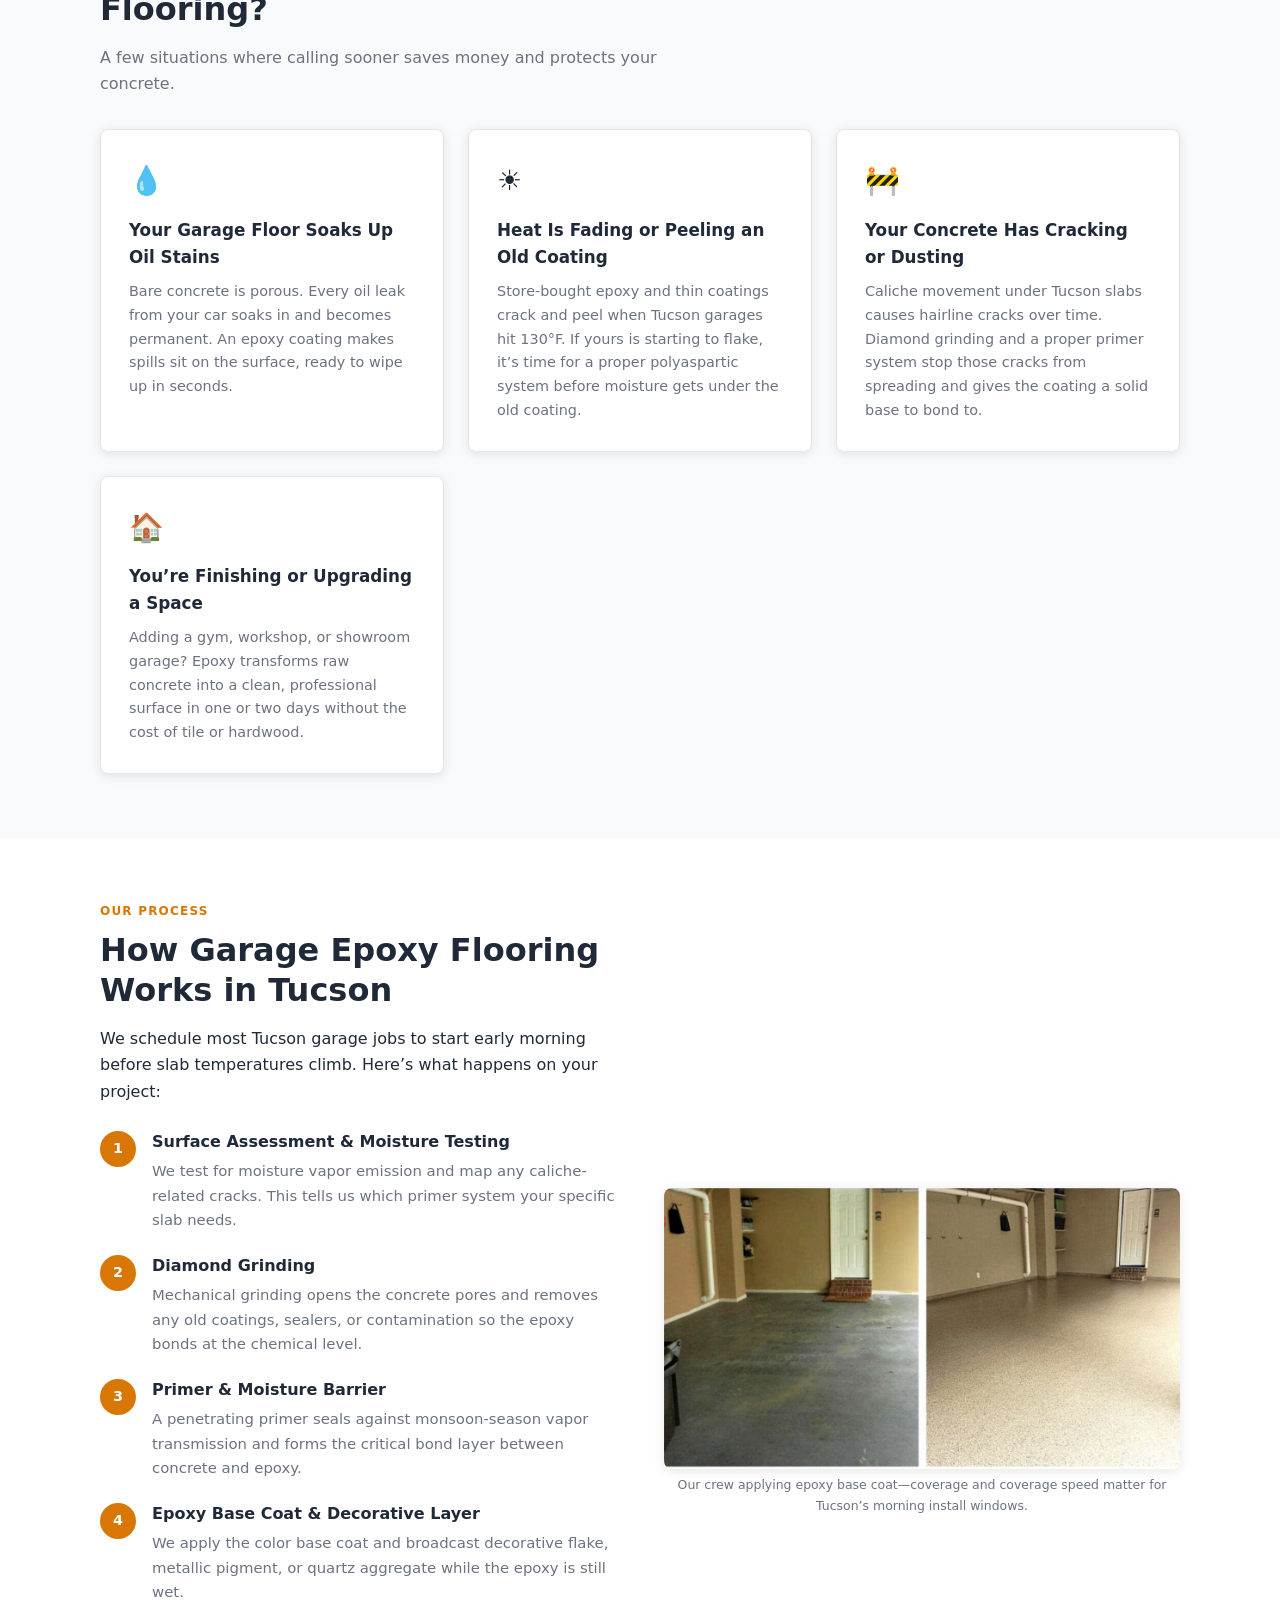
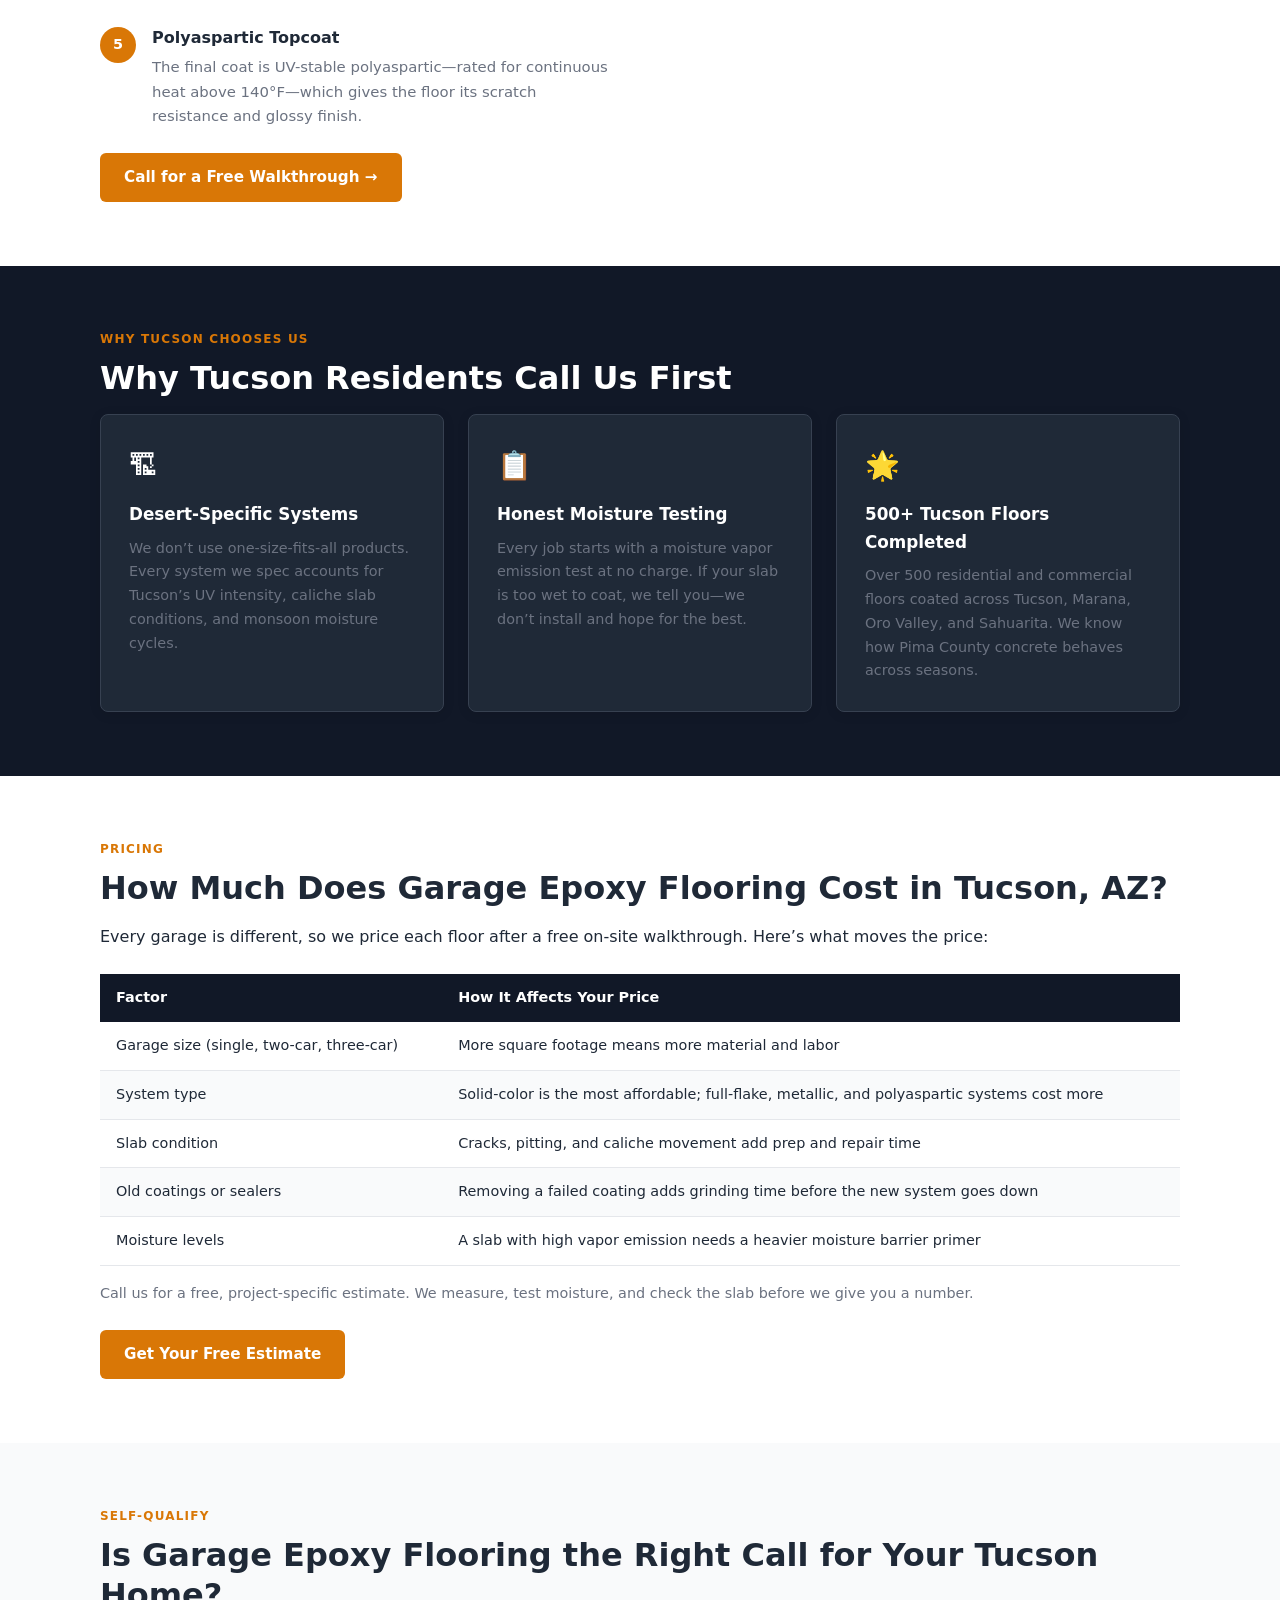
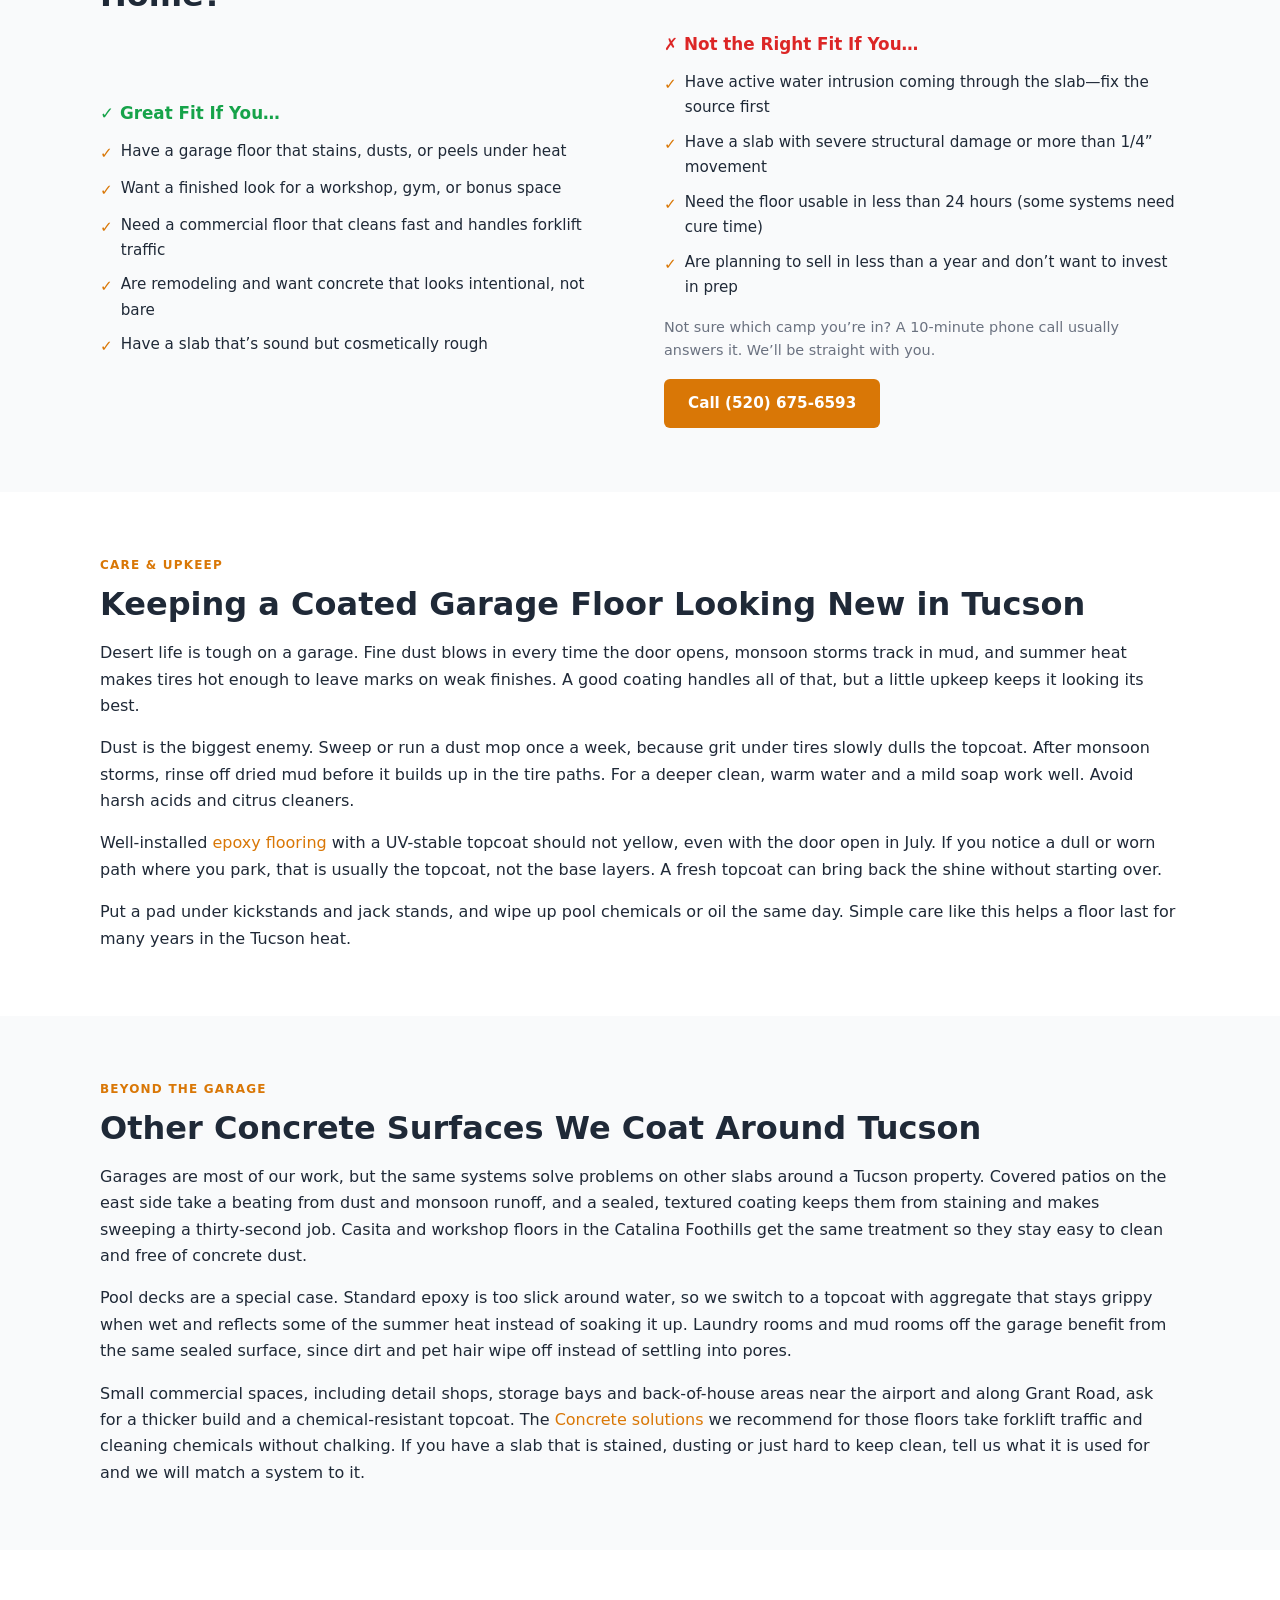
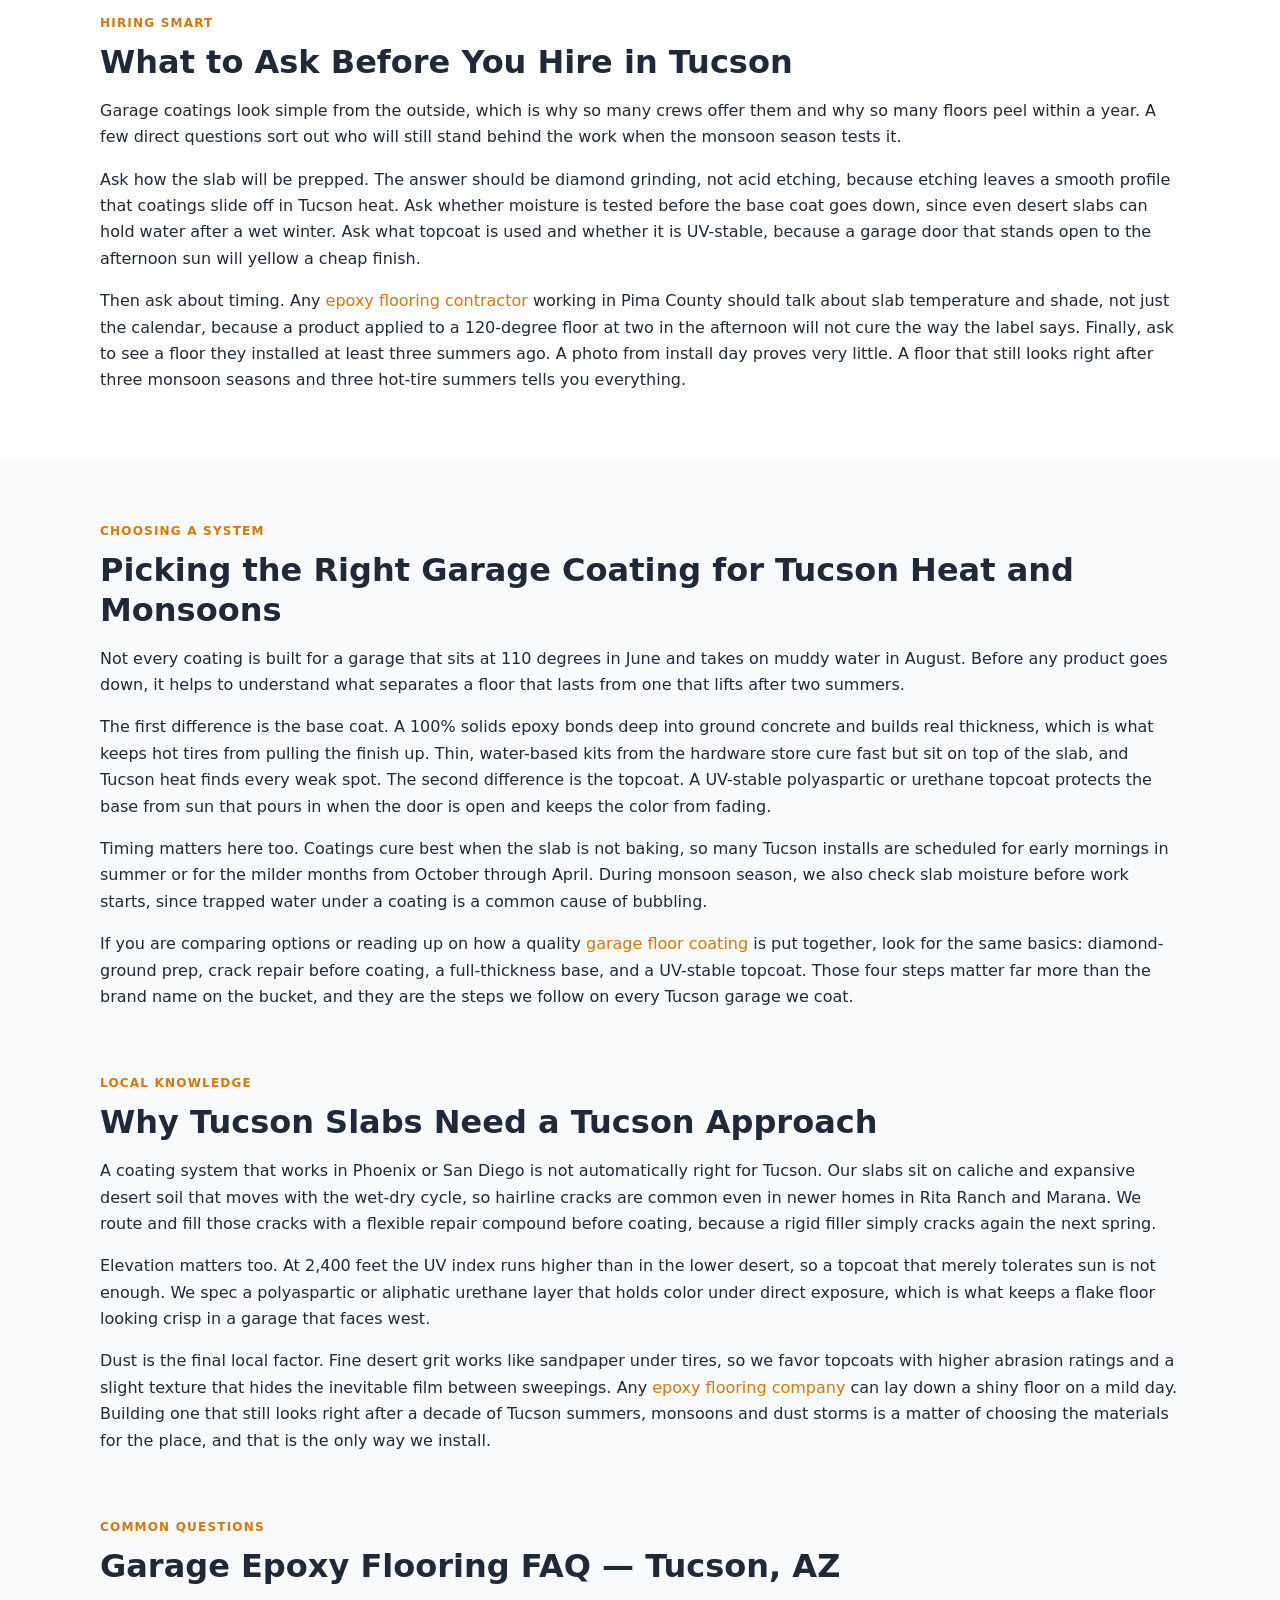
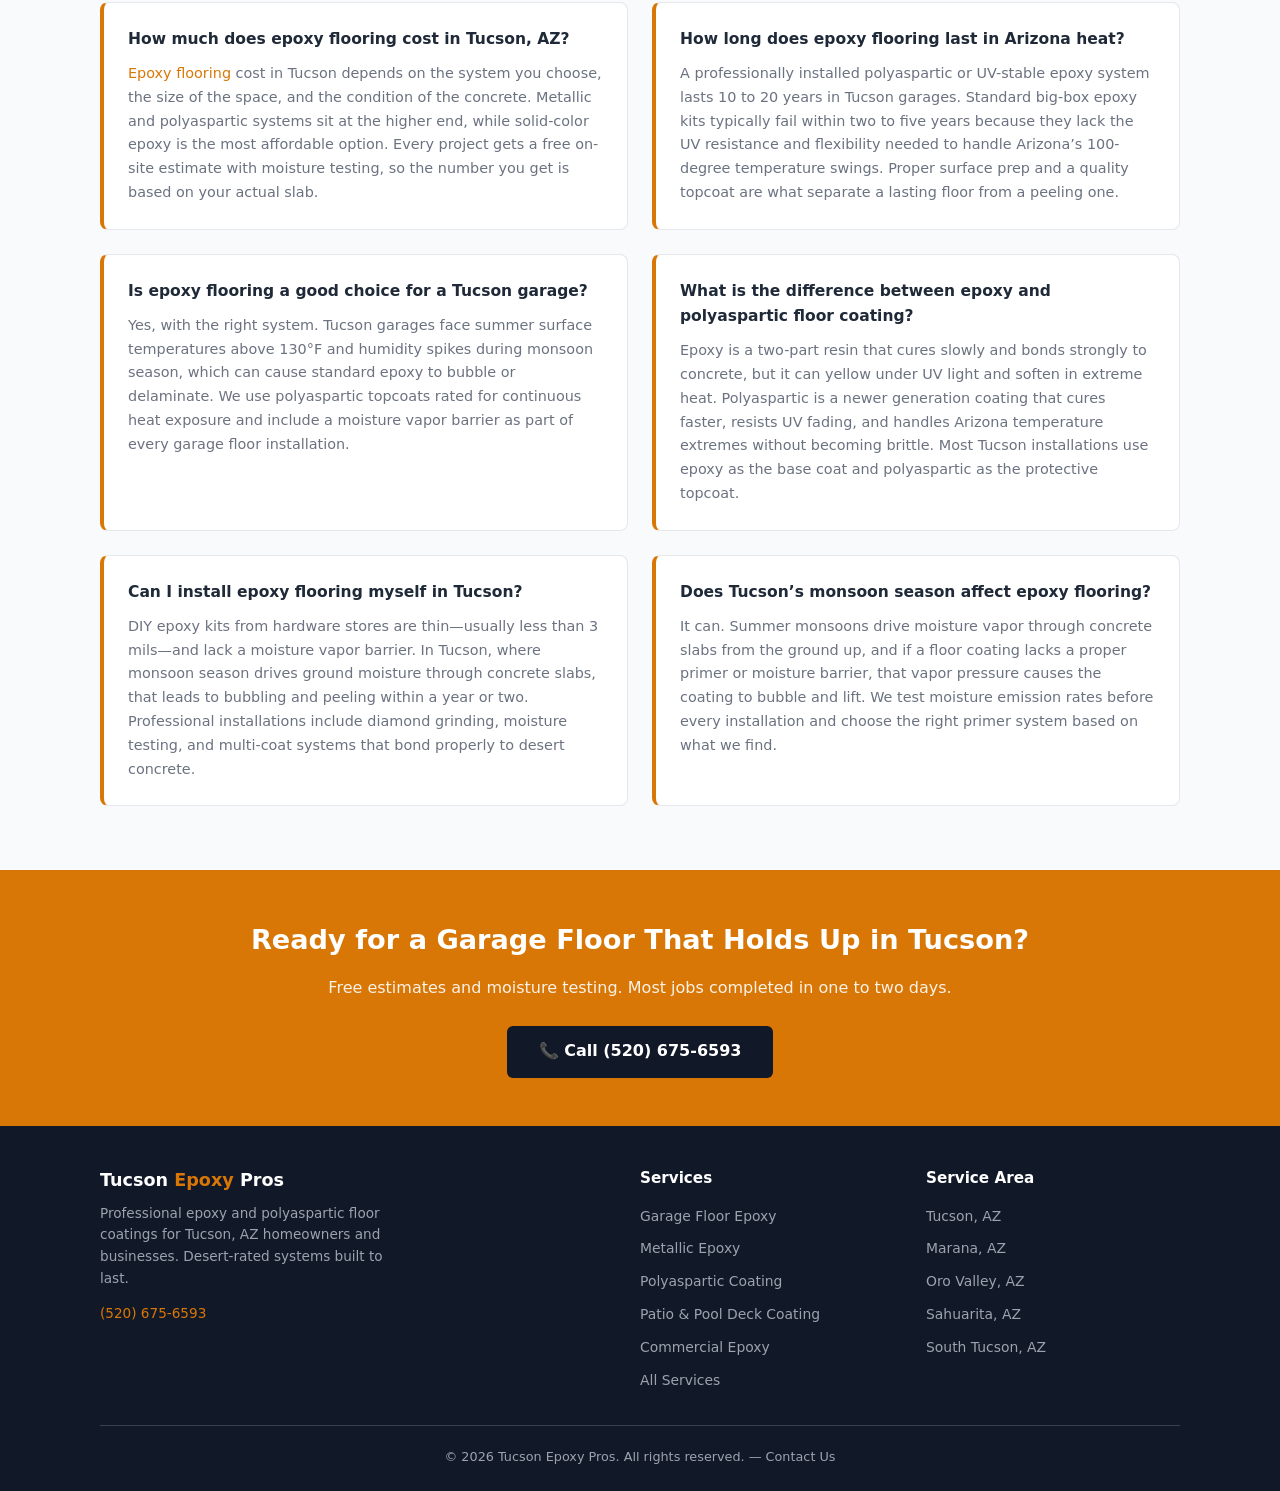
==== commit 19dc07cd: "Add backlinks to flowermoundepoxy.com, leanderepoxyflooring.com, apachejunctionepoxy.com, elmirageep" ====
--- a/index.html
+++ b/index.html
@@ -139,7 +139,7 @@
       <div>
         <p class="section-label">What We Do</p>
         <h2 class="section-title">Garage Epoxy Flooring in Tucson, AZ</h2>
-        <p>Garage <a href="http://madisonepoxyfloors.com">epoxy flooring</a> is a multi-layer concrete coating system that seals your slab against oil, chemicals, hot tire transfer, and desert heat. A professionally installed system bonds chemically to the concrete—it doesn’t peel the way DIY kits do—and lasts 10 to 20 years with normal care.</p>
+        <p>Garage <a href="http://madisonepoxyfloors.com">epoxy flooring</a> is a multi-layer <a href="https://www.flowermoundepoxy.com/">concrete coating</a> system that seals your slab against oil, chemicals, hot tire transfer, and desert heat. A professionally installed system bonds chemically to the concrete—it doesn’t peel the way DIY kits do—and lasts 10 to 20 years with normal care.</p>
         <p style="margin-top:1rem;">In Tucson, garage floors face conditions that end standard epoxy fast: surface temperatures above 130°F in July, UV radiation that yellows unprotected resins within a season, and monsoon-season moisture vapor rising through slabs from the ground. We address all three with every install—diamond grinding, moisture vapor barrier primer, epoxy base coat, and a UV-stable polyaspartic topcoat rated for continuous heat above 140°F.</p>
         <p style="margin-top:1rem;">Caliche—the calcium carbonate hardpan under most Pima County slabs—creates crack patterns that need to be addressed before coating. We map and fill them during prep so they don’t telegraph through the finished floor.</p>
         <a href="/services" style="color: #2563eb; text-decoration: underline; display:inline-block; margin-top:1rem;">See all services →</a>
@@ -353,12 +353,42 @@
 
 <section class="section section-gray">
   <div class="container">
+    <p class="section-label">Beyond the Garage</p>
+    <h2 class="section-title">Other Concrete Surfaces We Coat Around Tucson</h2>
+    <p>Garages are most of our work, but the same systems solve problems on other slabs around a Tucson property. Covered patios on the east side take a beating from dust and monsoon runoff, and a sealed, textured coating keeps them from staining and makes sweeping a thirty-second job. Casita and workshop floors in the Catalina Foothills get the same treatment so they stay easy to clean and free of concrete dust.</p>
+    <p style="margin-top:1rem;">Pool decks are a special case. Standard epoxy is too slick around water, so we switch to a topcoat with aggregate that stays grippy when wet and reflects some of the summer heat instead of soaking it up. Laundry rooms and mud rooms off the garage benefit from the same sealed surface, since dirt and pet hair wipe off instead of settling into pores.</p>
+    <p style="margin-top:1rem;">Small commercial spaces, including detail shops, storage bays and back-of-house areas near the airport and along Grant Road, ask for a thicker build and a chemical-resistant topcoat. The <a href="https://www.leanderepoxyflooring.com/">Concrete solutions</a> we recommend for those floors take forklift traffic and cleaning chemicals without chalking. If you have a slab that is stained, dusting or just hard to keep clean, tell us what it is used for and we will match a system to it.</p>
+  </div>
+</section>
+
+<section class="section section-light">
+  <div class="container">
+    <p class="section-label">Hiring Smart</p>
+    <h2 class="section-title">What to Ask Before You Hire in Tucson</h2>
+    <p>Garage coatings look simple from the outside, which is why so many crews offer them and why so many floors peel within a year. A few direct questions sort out who will still stand behind the work when the monsoon season tests it.</p>
+    <p style="margin-top:1rem;">Ask how the slab will be prepped. The answer should be diamond grinding, not acid etching, because etching leaves a smooth profile that coatings slide off in Tucson heat. Ask whether moisture is tested before the base coat goes down, since even desert slabs can hold water after a wet winter. Ask what topcoat is used and whether it is UV-stable, because a garage door that stands open to the afternoon sun will yellow a cheap finish.</p>
+    <p style="margin-top:1rem;">Then ask about timing. Any <a href="https://apachejunctionepoxy.com/">epoxy flooring contractor</a> working in Pima County should talk about slab temperature and shade, not just the calendar, because a product applied to a 120-degree floor at two in the afternoon will not cure the way the label says. Finally, ask to see a floor they installed at least three summers ago. A photo from install day proves very little. A floor that still looks right after three monsoon seasons and three hot-tire summers tells you everything.</p>
+  </div>
+</section>
+
+<section class="section section-gray">
+  <div class="container">
     <p class="section-label">Choosing a System</p>
     <h2 class="section-title">Picking the Right Garage Coating for Tucson Heat and Monsoons</h2>
     <p>Not every coating is built for a garage that sits at 110 degrees in June and takes on muddy water in August. Before any product goes down, it helps to understand what separates a floor that lasts from one that lifts after two summers.</p>
     <p style="margin-top:1rem;">The first difference is the base coat. A 100% solids epoxy bonds deep into ground concrete and builds real thickness, which is what keeps hot tires from pulling the finish up. Thin, water-based kits from the hardware store cure fast but sit on top of the slab, and Tucson heat finds every weak spot. The second difference is the topcoat. A UV-stable polyaspartic or urethane topcoat protects the base from sun that pours in when the door is open and keeps the color from fading.</p>
     <p style="margin-top:1rem;">Timing matters here too. Coatings cure best when the slab is not baking, so many Tucson installs are scheduled for early mornings in summer or for the milder months from October through April. During monsoon season, we also check slab moisture before work starts, since trapped water under a coating is a common cause of bubbling.</p>
     <p style="margin-top:1rem;">If you are comparing options or reading up on how a quality <a href="https://killeenepoxypros.com/garage-floor-coating">garage floor coating</a> is put together, look for the same basics: diamond-ground prep, crack repair before coating, a full-thickness base, and a UV-stable topcoat. Those four steps matter far more than the brand name on the bucket, and they are the steps we follow on every Tucson garage we coat.</p>
+  </div>
+</section>
+
+<section class="section section-gray" style="padding-top:0;">
+  <div class="container">
+    <p class="section-label">Local Knowledge</p>
+    <h2 class="section-title">Why Tucson Slabs Need a Tucson Approach</h2>
+    <p>A coating system that works in Phoenix or San Diego is not automatically right for Tucson. Our slabs sit on caliche and expansive desert soil that moves with the wet-dry cycle, so hairline cracks are common even in newer homes in Rita Ranch and Marana. We route and fill those cracks with a flexible repair compound before coating, because a rigid filler simply cracks again the next spring.</p>
+    <p style="margin-top:1rem;">Elevation matters too. At 2,400 feet the UV index runs higher than in the lower desert, so a topcoat that merely tolerates sun is not enough. We spec a polyaspartic or aliphatic urethane layer that holds color under direct exposure, which is what keeps a flake floor looking crisp in a garage that faces west.</p>
+    <p style="margin-top:1rem;">Dust is the final local factor. Fine desert grit works like sandpaper under tires, so we favor topcoats with higher abrasion ratings and a slight texture that hides the inevitable film between sweepings. Any <a href="https://elmirageepoxy.com/">epoxy flooring company</a> can lay down a shiny floor on a mild day. Building one that still looks right after a decade of Tucson summers, monsoons and dust storms is a matter of choosing the materials for the place, and that is the only way we install.</p>
   </div>
 </section>
 
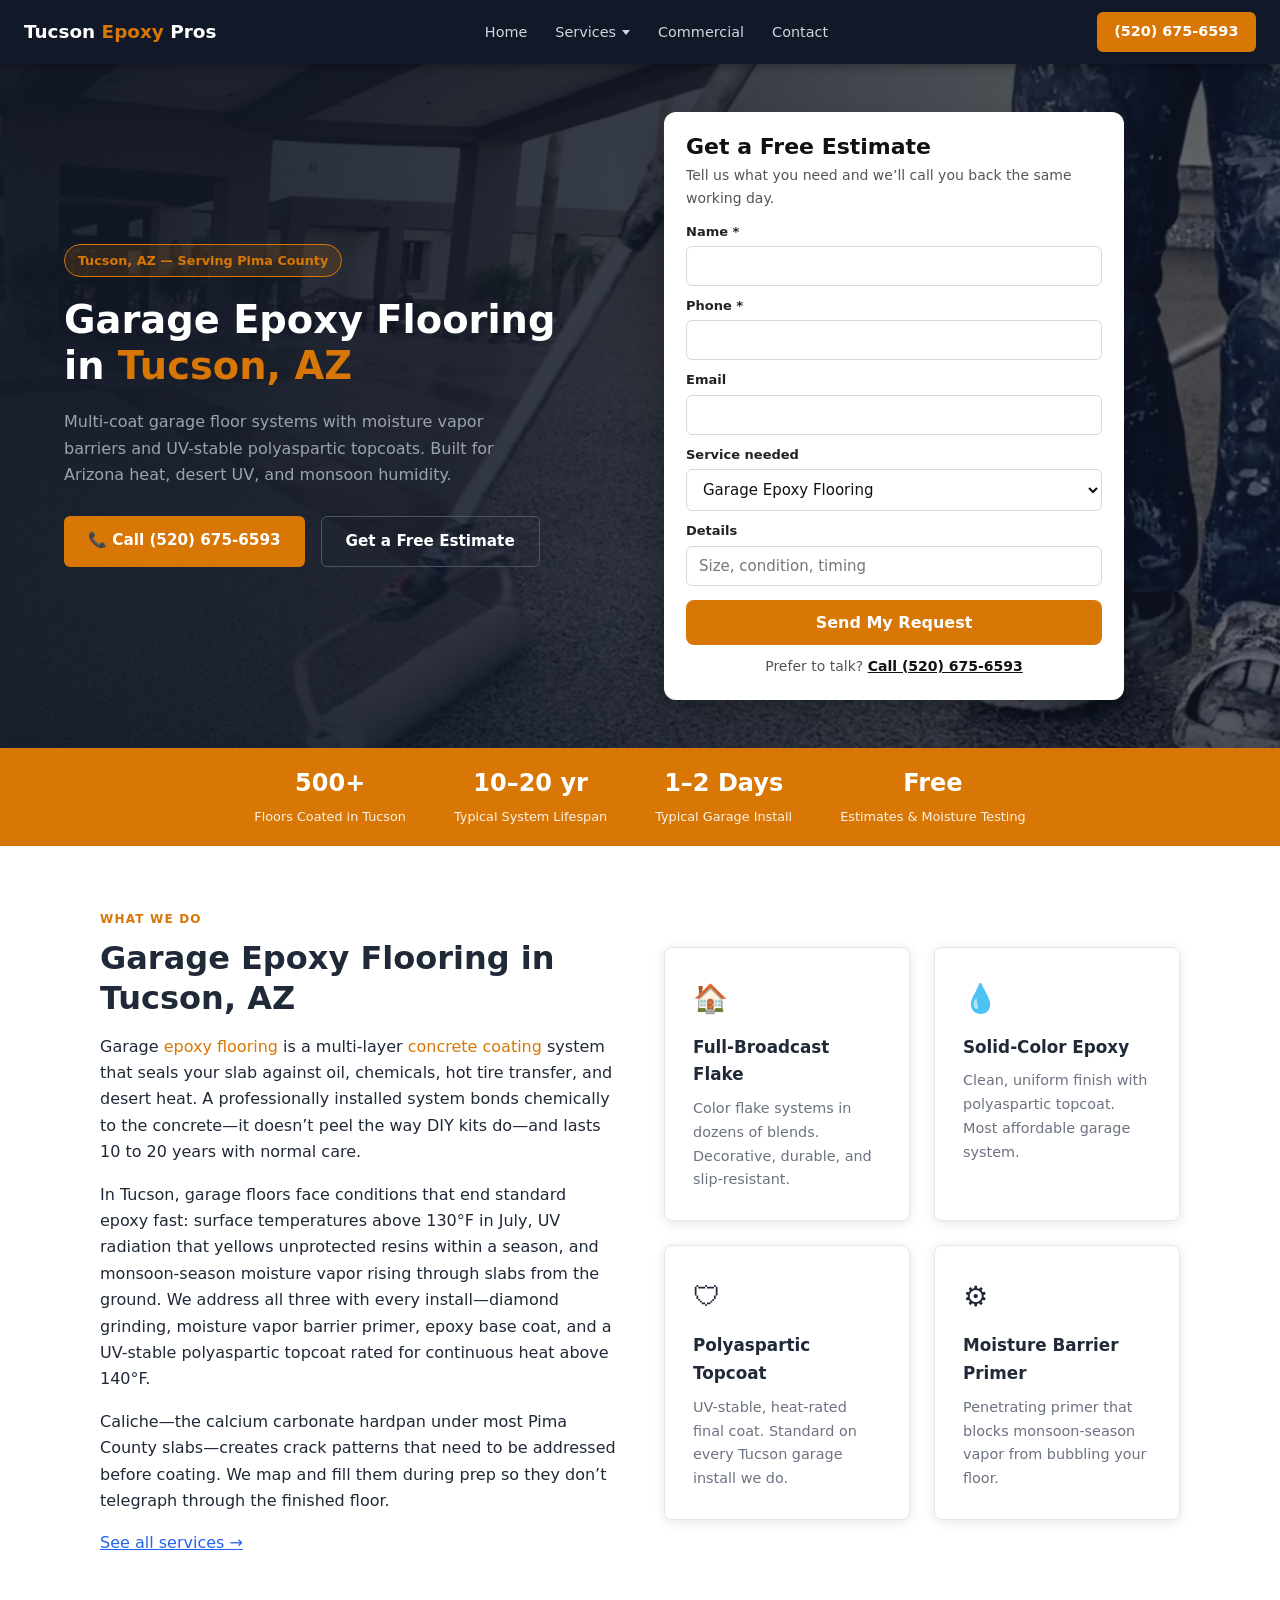
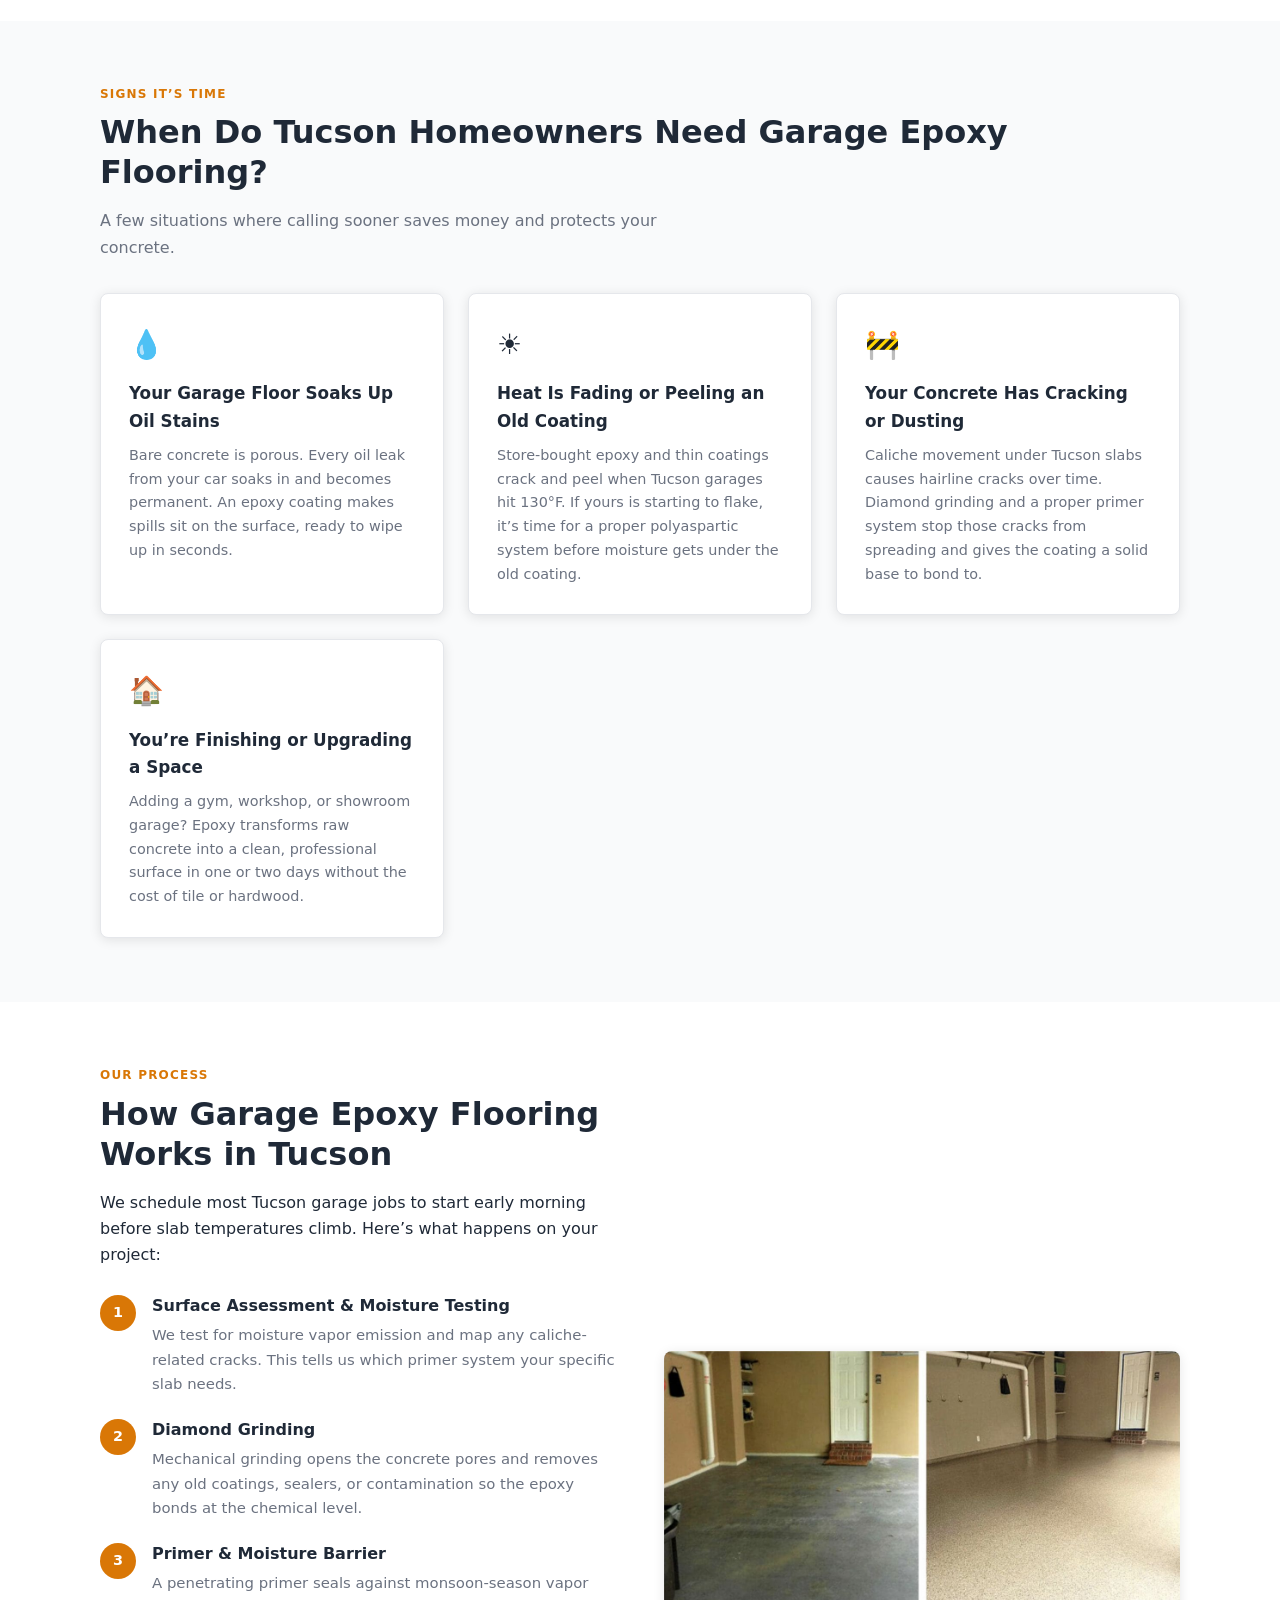
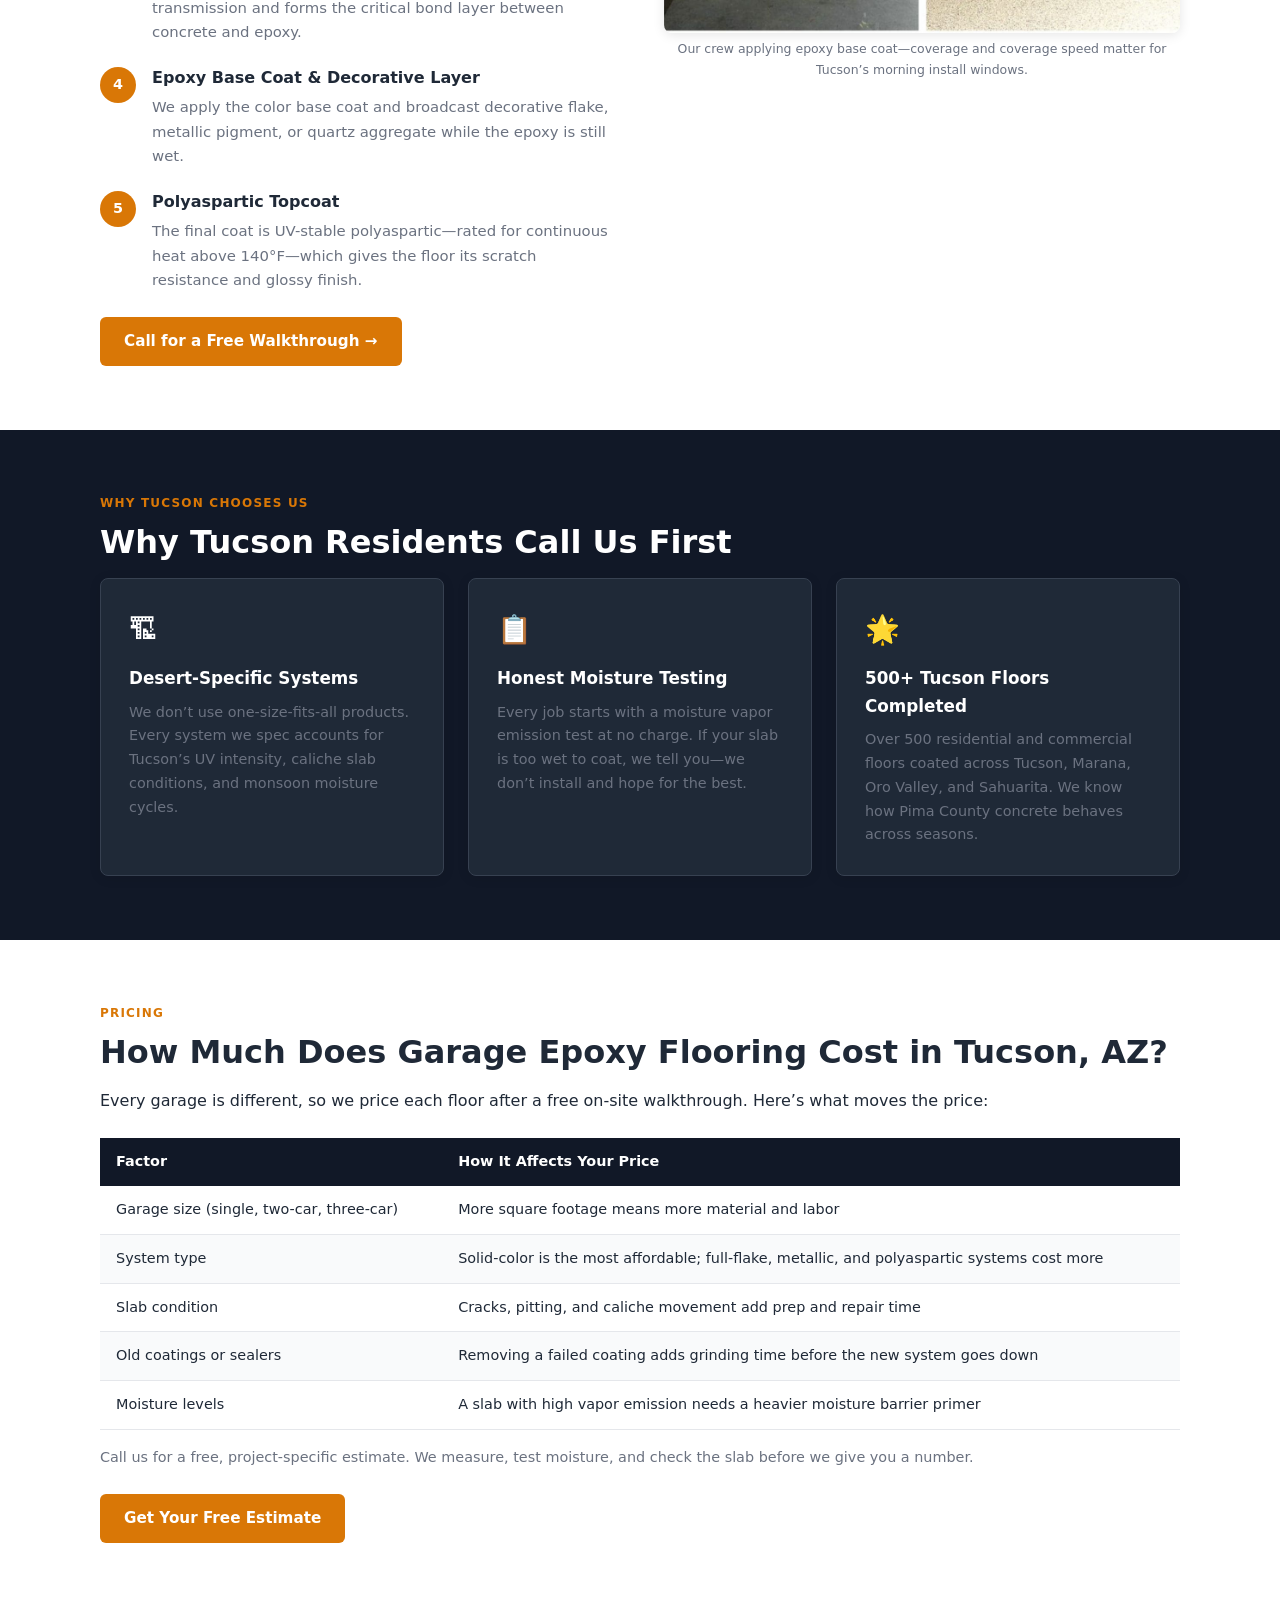
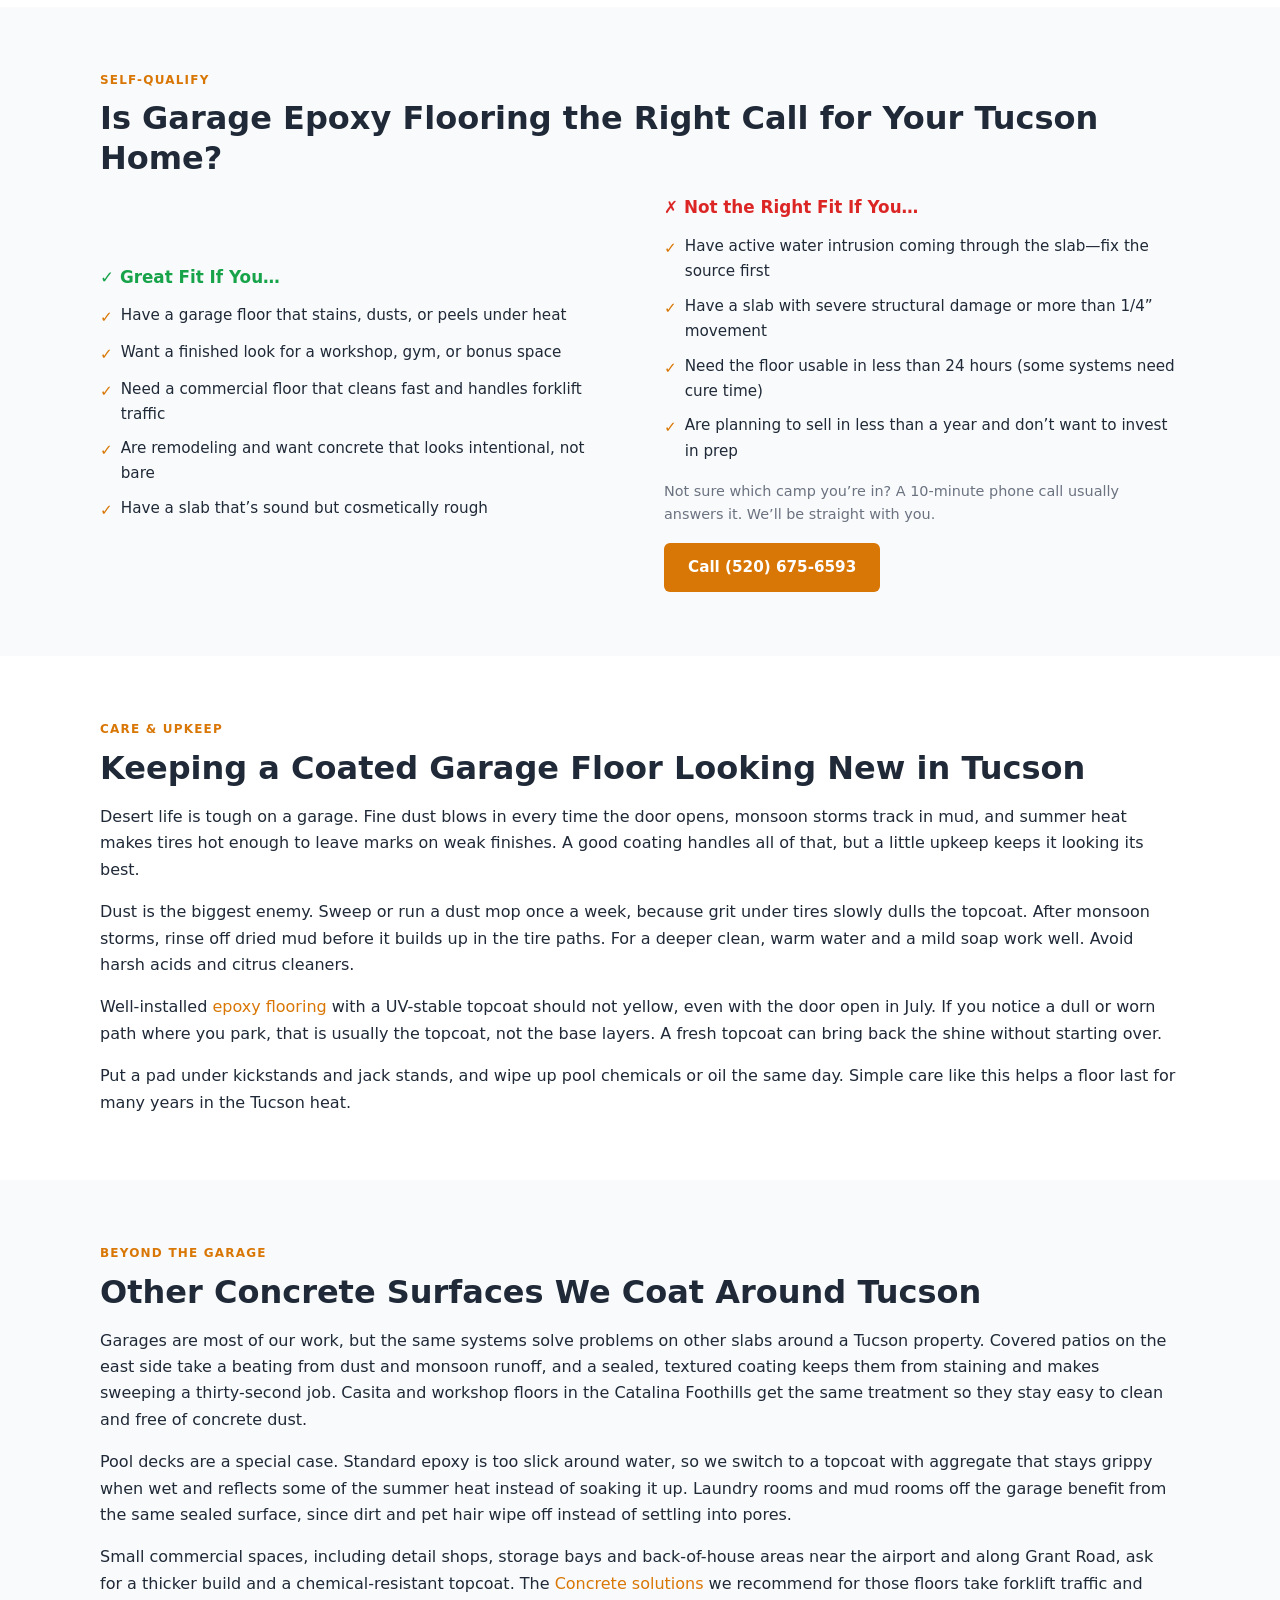
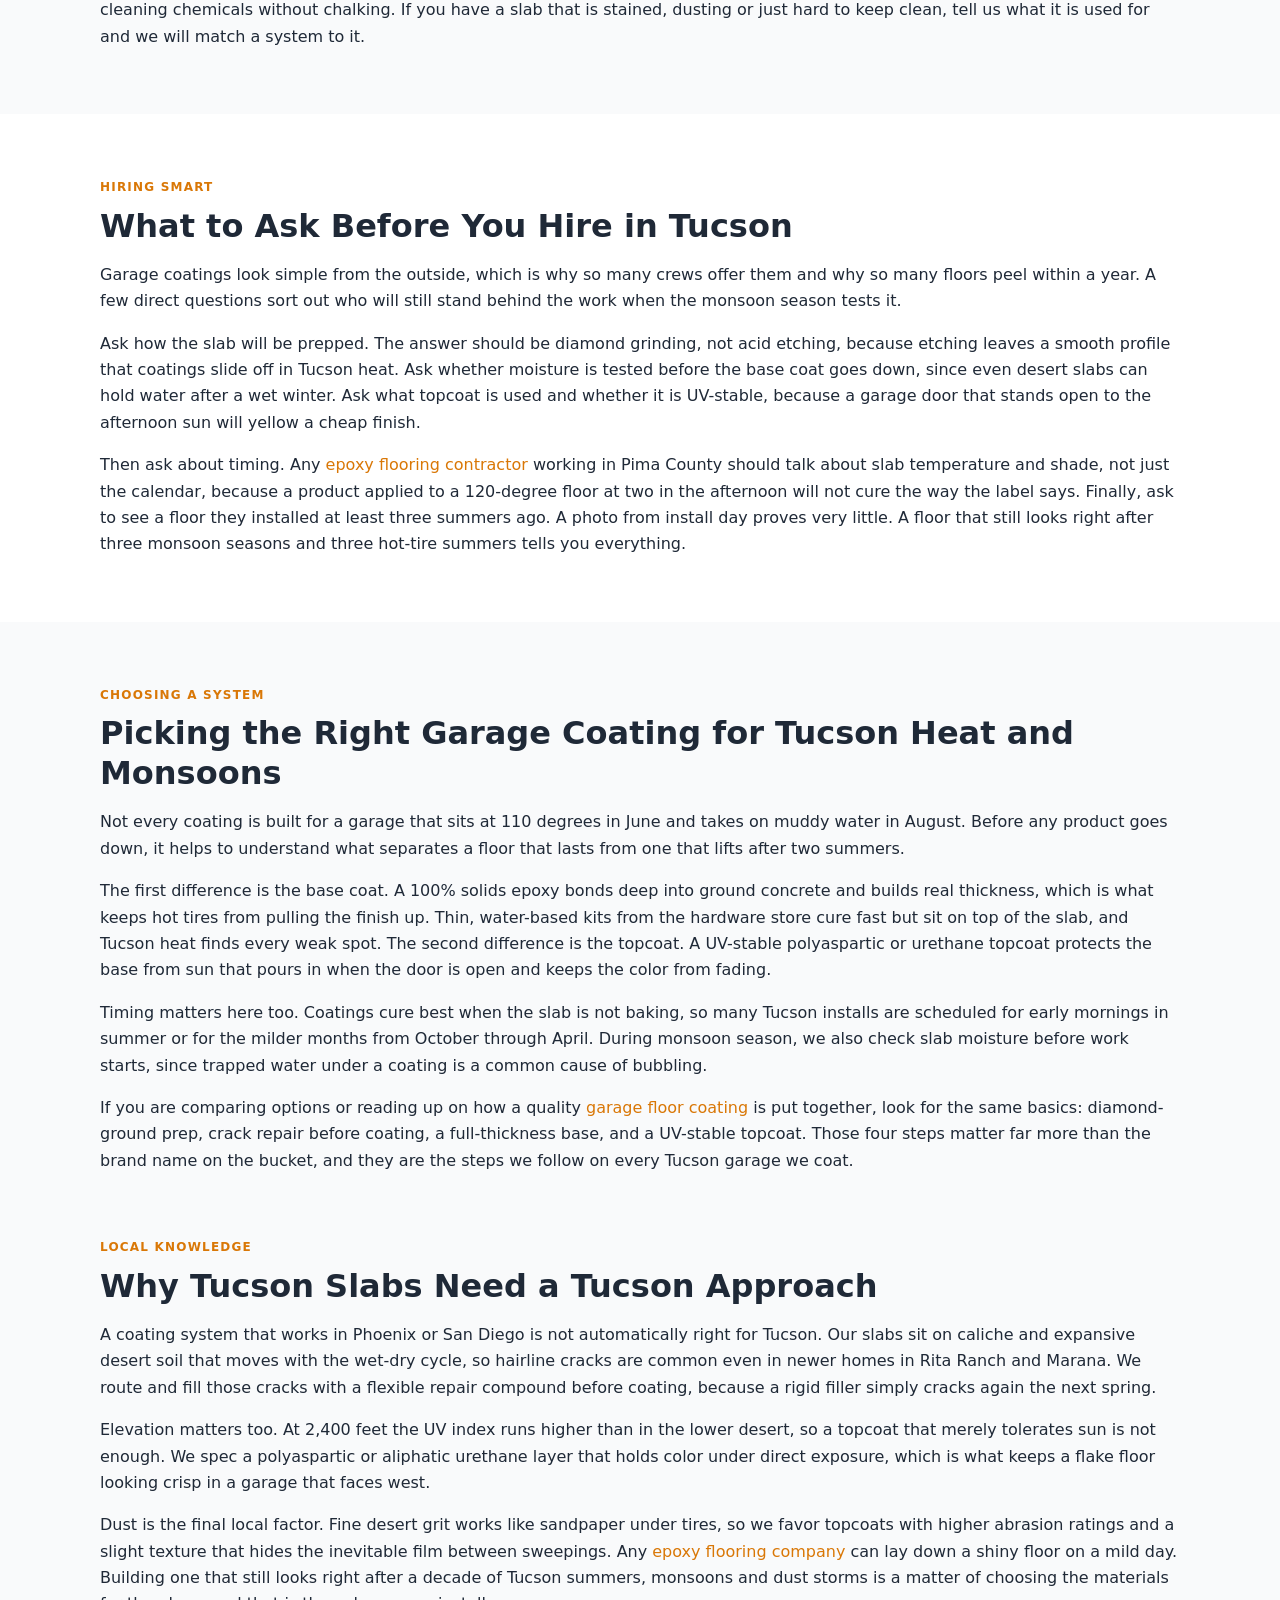
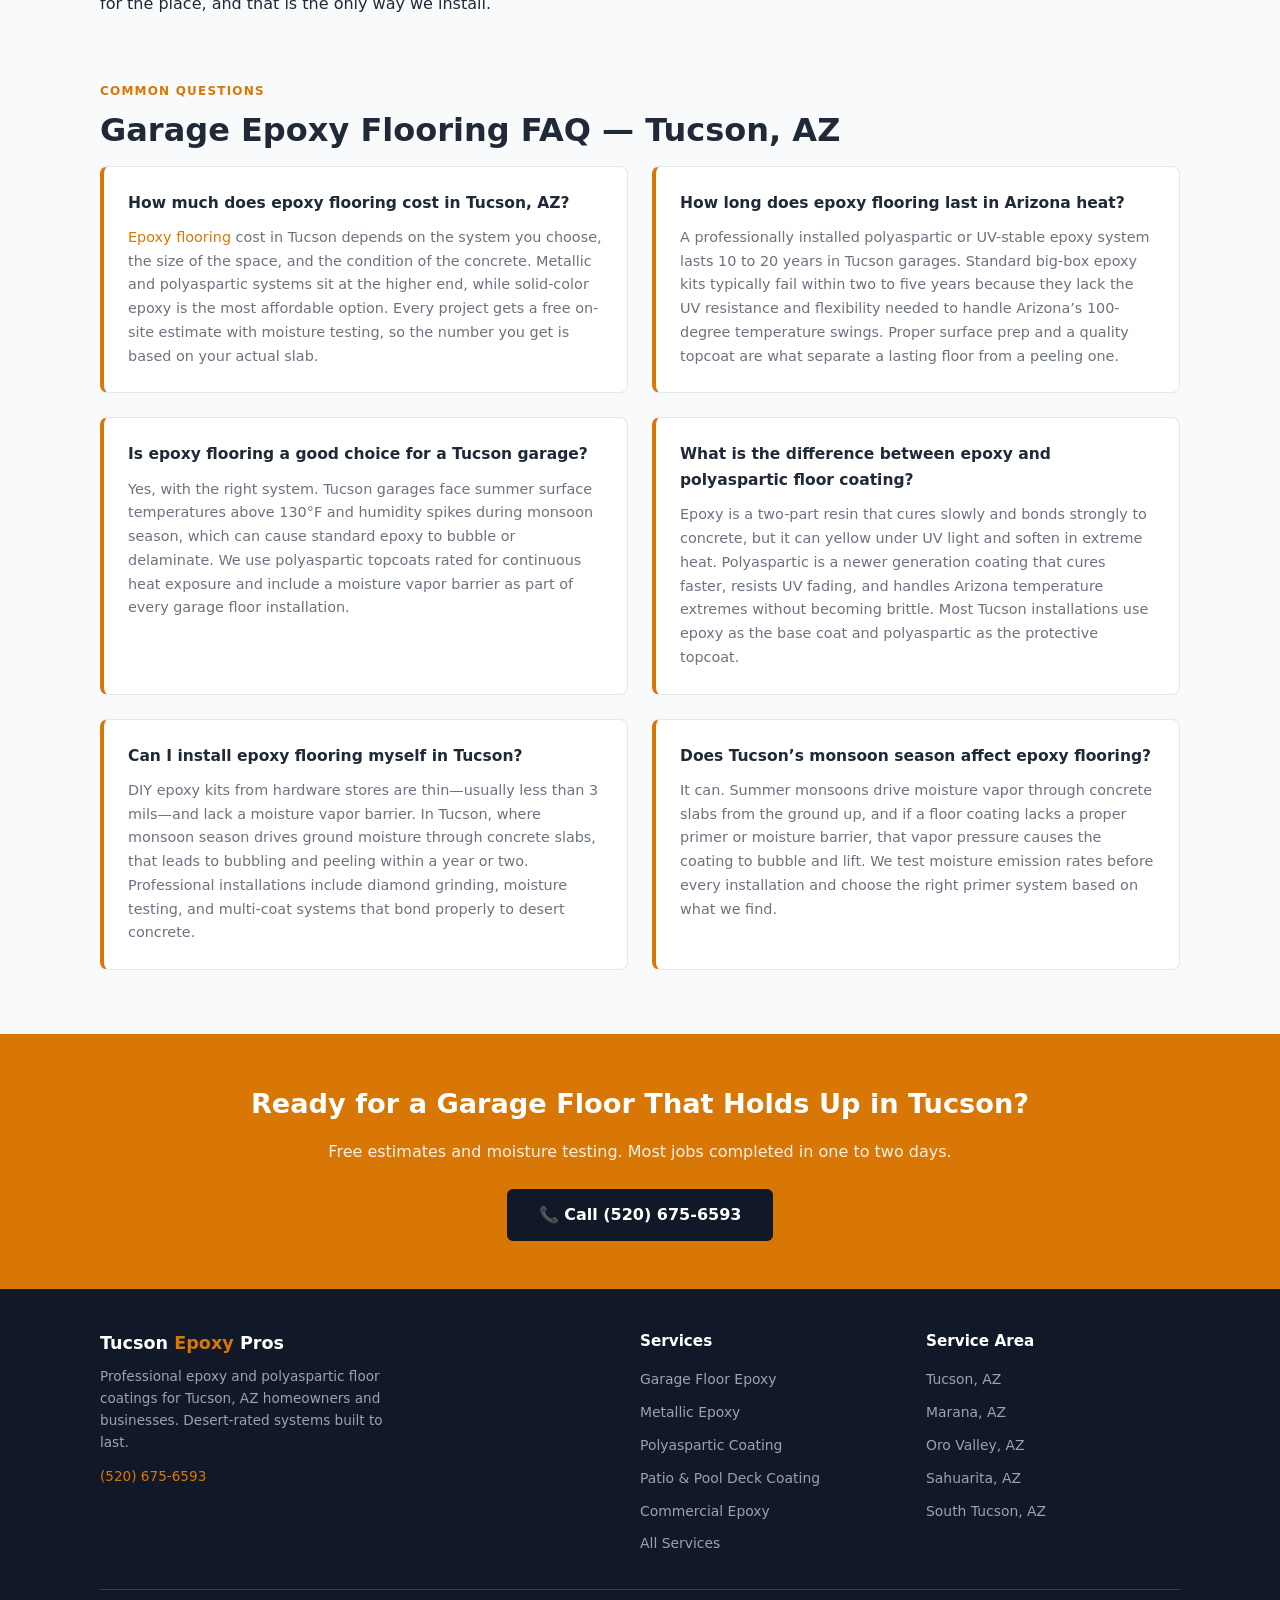
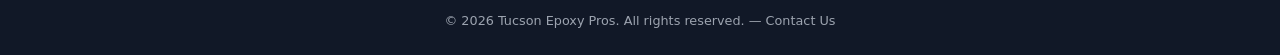
==== commit ddebf9a9: "Home page header: background photo + quote form Added a form for users to request a free estimate wi" ====
--- a/index.html
+++ b/index.html
@@ -81,6 +81,23 @@
     ]
   }
   </script>
+<style>/* home hero form + photo */
+.lg-form{background:#fff;color:#1a1a1a;border-radius:12px;padding:22px;box-shadow:0 14px 40px rgba(0,0,0,.3);text-align:left;max-width:460px;width:100%;justify-self:end}
+.lg-form h2{font-size:22px;font-weight:800;color:#111;margin:0 0 4px;line-height:1.2}
+.lg-form .lg-note{font-size:14px;color:#555;margin:0 0 10px}
+.lg-form label{display:block;font-size:13px;font-weight:700;color:#222;margin:9px 0 4px}
+.lg-form input,.lg-form select{width:100%;box-sizing:border-box;padding:10px 12px;border:1px solid #d6d9de;border-radius:6px;font-size:15px;font-family:inherit;background:#fff;color:#111}
+.lg-form button{width:100%;margin-top:14px;background:rgb(217, 119, 6);color:#fff;border:0;border-radius:8px;padding:13px;font-size:16px;font-weight:800;cursor:pointer;font-family:inherit}
+.lg-form button:hover{filter:brightness(.92)}
+.lg-form .lg-alt{text-align:center;font-size:14px;margin:10px 0 0;color:#555}
+.lg-form .lg-alt a{color:#111;font-weight:700}
+.lg-grid{display:grid !important;grid-template-columns:1.15fr .85fr;gap:40px;align-items:center;text-align:left}
+.lg-form form{background:none !important;border:0 !important;padding:0 !important;box-shadow:none !important;margin:0 !important;max-width:none !important}
+.hero > .lg-form{align-self:center;justify-self:start;margin:48px 5% 48px 24px}
+.hero p:not([class*=phone]) a:not([class]){color:#fff;text-decoration:underline}
+.lg-form .lg-alt a{color:#111 !important}
+@media (max-width:860px){.hero > .lg-form{margin:0 5% 40px;justify-self:stretch;width:auto} .lg-grid{grid-template-columns:1fr !important} .lg-form{justify-self:stretch;max-width:none}}
+</style>
 </head>
 <body>
 
@@ -108,7 +125,7 @@
 </nav>
 
 <!-- ── Hero ── -->
-<section class="hero">
+<section class="hero" style="background:linear-gradient(90deg,rgba(17,24,39,0.93) 0%,rgba(17,24,39,0.84) 50%,rgba(17,24,39,0.62) 100%),url('epoxyflooring10.jpg') center/cover no-repeat;">
   <div class="hero-text">
     <span class="hero-badge">Tucson, AZ — Serving Pima County</span>
     <h1>Garage Epoxy Flooring in <span>Tucson, AZ</span></h1>
@@ -118,10 +135,32 @@
       <a href="/contact" class="btn-secondary">Get a Free Estimate</a>
     </div>
   </div>
-  <div class="hero-img">
-    <img src="epoxyflooring10.jpg"
-         alt="garage epoxy flooring Tucson AZ" loading="eager">
-  </div>
+  <div class="lg-form">
+      <h2>Get a Free Estimate</h2>
+      <p class="lg-note">Tell us what you need and we&rsquo;ll call you back the same working day.</p>
+      <form action="https://formspree.io/f/xlgynleb" method="POST">
+        <input type="hidden" name="_subject" value="New Lead &mdash; Tucson Epoxy Pros (Home Page)">
+        <label for="lg-name">Name *</label>
+        <input type="text" id="lg-name" name="name" autocomplete="name" required>
+        <label for="lg-phone">Phone *</label>
+        <input type="tel" id="lg-phone" name="phone" autocomplete="tel" required>
+        <label for="lg-email">Email</label>
+        <input type="email" id="lg-email" name="email" autocomplete="email">
+        <label for="lg-service">Service needed</label>
+        <select id="lg-service" name="service">
+          <option>Garage Epoxy Flooring</option>
+          <option>Metallic Epoxy Flooring</option>
+          <option>Polyaspartic Concrete Coating</option>
+          <option>Commercial Floor Coating</option>
+          <option>Not Sure — Need Advice</option>
+        </select>
+        <label for="lg-details">Details</label>
+        <input type="text" id="lg-details" name="details" placeholder="Size, condition, timing">
+        <input type="text" name="_gotcha" style="display:none" tabindex="-1" autocomplete="off">
+        <button type="submit">Send My Request</button>
+      </form>
+      <p class="lg-alt">Prefer to talk? <a href="tel:5206756593">Call (520) 675-6593</a></p>
+    </div>
 </section>
 
 <!-- ── Stat bar ── -->
